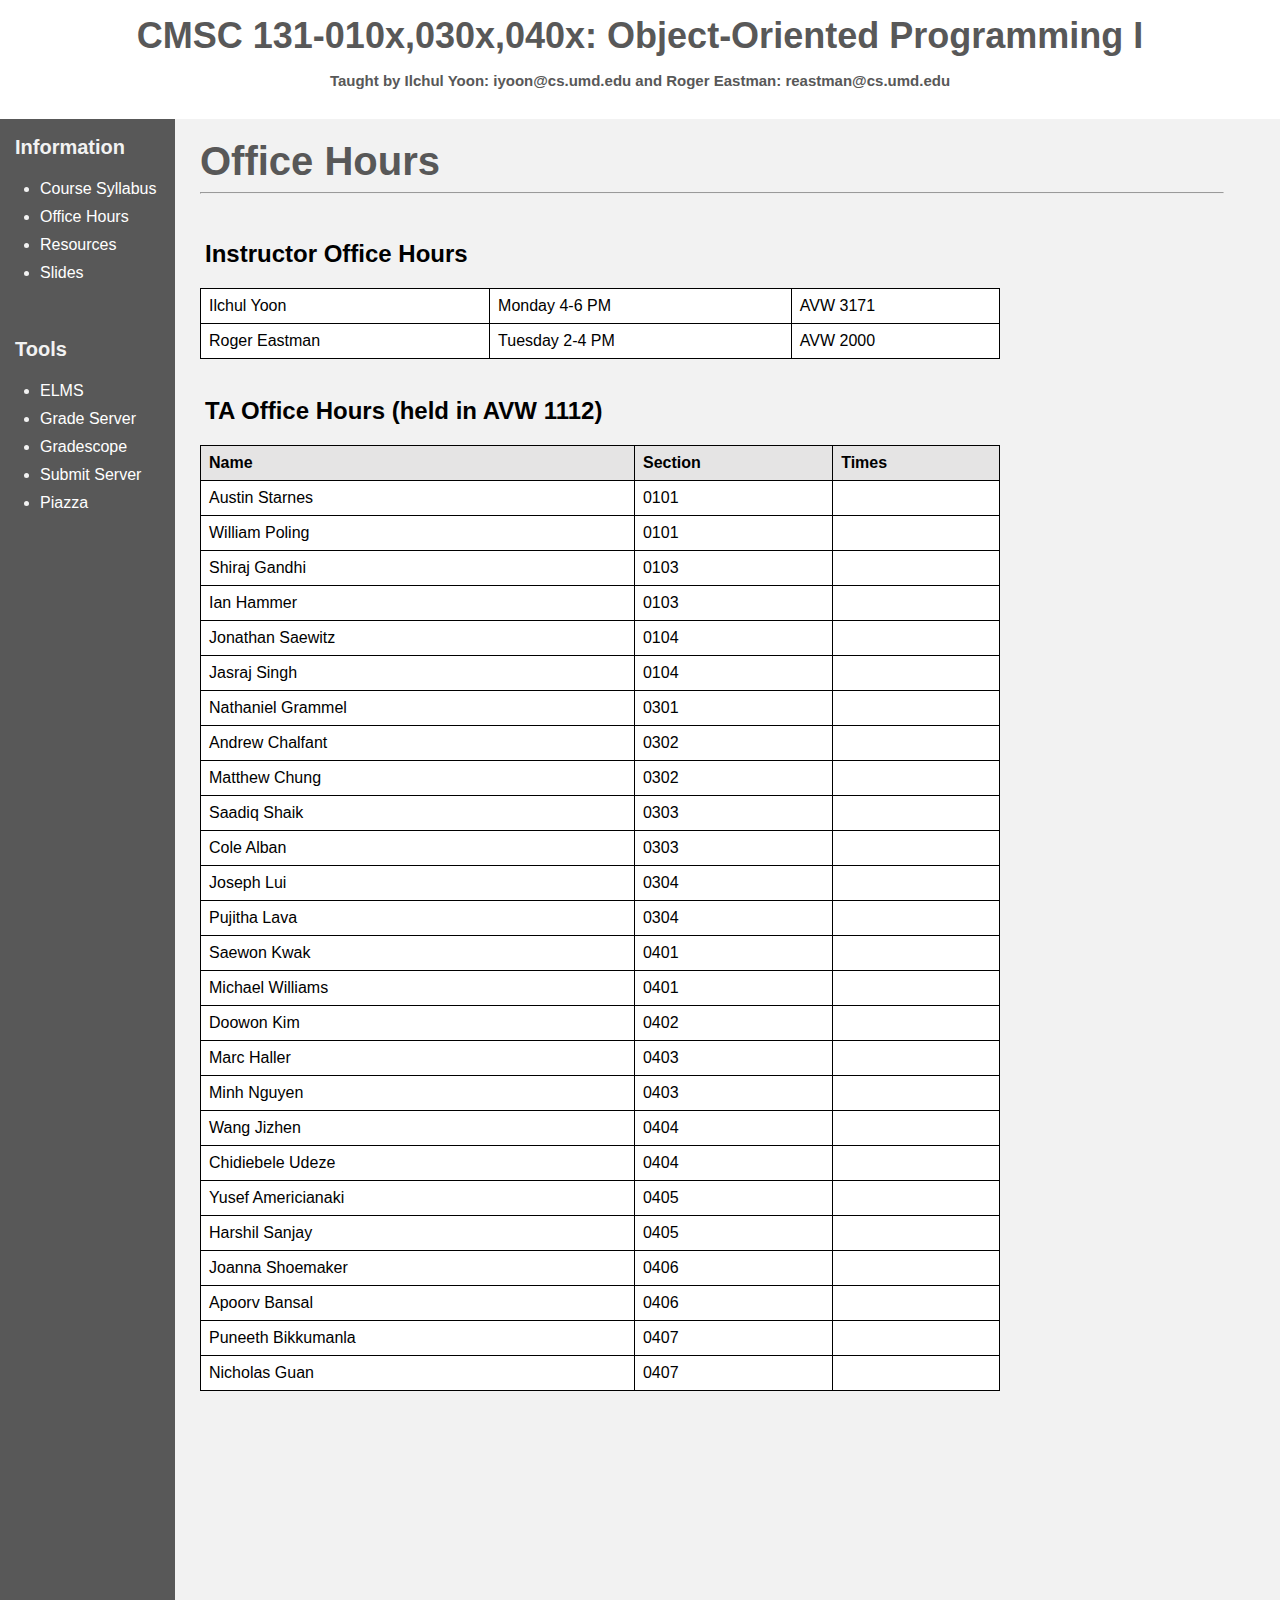
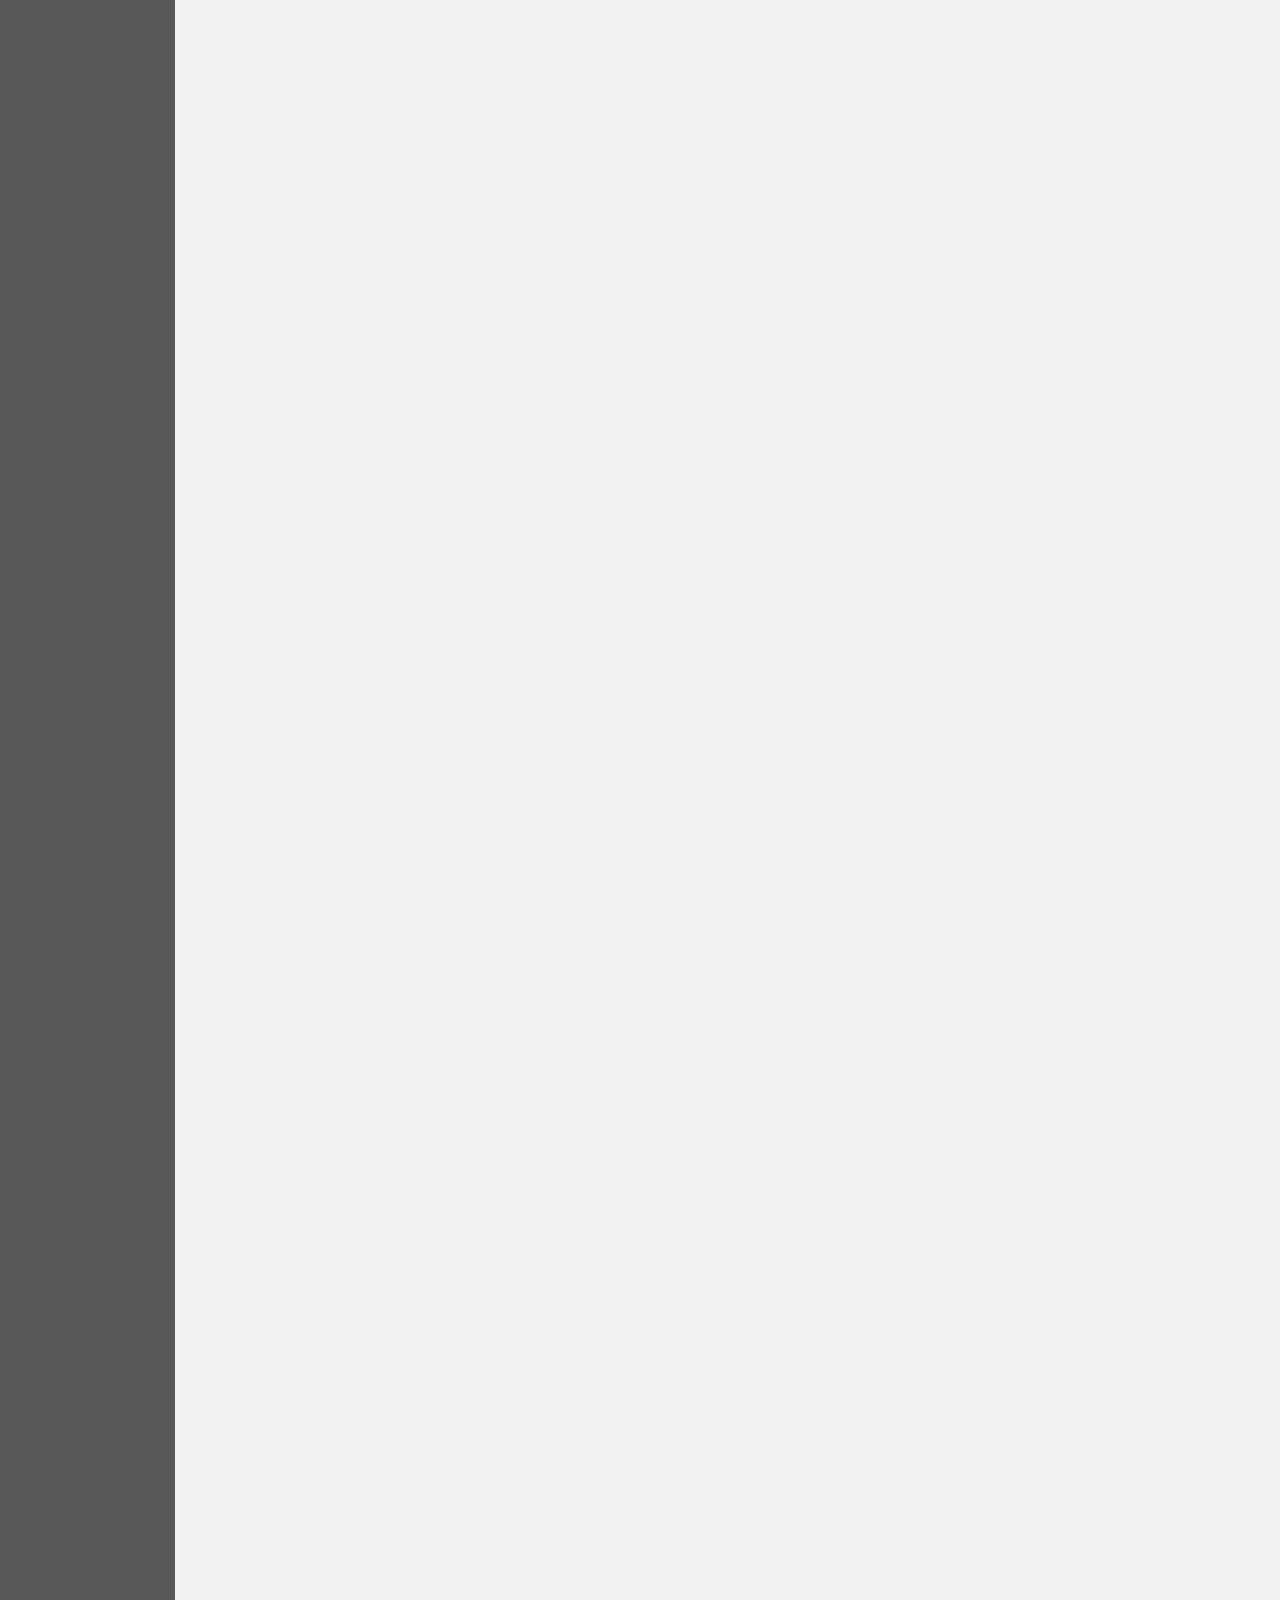
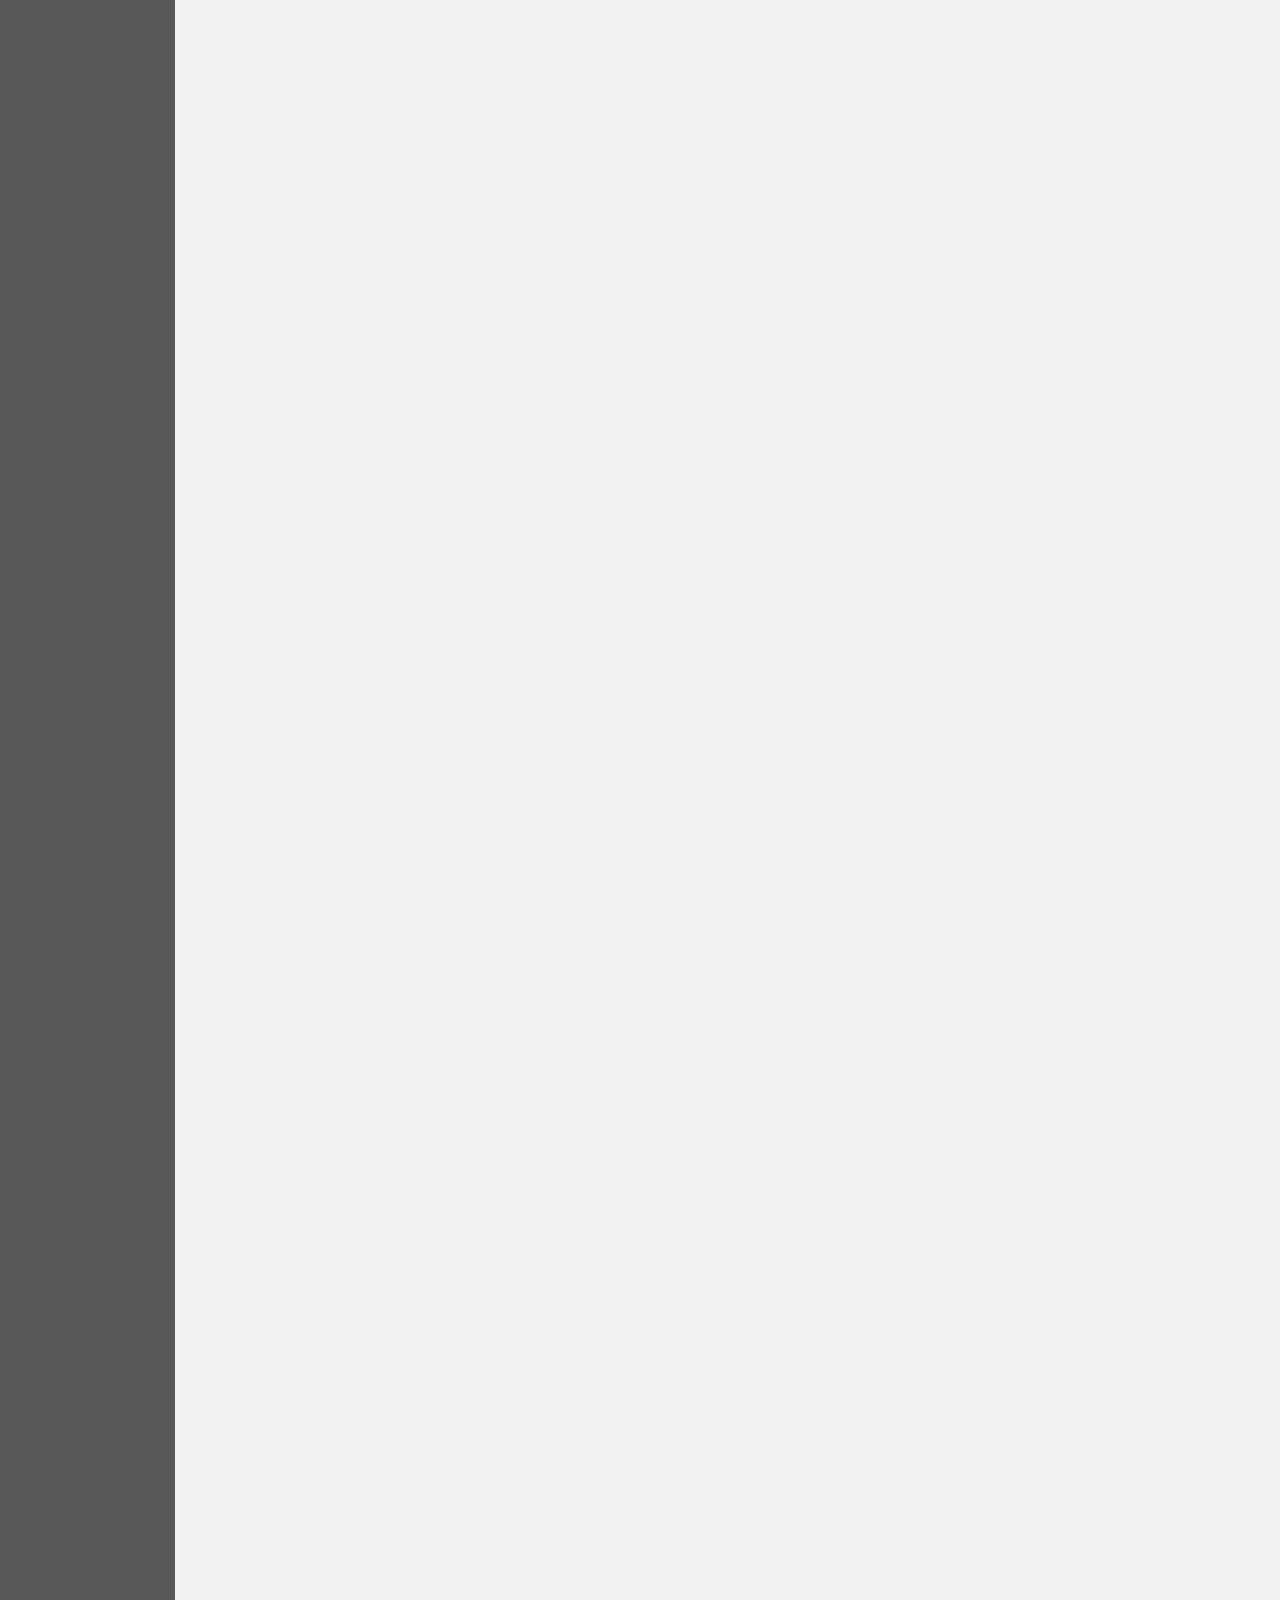
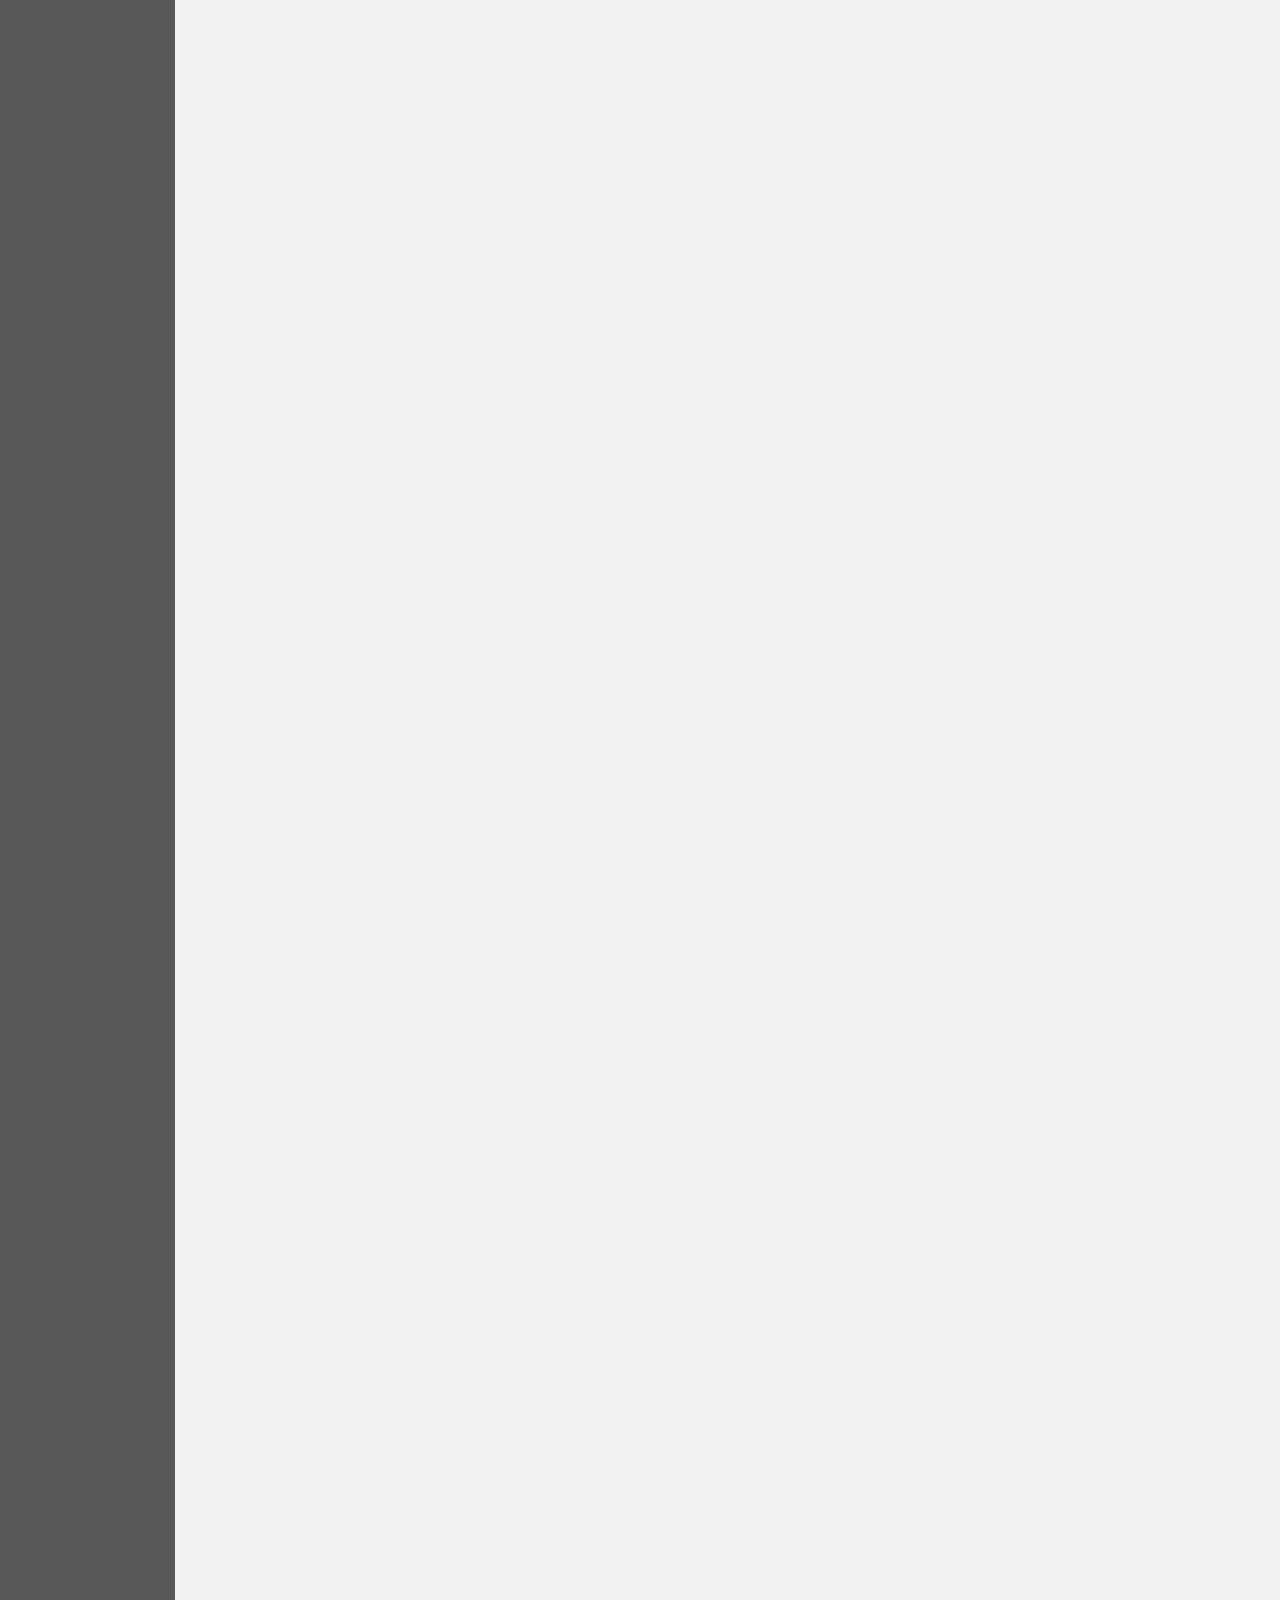
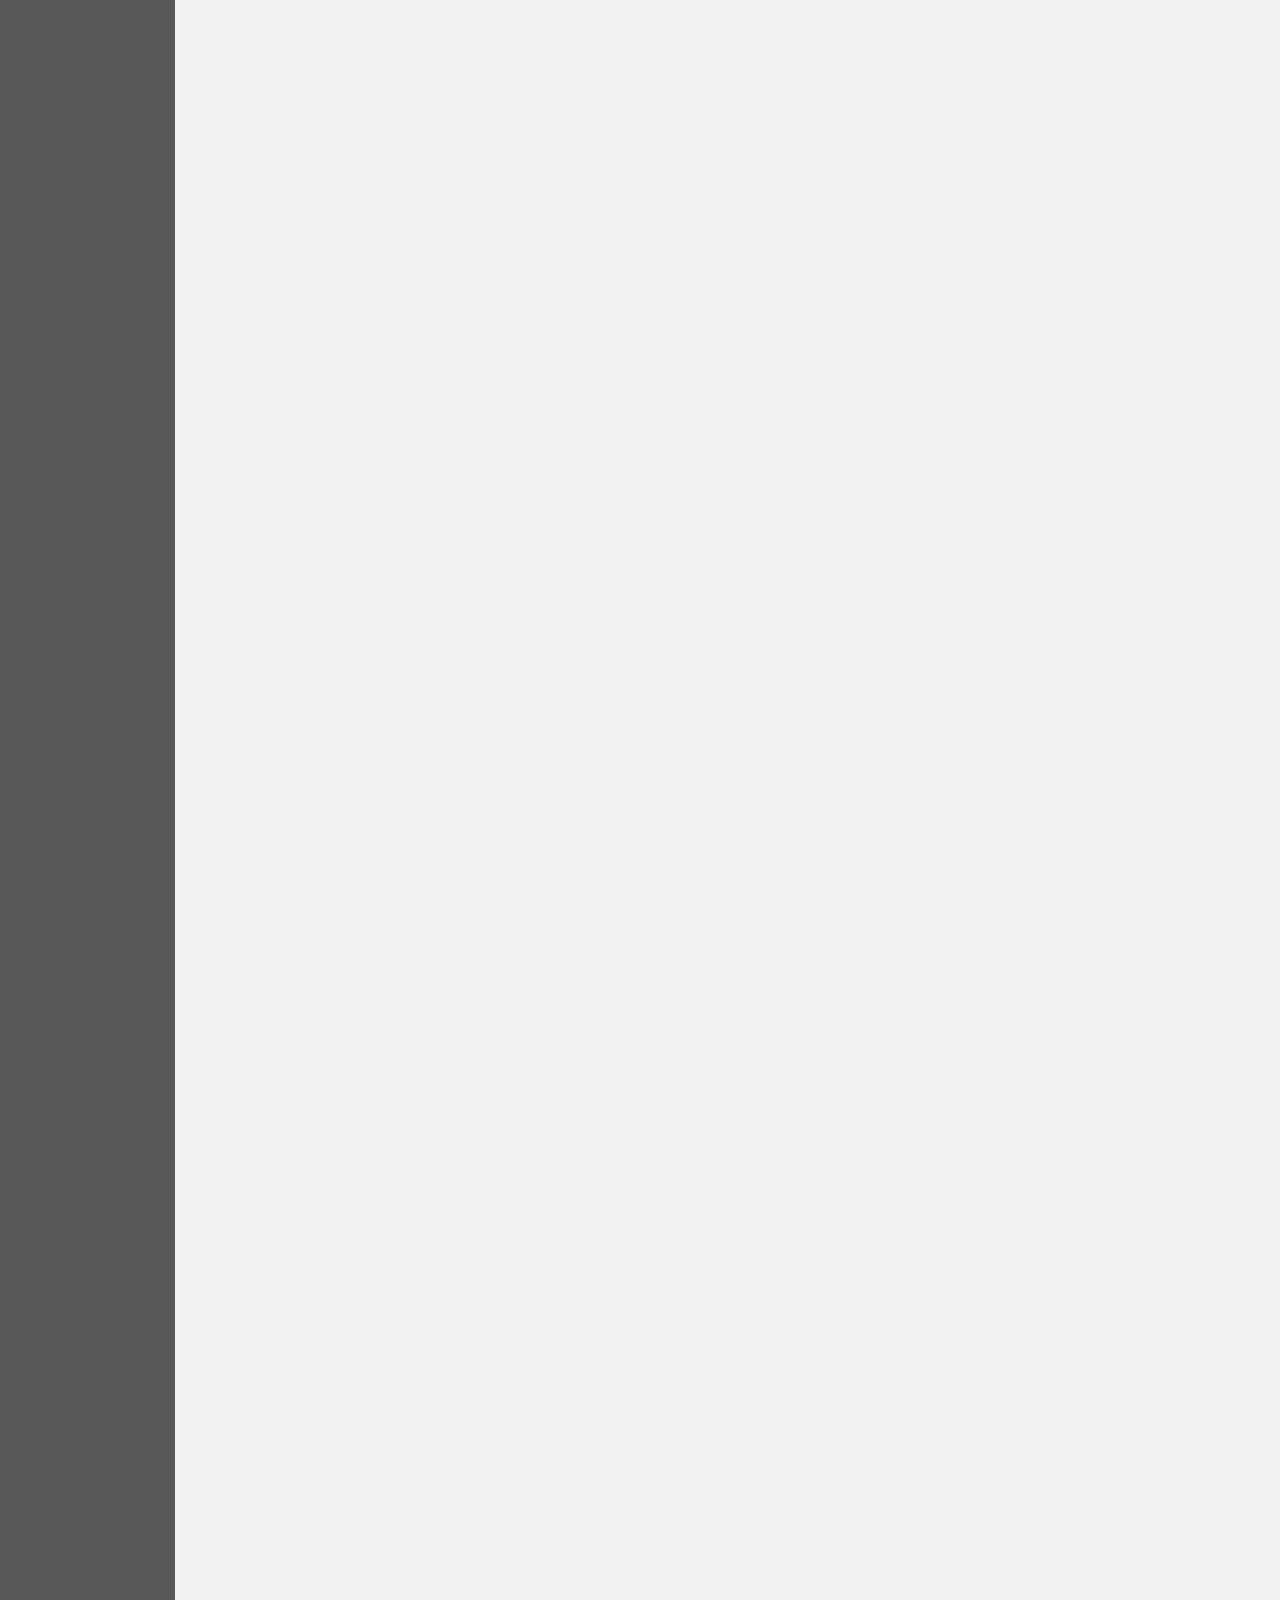
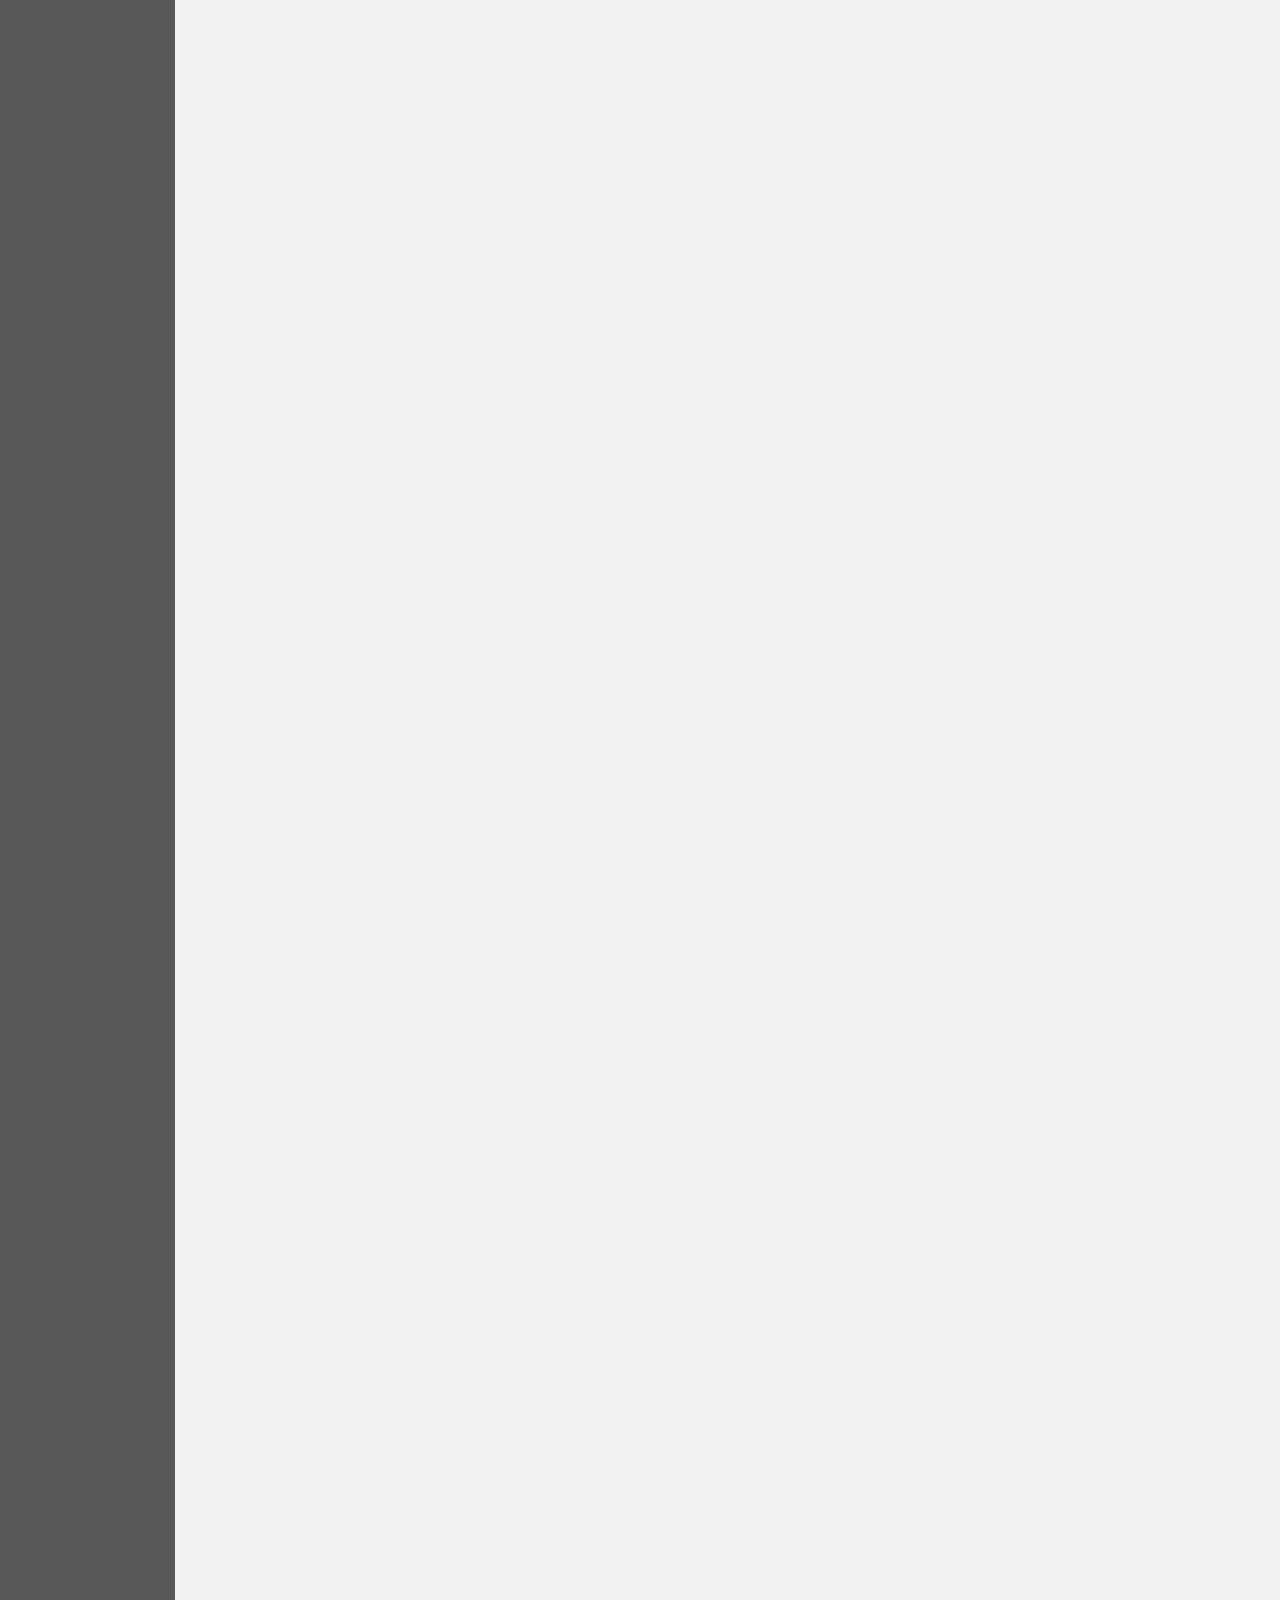
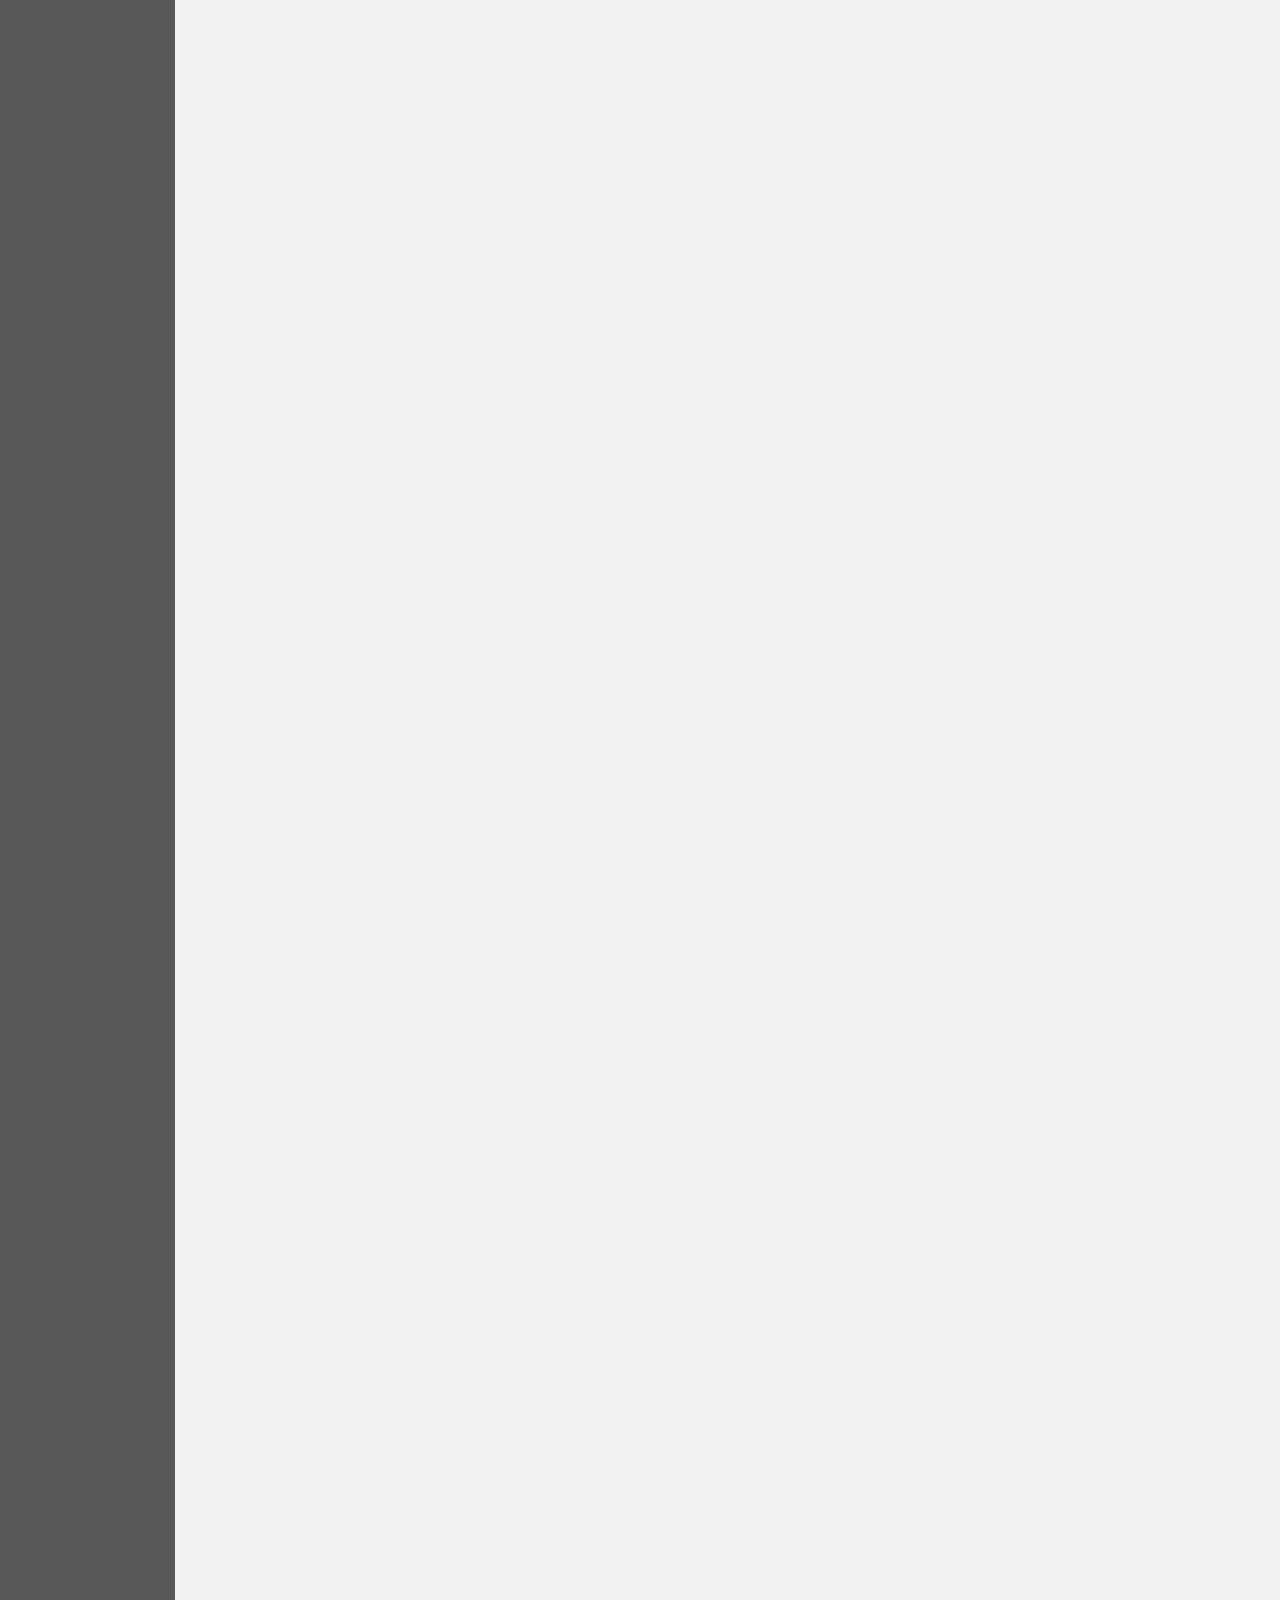
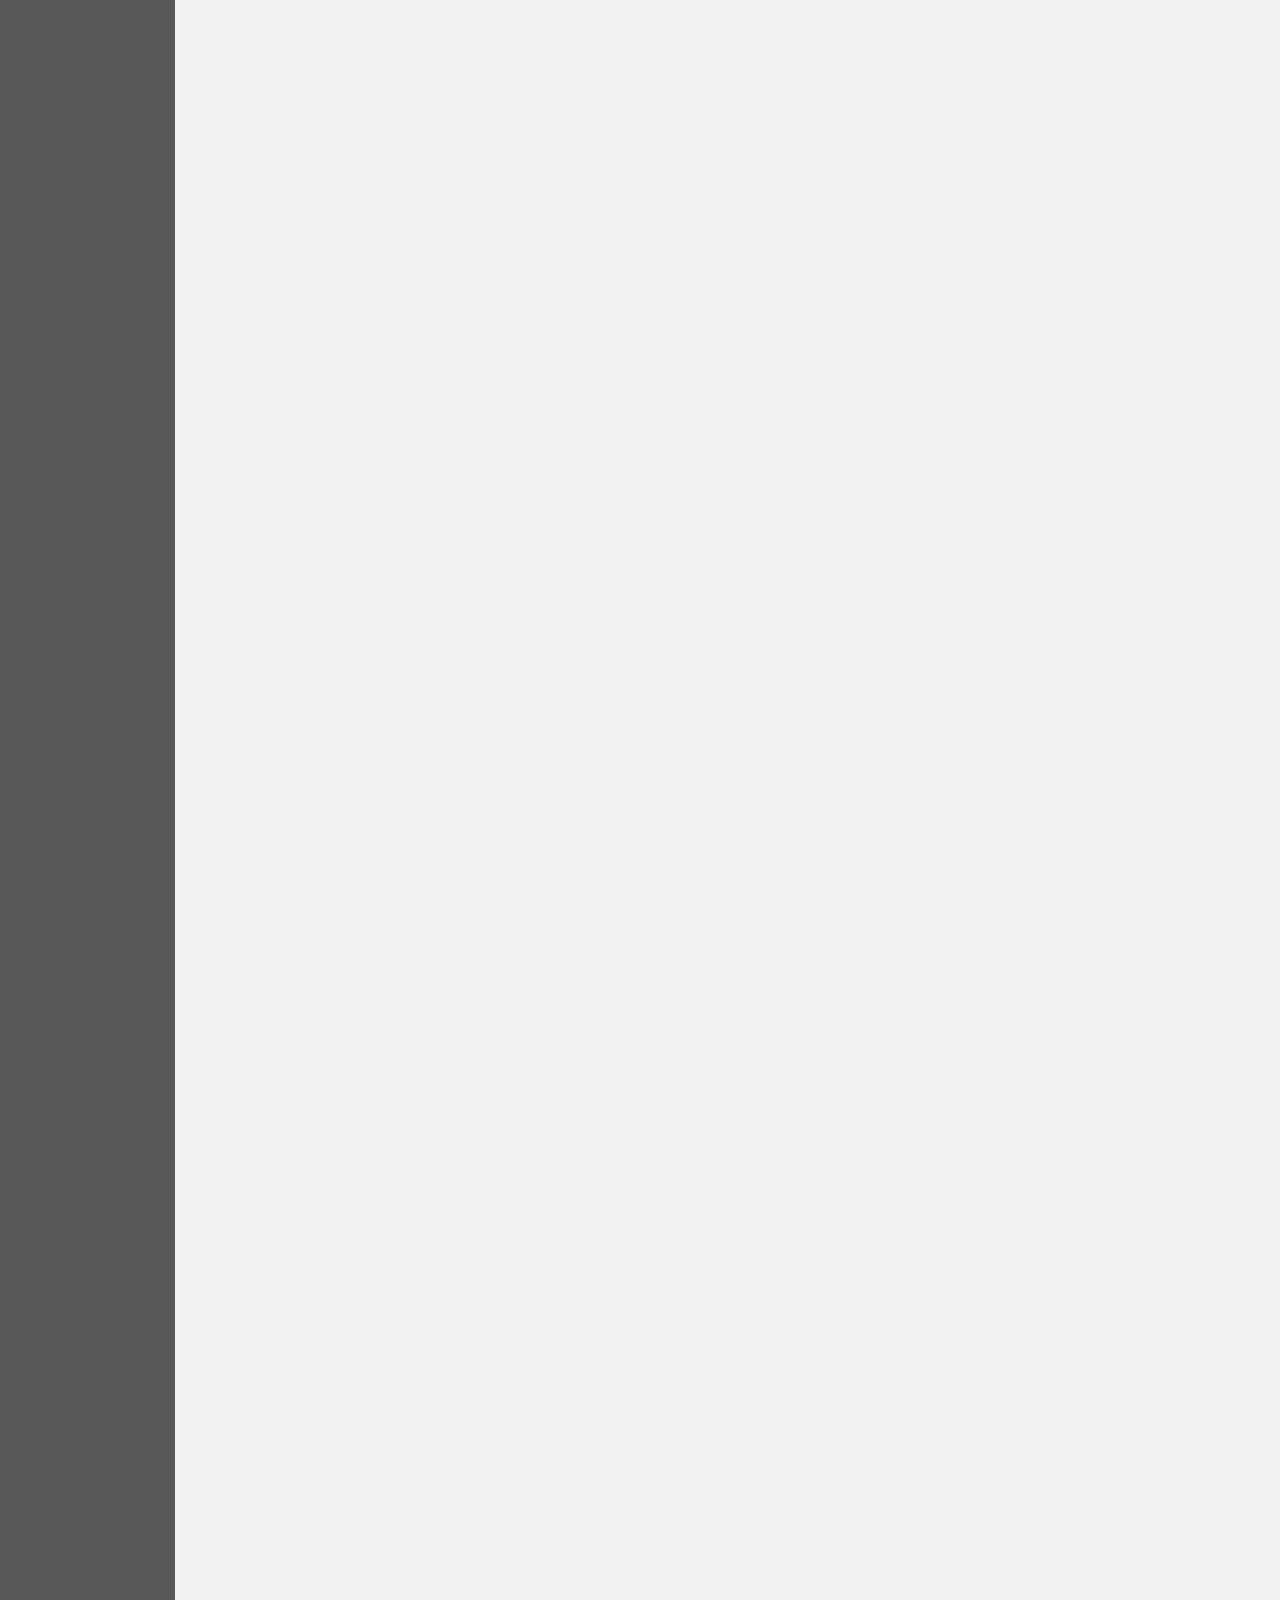
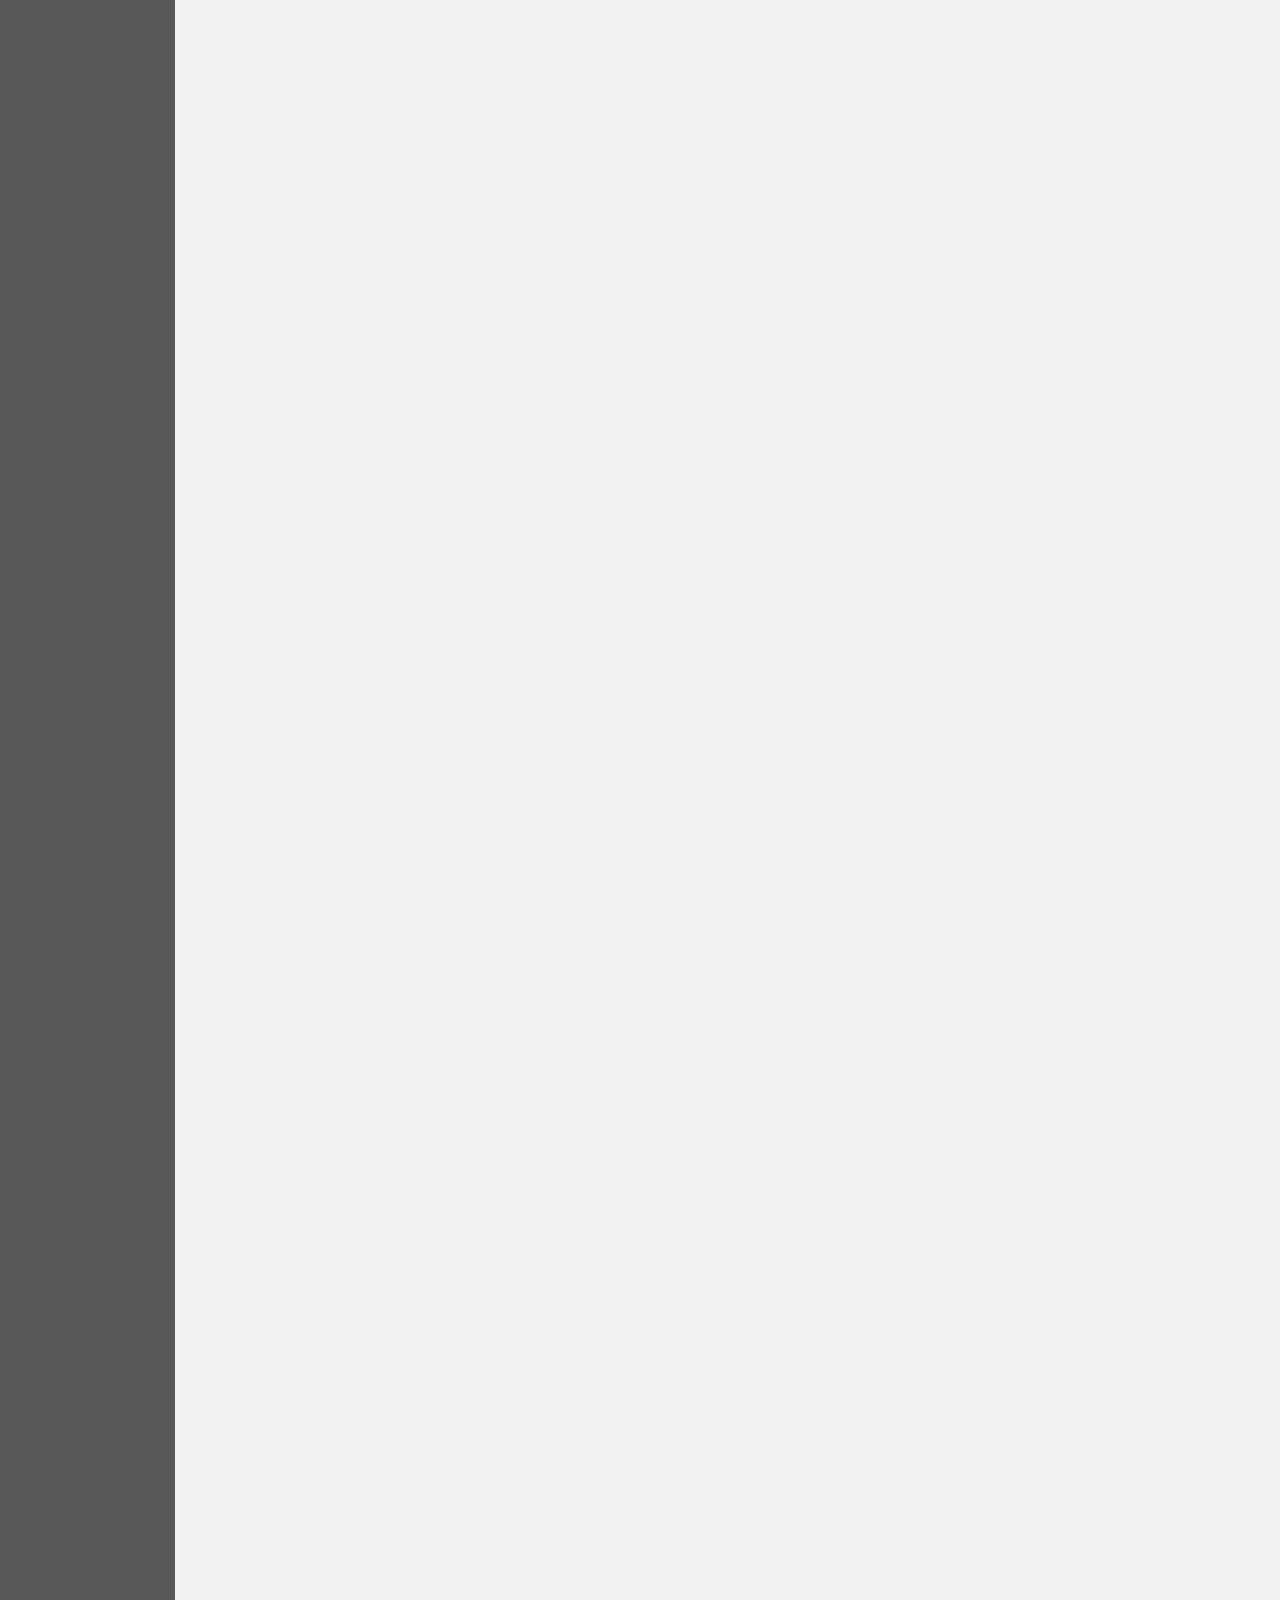
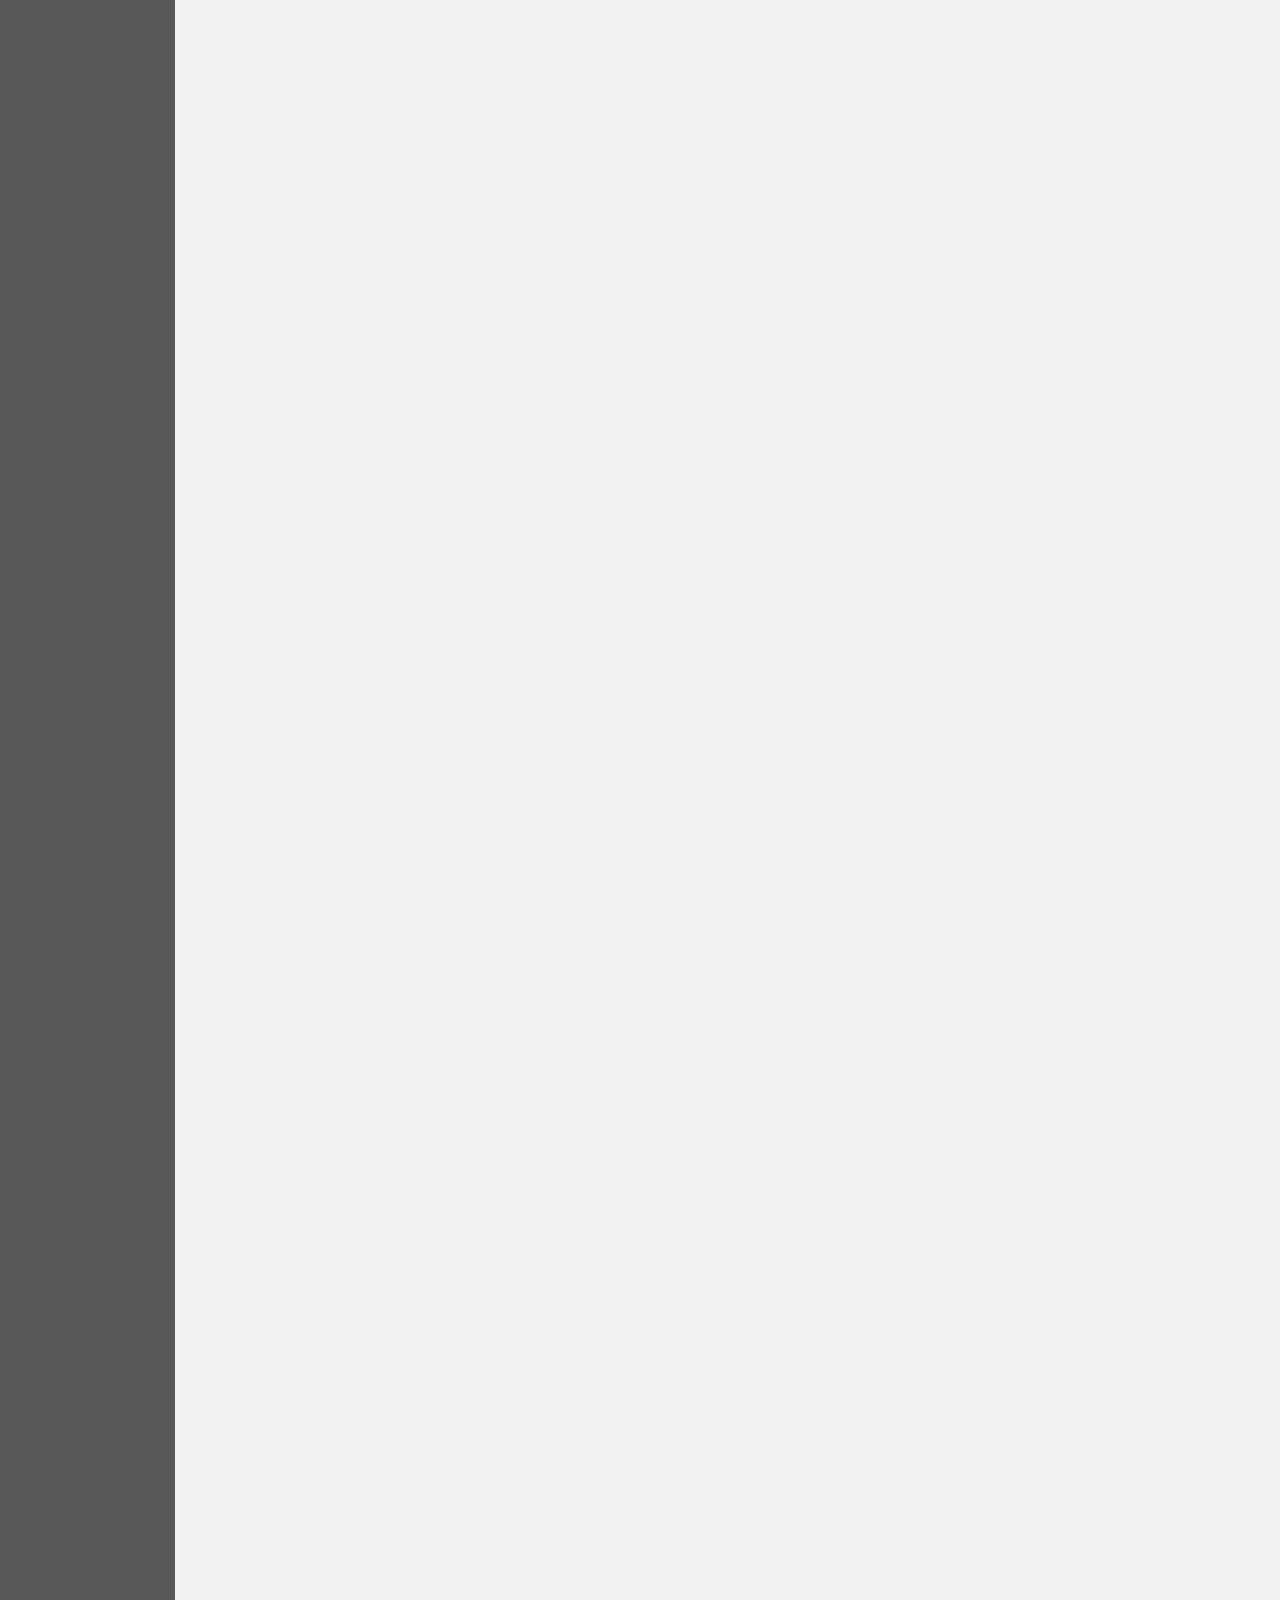
==== officehours.html @ 0a1c83e1 "Added TA information" ====
<!doctype html>
<html>
<head>
<meta charset="utf-8">
<!-- Designed, with love, by Andrew Chalfant 2017 -->
<title>CMSC 131 - Object Oriented Programming I</title>
<style></style>
<link rel="shortcut icon" href="https://www.cs.umd.edu/sites/all/themes/cs/favicon.ico" type="image/vnd.microsoft.icon">
<link href="131.css" rel="stylesheet" type="text/css">
</head>
<body>
<div class="header">
  <h1>CMSC 131-010x,030x,040x: Object-Oriented Programming I </h1>
  <h3>Taught by Ilchul Yoon: iyoon@cs.umd.edu and Roger Eastman: reastman@cs.umd.edu</h3>
</div>
<div class="sidebar">
  <h2>Information</h2>
  <ul style="padding-left: 40px">
    <li><a href="index.html">Course Syllabus</a></li>
    <li><a href="officehours.html">Office Hours</a></li>
    <li><a href="resources.html">Resources</a></li>
    <li><a href="slides.html">Slides</a></li>
  </ul>
  <br>
  <h2>Tools</h2>
  <ul style="padding-left: 40px">
    <li><a href="https://www.elms.umd.edu/" target="new">ELMS</a></li>
    <li><a href="https://grades.cs.umd.edu/" target="new">Grade Server</a></li>
    <li><a href="https://gradescope.com" target="new">Gradescope</a></li>
    <li><a href="https://submit.cs.umd.edu/" target="new">Submit Server</a></li>
    <li><a href="https://piazza.com/class/jc97lqaji0w2wj" target="new">Piazza</a></li>
  </ul>
</div>
<div class="main">
  <h1 style="padding-top: 20px; font-size: 40px; color: #585858">Office Hours</h1>
	<hr>
  <br>
  <h2 style="padding-left: 5px ">Instructor Office Hours</h2>
  <table width="800px" border="1">
    <tbody>
      <tr>
        <td>Ilchul Yoon</td>
        <td>Monday 4-6 PM</td>
        <td> AVW 3171</td>
      </tr>
      <tr>
        <td>Roger Eastman</td>
        <td>Tuesday 2-4 PM</td>
        <td> AVW 2000</td>
      </tr>
    </tbody>
  </table>
  <br>
  <h2 style="padding-left: 5px">TA Office Hours (held in AVW 1112)</h2>
  <table width="800px" border="1">
    <tbody>
      <tr>
        <th scope="col">Name</th>
        <th scope="col">Section</th>
        <th scope="col">Times</th>
      </tr>
      <tr>
        <td>Austin Starnes</td>
        <td>0101</td>
        <td>&nbsp;</td>
      </tr>
      <tr>
        <td>William Poling</td>
        <td>0101</td>
        <td>&nbsp;</td>
      </tr>
      <tr>
        <td>Shiraj Gandhi</td>
        <td>0103</td>
        <td>&nbsp;</td>
      </tr>
      <tr>
        <td>Ian Hammer</td>
        <td>0103</td>
        <td>&nbsp;</td>
      </tr>
      <tr>
        <td>Jonathan Saewitz</td>
        <td>0104</td>
        <td>&nbsp;</td>
      </tr>
      <tr>
        <td>Jasraj Singh</td>
        <td>0104</td>
        <td>&nbsp;</td>
      </tr>
      <tr>
        <td>Nathaniel Grammel</td>
        <td>0301</td>
        <td>&nbsp;</td>
      </tr>
      <tr>
        <td>Andrew Chalfant</td>
        <td>0302</td>
        <td>&nbsp;</td>
      </tr>
      <tr>
        <td>Matthew Chung</td>
        <td>0302</td>
        <td>&nbsp;</td>
      </tr>
      <tr>
        <td>Saadiq Shaik</td>
        <td>0303</td>
        <td>&nbsp;</td>
      </tr>
      <tr>
        <td>Cole Alban</td>
        <td>0303</td>
        <td>&nbsp;</td>
      </tr>
      <tr>
        <td>Joseph Lui</td>
        <td>0304</td>
        <td>&nbsp;</td>
      </tr>
      <tr>
        <td>Pujitha Lava</td>
        <td>0304</td>
        <td>&nbsp;</td>
      </tr>
      <tr>
        <td>Saewon Kwak</td>
        <td>0401</td>
        <td>&nbsp;</td>
      </tr>
      <tr>
        <td>Michael Williams</td>
        <td>0401</td>
        <td>&nbsp;</td>
      </tr>
      <tr>
        <td>Doowon Kim</td>
        <td>0402</td>
        <td>&nbsp;</td>
      </tr>
      <tr>
        <td>Marc Haller</td>
        <td>0403</td>
        <td>&nbsp;</td>
      </tr>
      <tr>
        <td>Minh Nguyen</td>
        <td>0403</td>
        <td>&nbsp;</td>
      </tr>
      <tr>
        <td>Wang Jizhen</td>
        <td>0404</td>
        <td>&nbsp;</td>
      </tr>
      <tr>
        <td>Chidiebele Udeze</td>
        <td>0404</td>
        <td>&nbsp;</td>
      </tr>
      <tr>
        <td>Yusef Americianaki</td>
        <td>0405</td>
        <td>&nbsp;</td>
      </tr>
      <tr>
        <td>Harshil Sanjay</td>
        <td>0405</td>
        <td>&nbsp;</td>
      </tr>
      <tr>
        <td>Joanna Shoemaker</td>
        <td>0406</td>
        <td>&nbsp;</td>
      </tr>
      <tr>
        <td>Apoorv Bansal</td>
        <td>0406</td>
        <td>&nbsp;</td>
      </tr>
		      <tr>
        <td>Puneeth Bikkumanla</td>
        <td>0407</td>
        <td>&nbsp;</td>
      </tr>
		      <tr>
        <td>Nicholas Guan</td>
        <td>0407</td>
        <td>&nbsp;</td>
      </tr>
    </tbody>
  </table>
	<br><br>
  </div>
<script src="https://umd-header.umd.edu/build/bundle.js?search=1&search_domain=cs&events=1&news=1&schools=1&admissions=1&support=0&support_url=&wrapper=1100&sticky=0"></script>
</body>
</html>
---- 131.css ----
@charset "utf-8";
/* CSS Document */
body {
	font-family: arial;
	margin: 0;
	padding: 0;
	background: #F2F2F2;
	height: 100%;
}
div.sidebar a:link {
	text-decoration: none;
	color: white;
}
div.sidebar a:visited {
    color: #DAD8D8;
}
div.sidebar a:hover {
	color: #DAD8D8;
	text-decoration:underline;
}

div.sidebar a:active {
    color: white;
}

ul {
	padding-left: 10px;
	padding-top: 0px;
	padding-bottom: 0px;
}


li {
	padding-top: 5px;
	padding-bottom: 5px;
}

h1 {
	margin: 0;
	color: 131313;
}

div.sidebar h2 {
	font-size: 20px;
	padding-bottom: 0px;
	padding-top: 0px;
	padding-left: 15px;
}


h3 {
	font-size: 15px;
}

p { 
	padding-right: 5px;
}


div.header {
	width: 100%;
	height: 25%;
	font-size: 18px;
	background: white;
	padding-top: 15px;
	padding-bottom: 15px;
	/* color: #E21834; */
	color: #585858;
	text-align: center;

}

div.sidebar {
	position: absolute;
	width: 175px;
	color: #F2F2F2;
	background: #585858;
	padding-bottom: 20000px; /*force max width */
 	margin-bottom: -20000px;
	overflow: hidden;
}


div.main {
	width: 80%;
	position: absolute;
	margin-left: 175px;
	background: #F2F2F2;
	padding-left: 25px;
	float: left;
	overflow: hidden;
	padding-bottom: 20000px;
 	margin-bottom: -20000px;
}


table {
	background: white;
    border-collapse: collapse;
	border-color: black;
}

th {
	background: #E5E4E4;
}

th, td {
    padding: 8px;
    text-align: left;
;
}
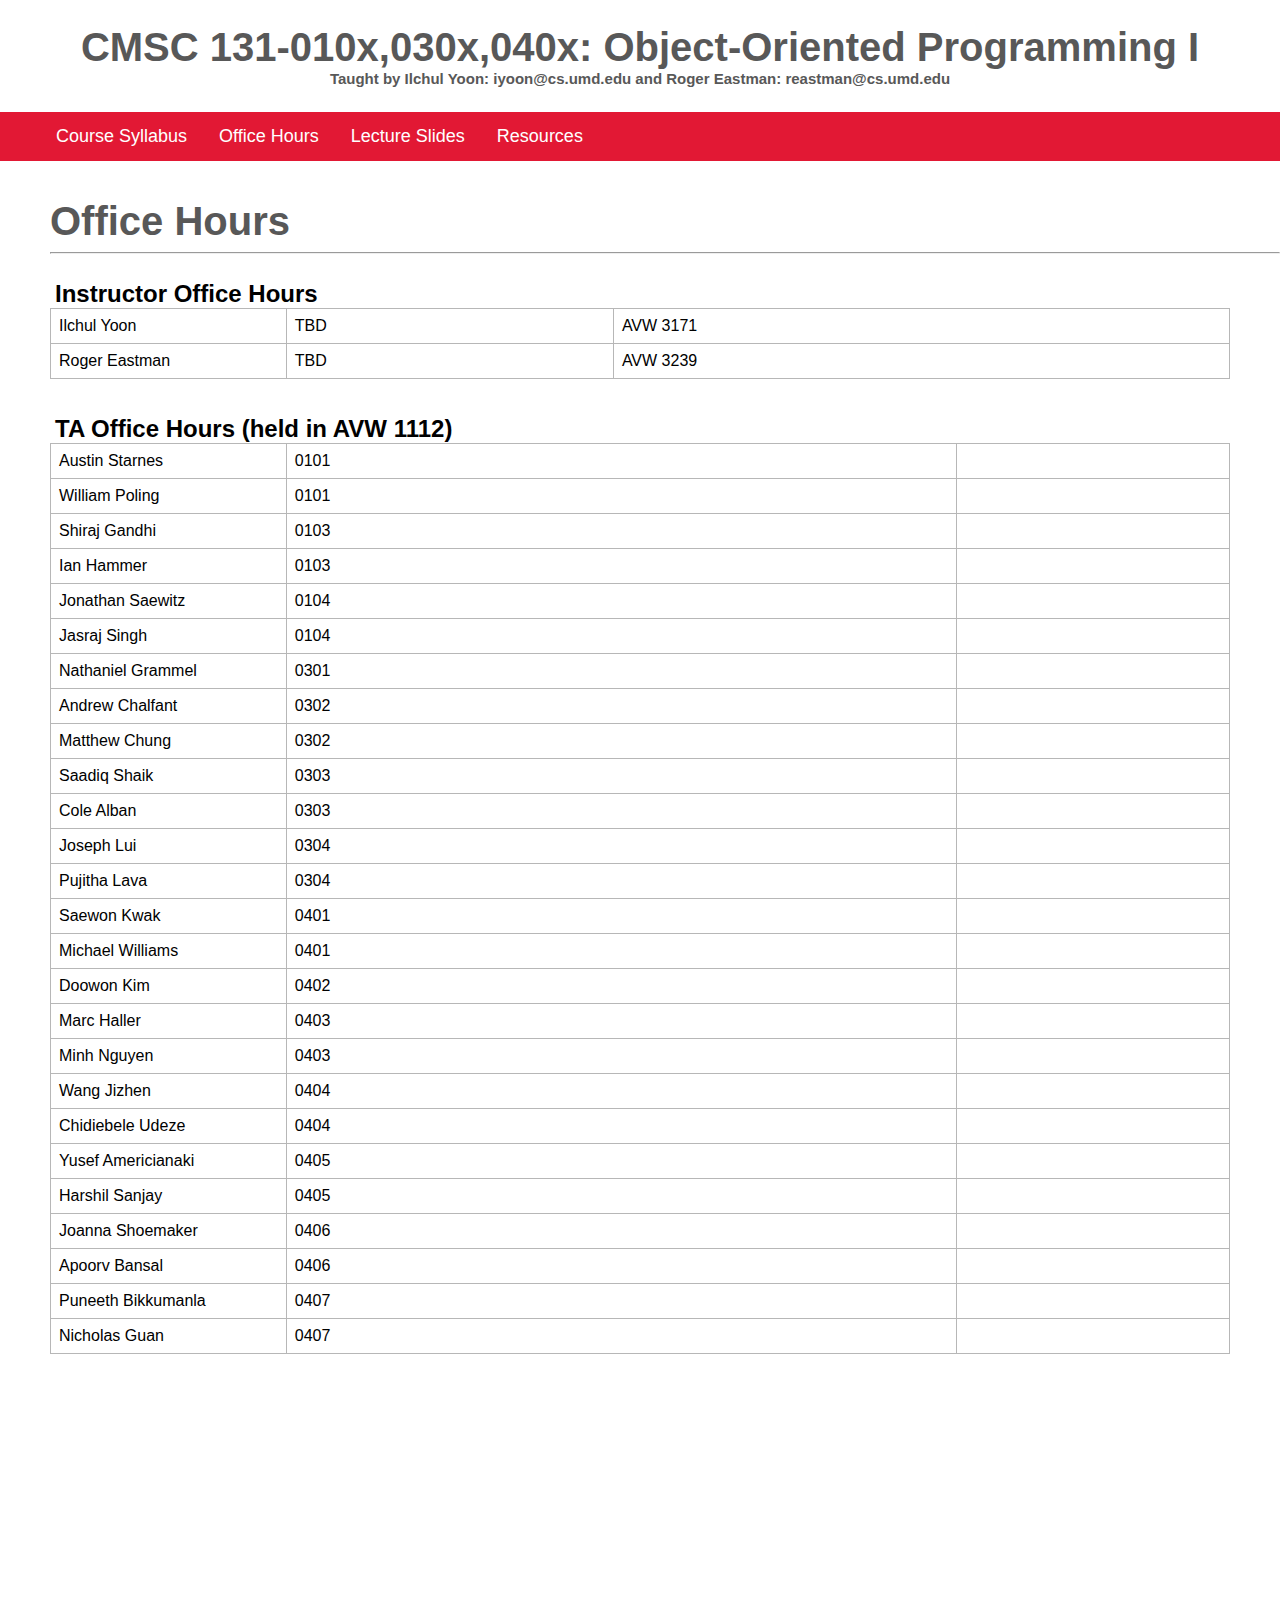
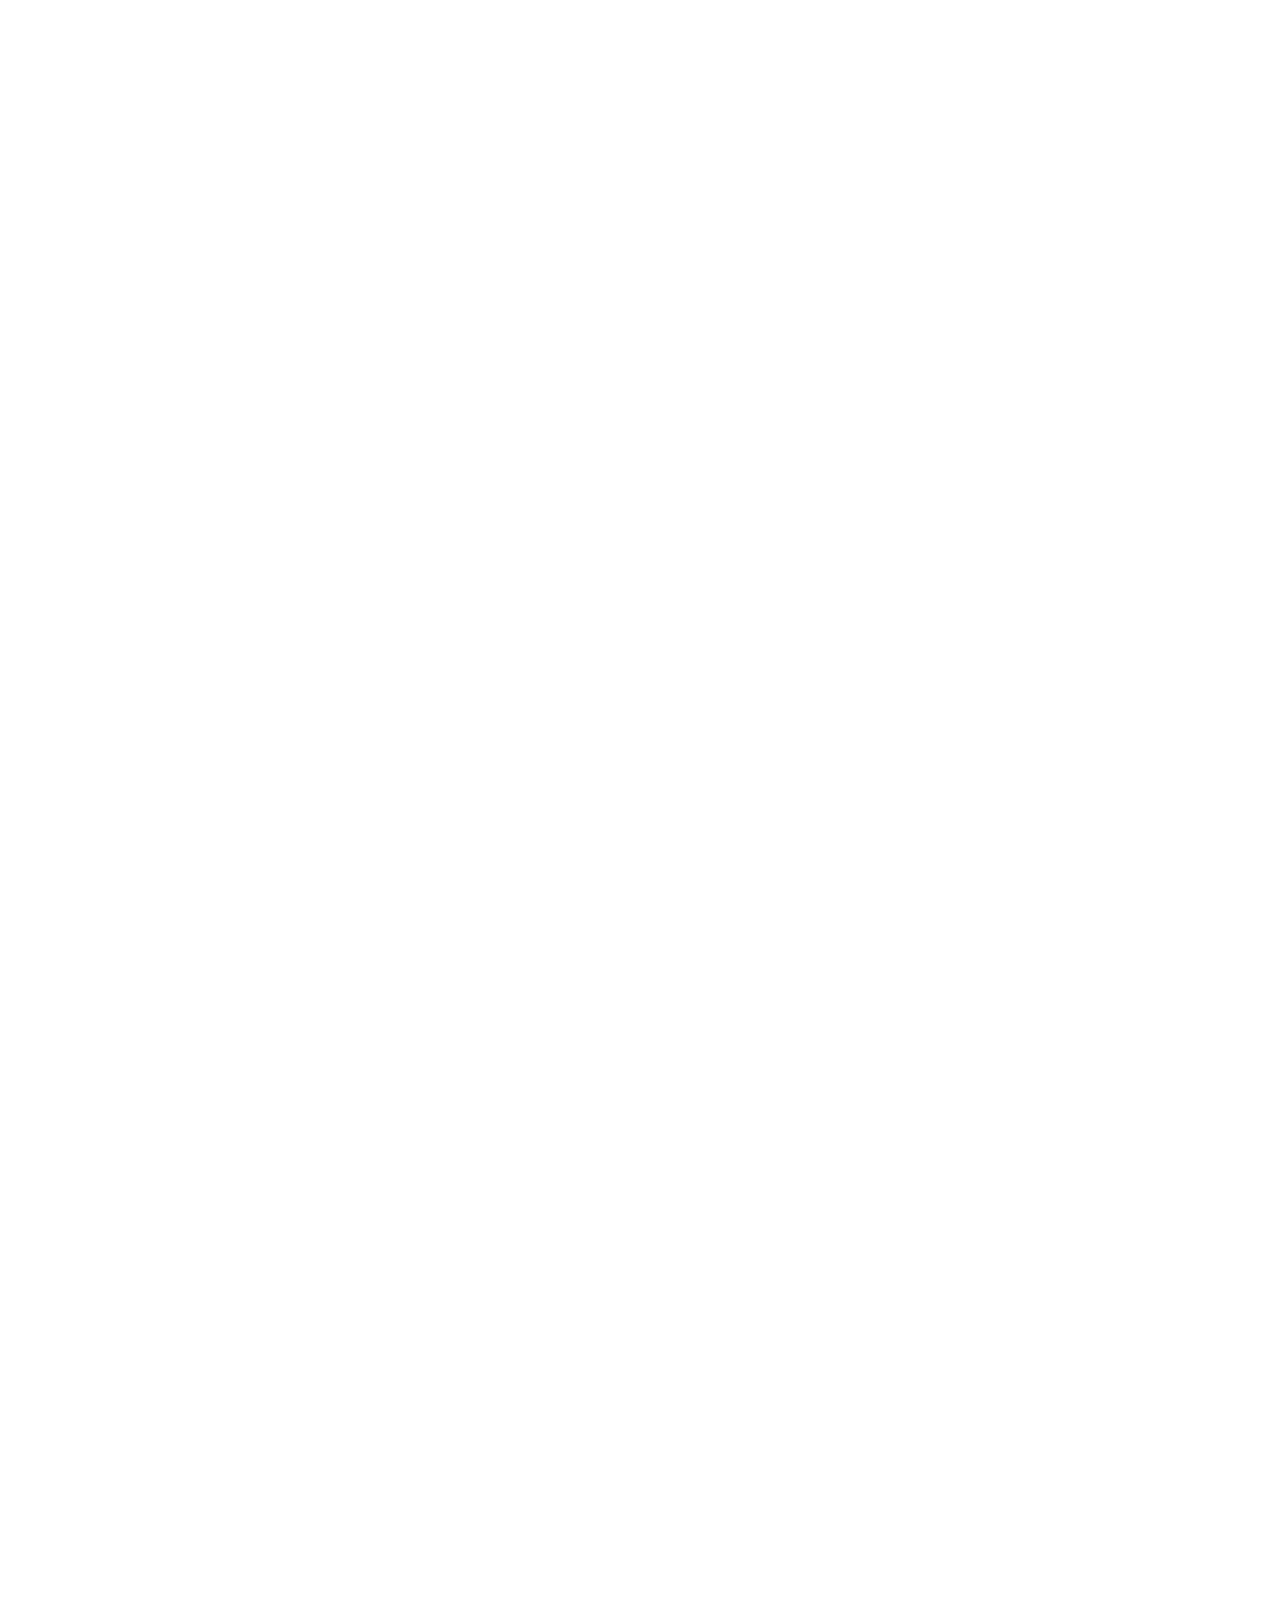
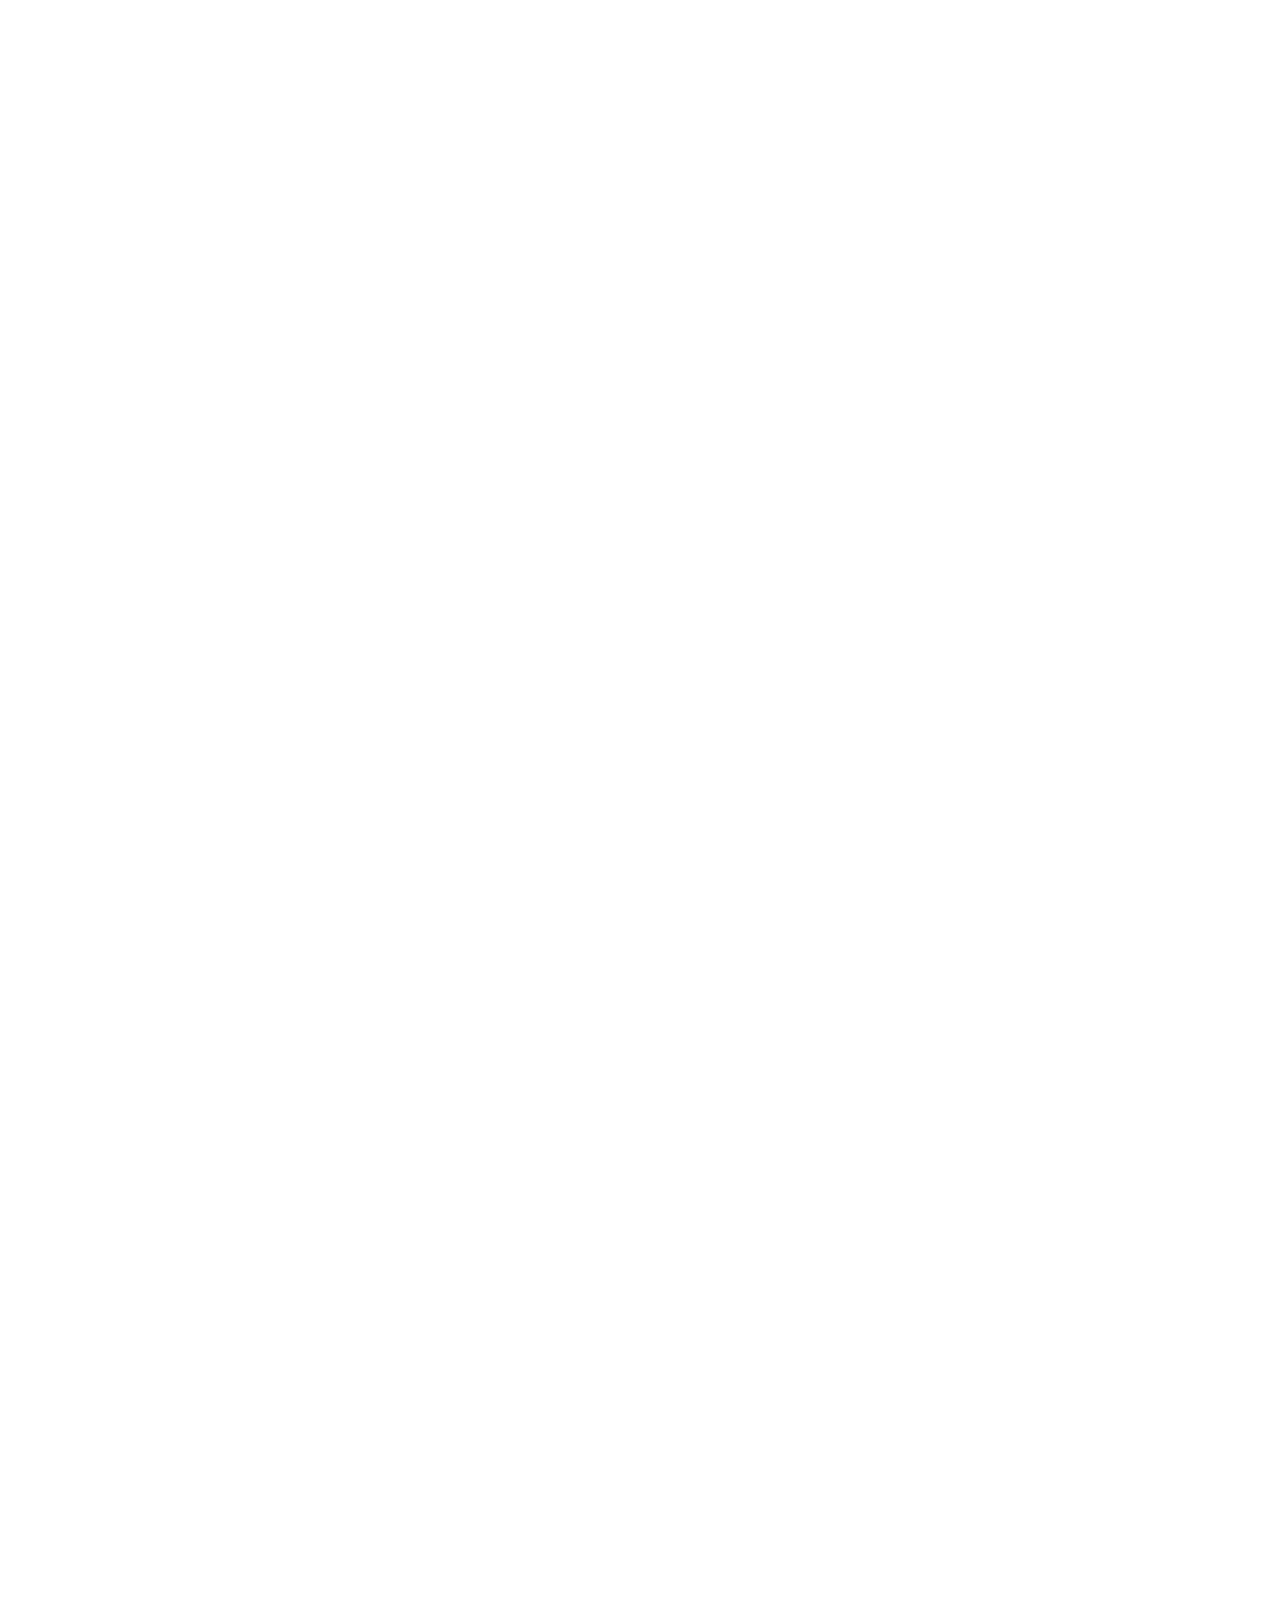
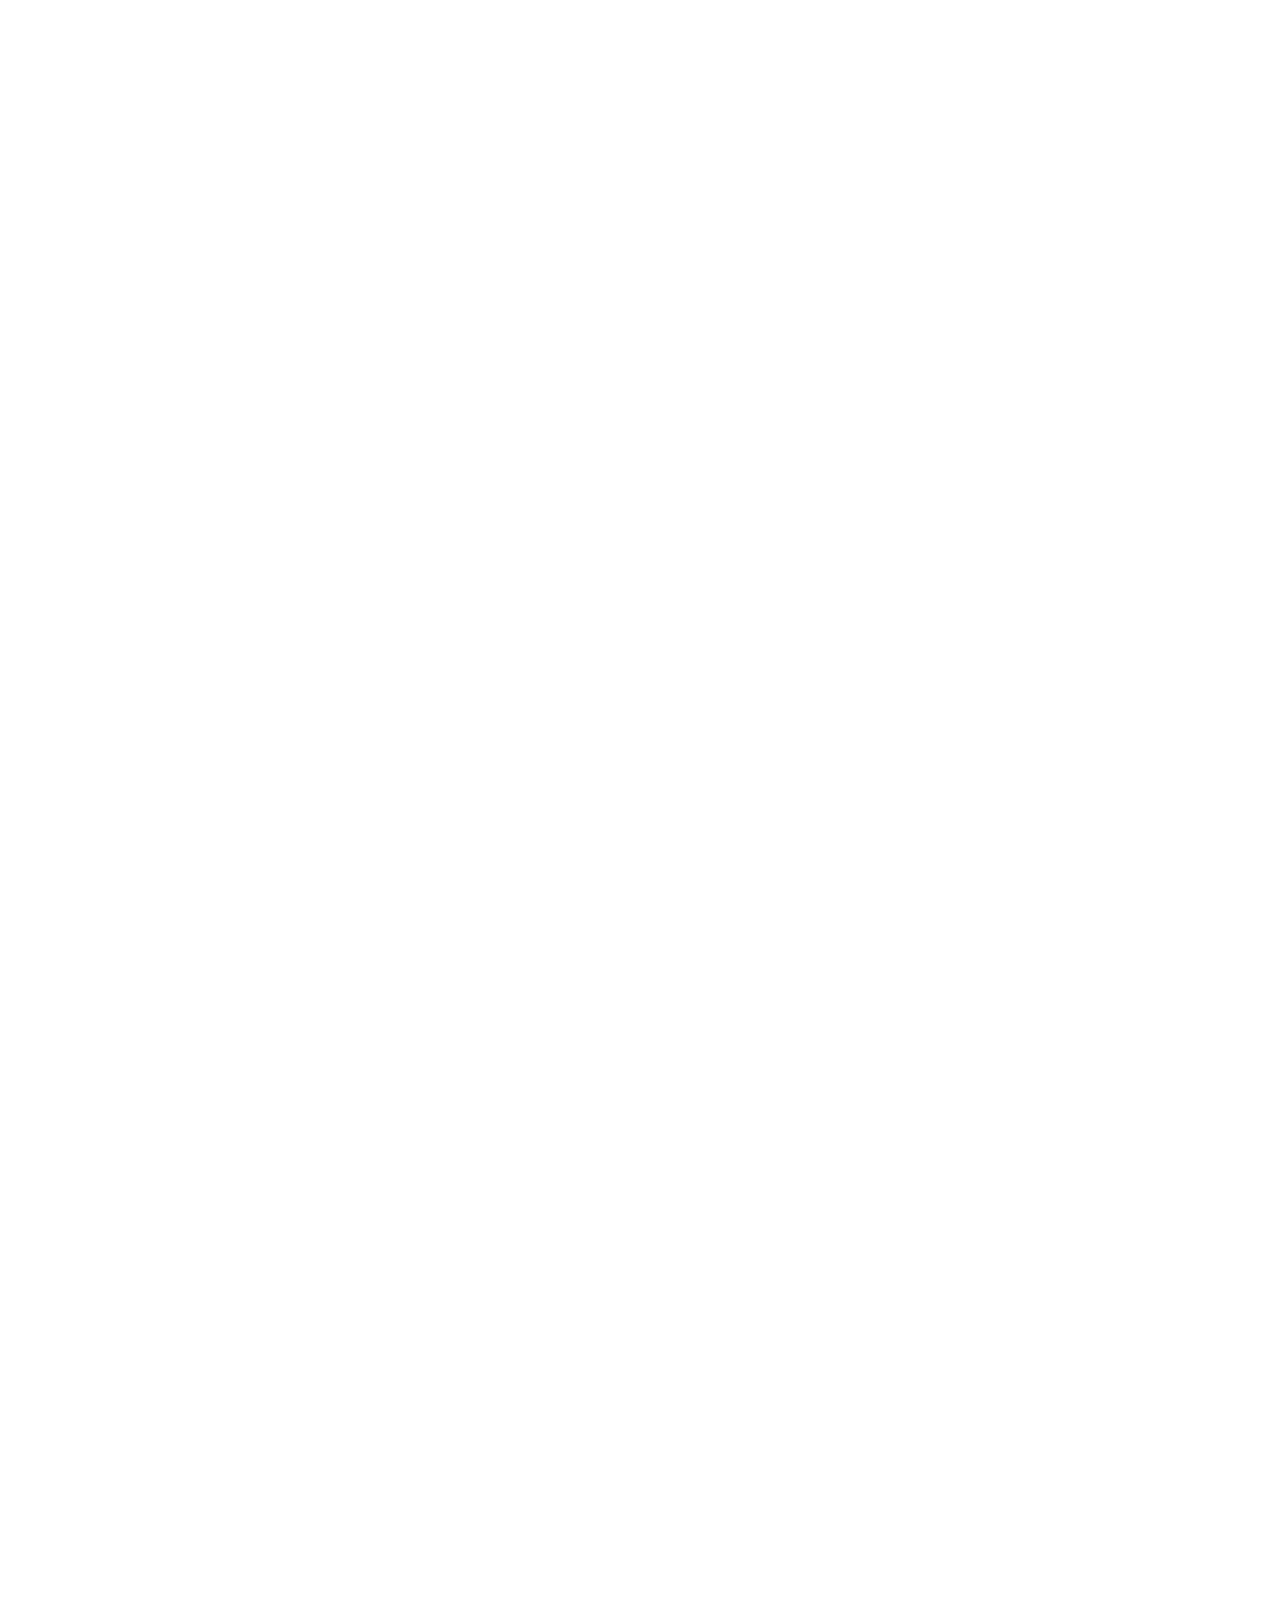
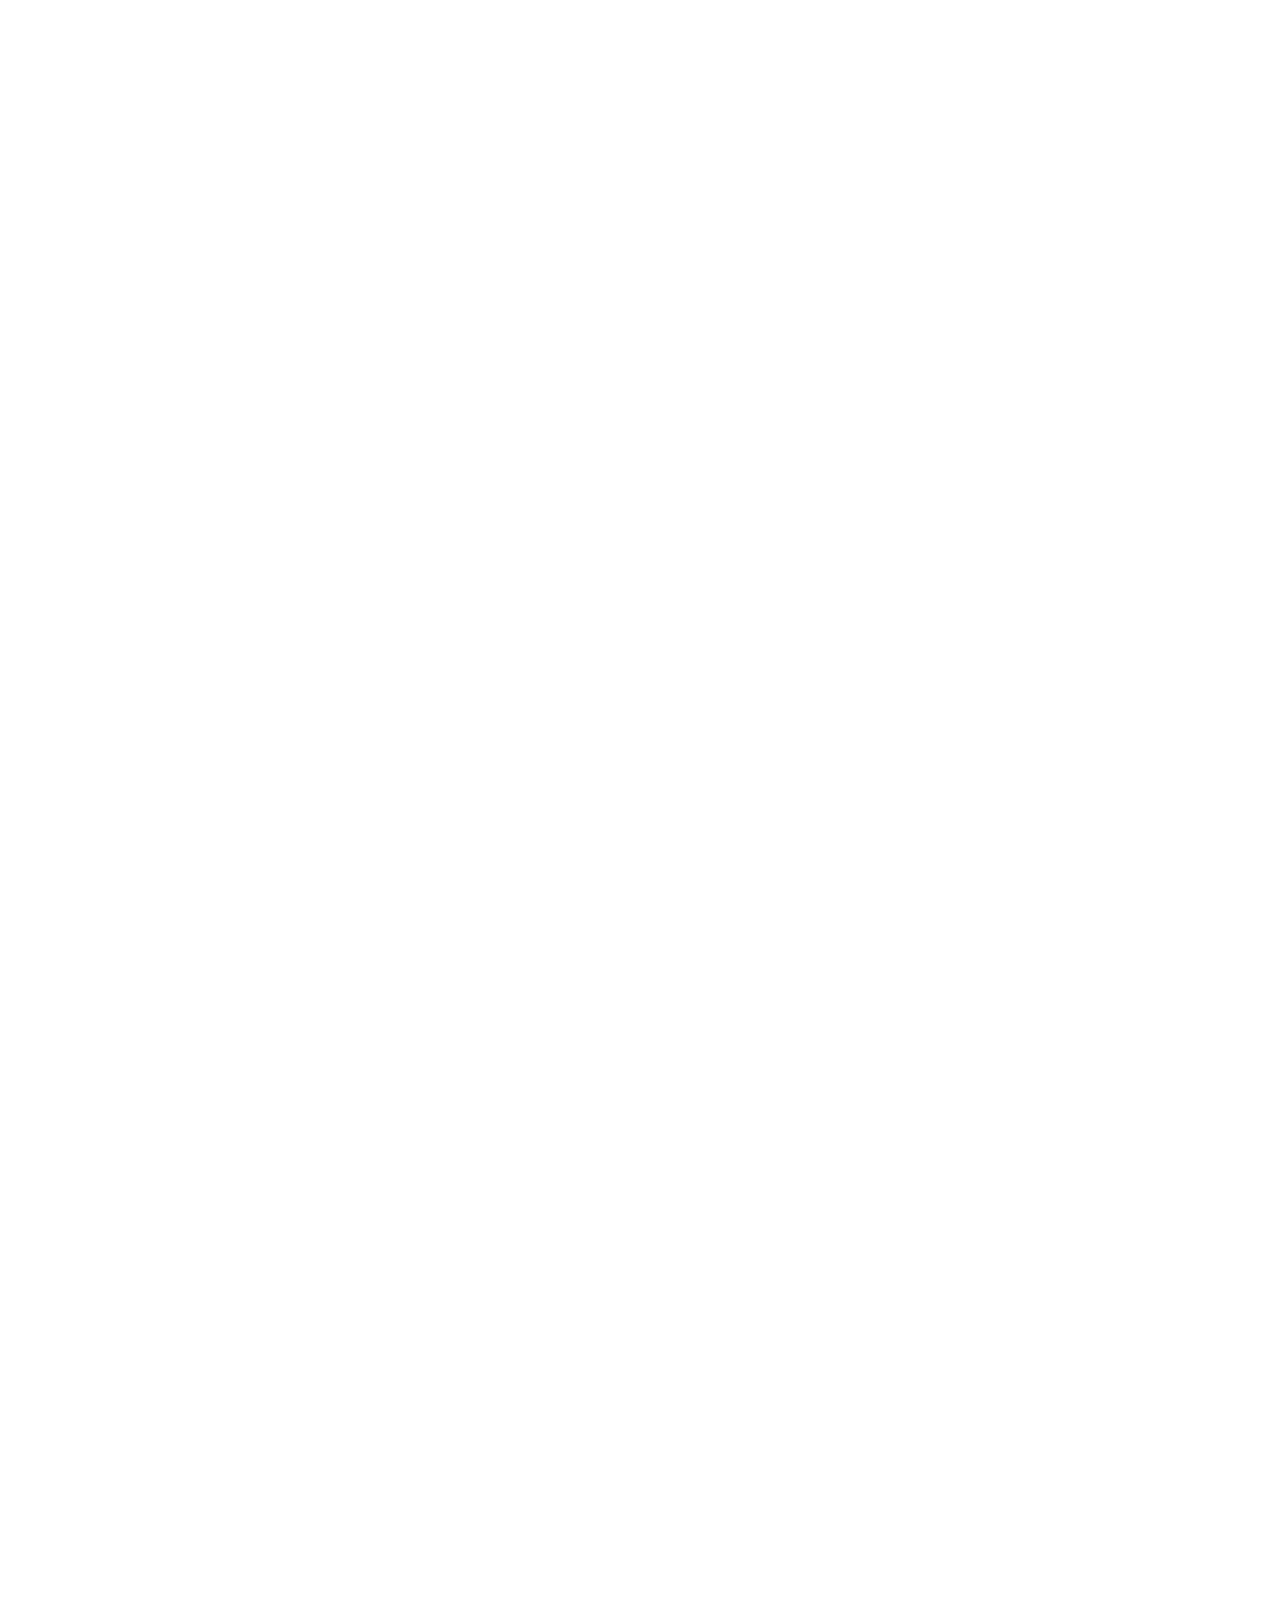
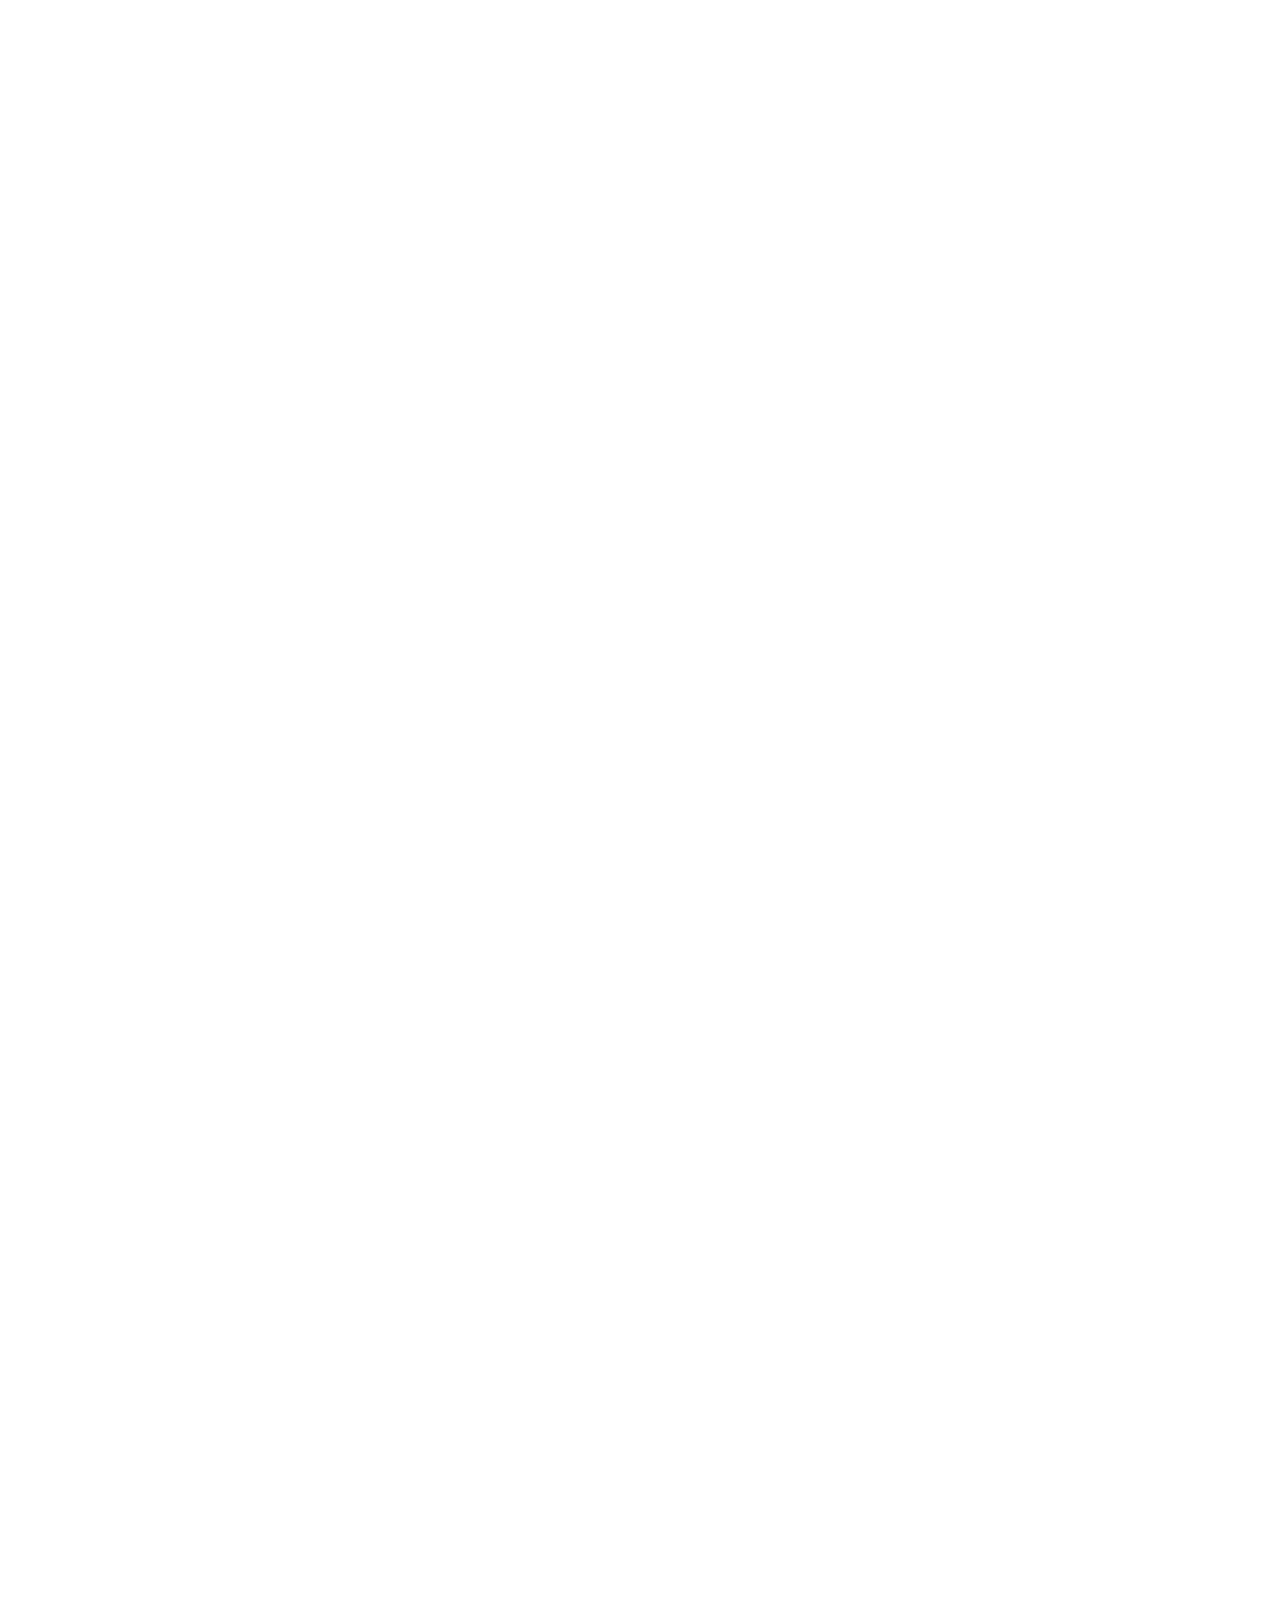
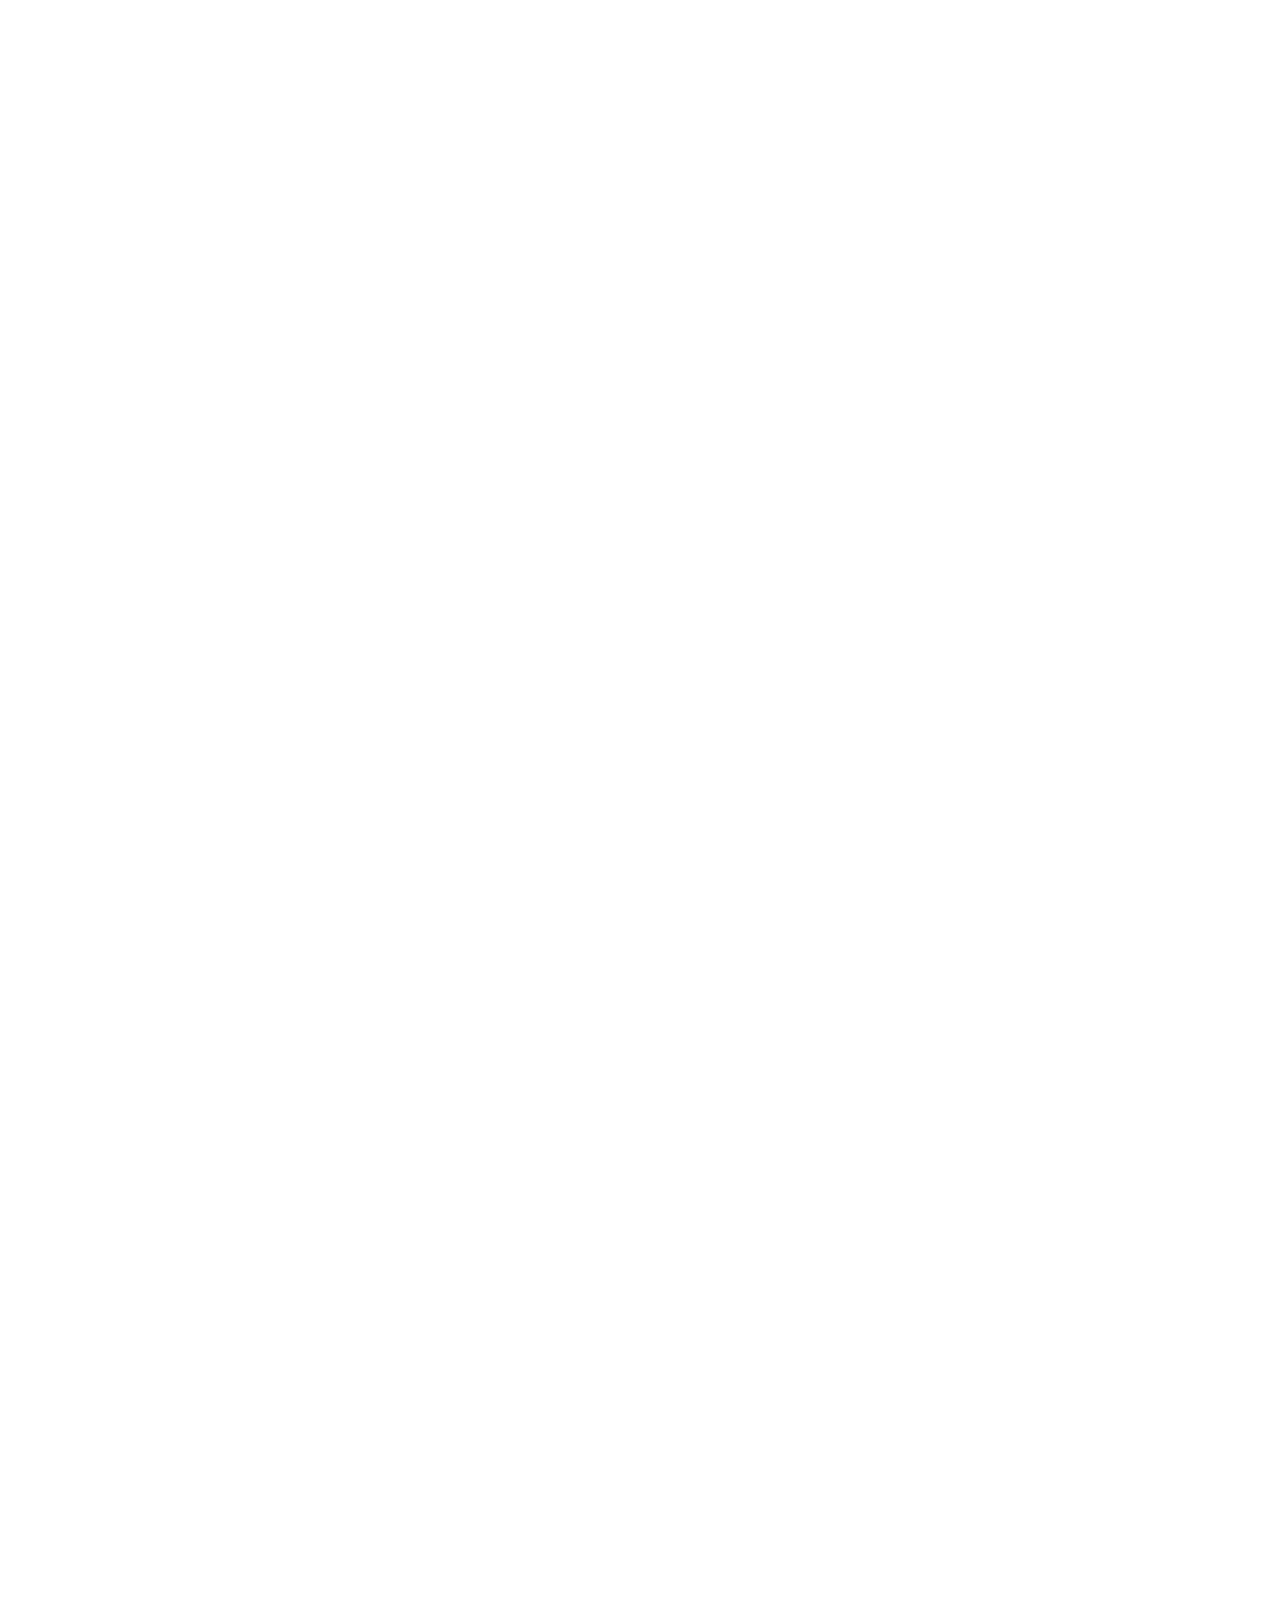
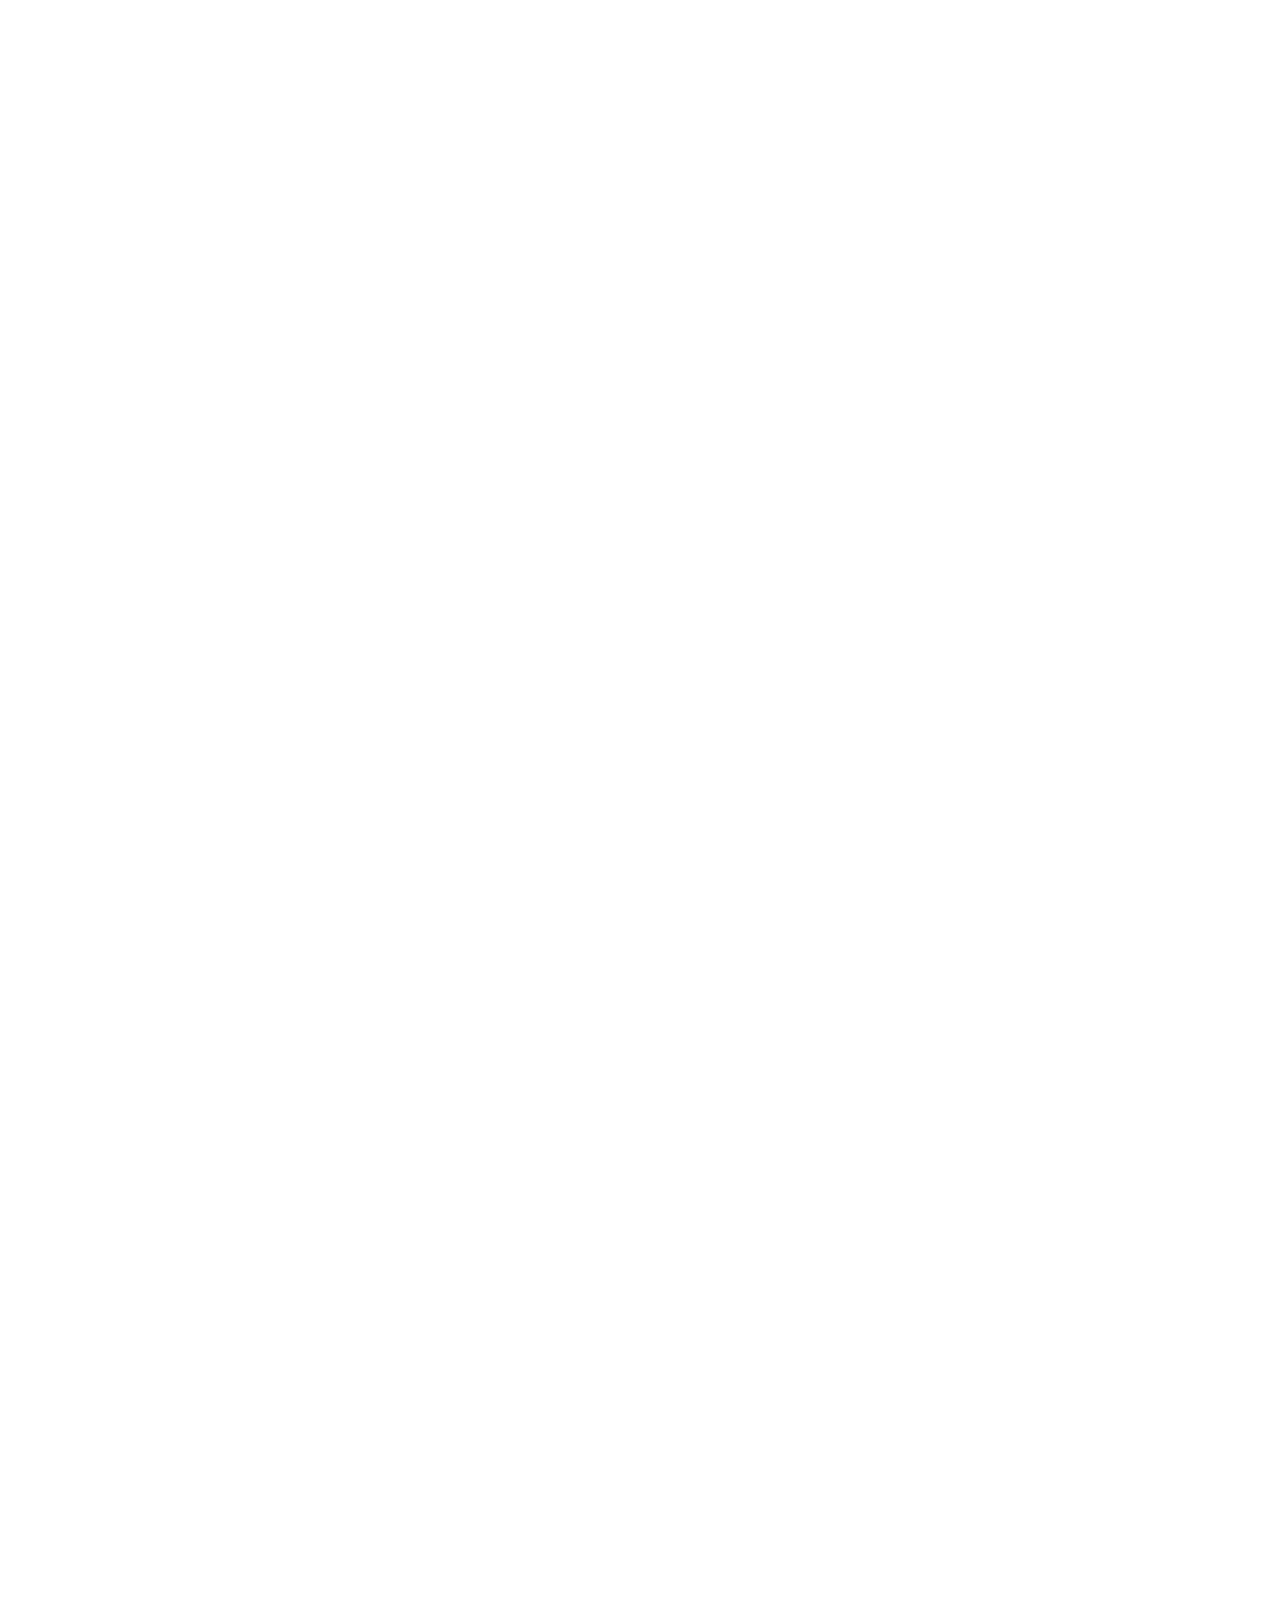
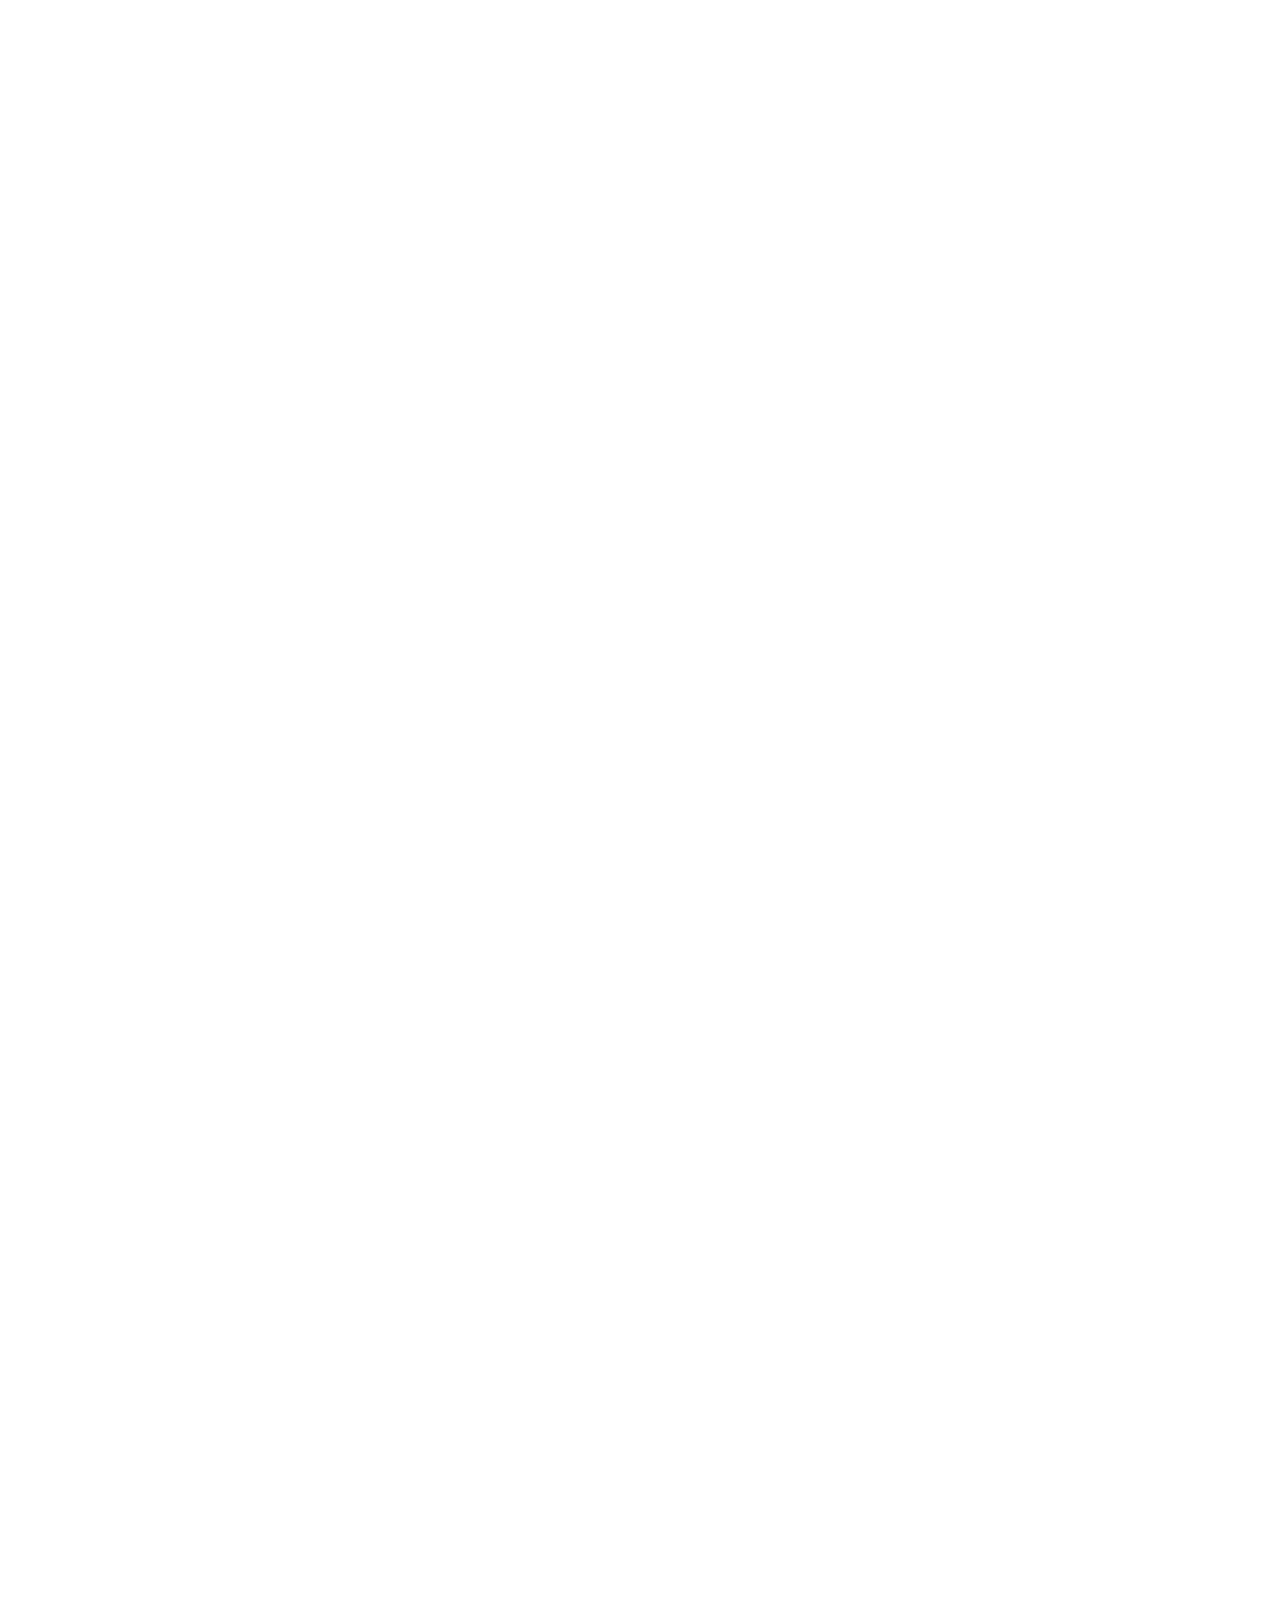
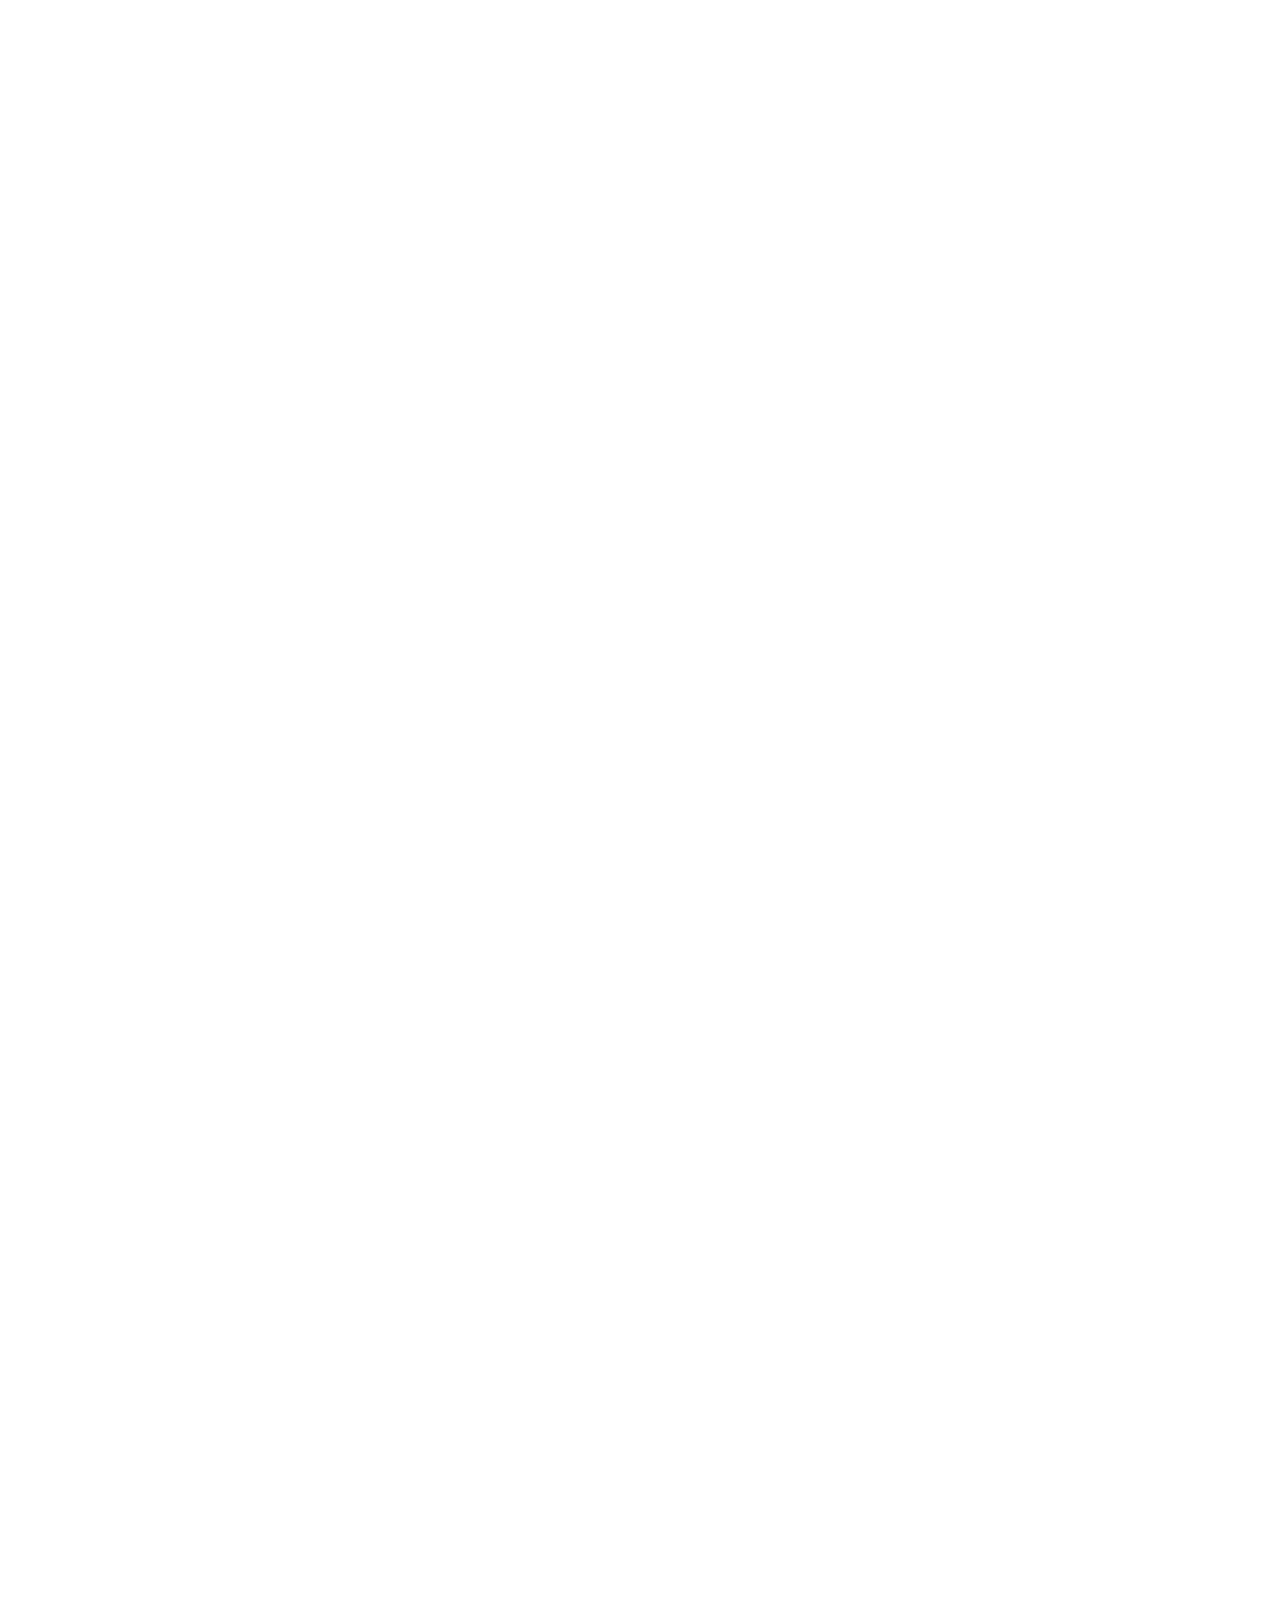
==== commit d370aa7c: "Major styles changes" ====
--- a/officehours.html
+++ b/officehours.html
@@ -2,7 +2,7 @@
 <html>
 <head>
 <meta charset="utf-8">
-<!-- Designed, with love, by Andrew Chalfant 2017 -->
+<!-- Designed, with love, by Andrew Chalfant 2018 -->
 <title>CMSC 131 - Object Oriented Programming I</title>
 <style></style>
 <link rel="shortcut icon" href="https://www.cs.umd.edu/sites/all/themes/cs/favicon.ico" type="image/vnd.microsoft.icon">
@@ -13,54 +13,53 @@
   <h1>CMSC 131-010x,030x,040x: Object-Oriented Programming I </h1>
   <h3>Taught by Ilchul Yoon: iyoon@cs.umd.edu and Roger Eastman: reastman@cs.umd.edu</h3>
 </div>
+
 <div class="sidebar">
-  <h2>Information</h2>
   <ul style="padding-left: 40px">
     <li><a href="index.html">Course Syllabus</a></li>
     <li><a href="officehours.html">Office Hours</a></li>
-    <li><a href="resources.html">Resources</a></li>
-    <li><a href="slides.html">Slides</a></li>
+	<li><a href="slides.html">Lecture Slides</a></li>
+      <li class="dropdown">
+    <a href="javascript:void(0)" class="dropbtn">Resources</a>
+    <div class="dropdown-content">
+    <a href="https://www.elms.umd.edu/" target="new">ELMS</a>
+    <a href="https://grades.cs.umd.edu/" target="new">Grade Server</a>
+    <a href="https://gradescope.com" target="new">Gradescope</a>
+    <a href="https://submit.cs.umd.edu/" target="new">Submit Server</a>
+    <a href="https://piazza.com/class/jc97lqaji0w2wj" target="new">Piazza</a>
+		  </div>
+  </li>
   </ul>
+	</div>
   <br>
-  <h2>Tools</h2>
-  <ul style="padding-left: 40px">
-    <li><a href="https://www.elms.umd.edu/" target="new">ELMS</a></li>
-    <li><a href="https://grades.cs.umd.edu/" target="new">Grade Server</a></li>
-    <li><a href="https://gradescope.com" target="new">Gradescope</a></li>
-    <li><a href="https://submit.cs.umd.edu/" target="new">Submit Server</a></li>
-    <li><a href="https://piazza.com/class/jc97lqaji0w2wj" target="new">Piazza</a></li>
-  </ul>
-</div>
+	
 <div class="main">
-  <h1 style="padding-top: 20px; font-size: 40px; color: #585858">Office Hours</h1>
-	<hr>
+  <h1 style="padding-top: 20px; font-size: 40px">Office Hours</h1>
+  <hr>
   <br>
   <h2 style="padding-left: 5px ">Instructor Office Hours</h2>
   <table width="800px" border="1">
     <tbody>
       <tr>
-        <td>Ilchul Yoon</td>
-        <td>Monday 4-6 PM</td>
-        <td> AVW 3171</td>
+        <td  style="width: 20%">Ilchul Yoon</td>
+        <td>TBD</td>
+        <td>AVW 3171</td>
       </tr>
       <tr>
         <td>Roger Eastman</td>
-        <td>Tuesday 2-4 PM</td>
-        <td> AVW 2000</td>
+        <td>TBD</td>
+        <td>AVW 3239</td>
       </tr>
     </tbody>
   </table>
   <br>
+  <br>
+	
   <h2 style="padding-left: 5px">TA Office Hours (held in AVW 1112)</h2>
   <table width="800px" border="1">
     <tbody>
       <tr>
-        <th scope="col">Name</th>
-        <th scope="col">Section</th>
-        <th scope="col">Times</th>
-      </tr>
-      <tr>
-        <td>Austin Starnes</td>
+        <td style="width: 20%">Austin Starnes</td>
         <td>0101</td>
         <td>&nbsp;</td>
       </tr>
@@ -179,20 +178,22 @@
         <td>0406</td>
         <td>&nbsp;</td>
       </tr>
-		      <tr>
+      <tr>
         <td>Puneeth Bikkumanla</td>
         <td>0407</td>
         <td>&nbsp;</td>
       </tr>
-		      <tr>
+      <tr>
         <td>Nicholas Guan</td>
         <td>0407</td>
         <td>&nbsp;</td>
       </tr>
     </tbody>
   </table>
-	<br><br>
-  </div>
+  <br>
+  <br>
+</div>
+	
 <script src="https://umd-header.umd.edu/build/bundle.js?search=1&search_domain=cs&events=1&news=1&schools=1&admissions=1&support=0&support_url=&wrapper=1100&sticky=0"></script>
 </body>
 </html>
--- a/131.css
+++ b/131.css
@@ -4,7 +4,7 @@
 	font-family: arial;
 	margin: 0;
 	padding: 0;
-	background: #F2F2F2;
+	background: white;
 	height: 100%;
 }
 div.sidebar a:link {
@@ -14,80 +14,97 @@
 div.sidebar a:visited {
     color: #DAD8D8;
 }
-div.sidebar a:hover {
-	color: #DAD8D8;
-	text-decoration:underline;
-}
+
 
 div.sidebar a:active {
     color: white;
 }
 
-ul {
-	padding-left: 10px;
-	padding-top: 0px;
-	padding-bottom: 0px;
+div.sidebar ul {
+    list-style-type: none;
+    margin: 0;
+    padding: 0;
+    overflow: hidden;
+	background: #E21834;
 }
 
+div.sidebar li {
+	background: #E21834;
+	color: white;
+    float: left;
+	font-size: 18px;
+}
 
-li {
-	padding-top: 5px;
-	padding-bottom: 5px;
+div.sidebar li a {
+	padding-top: 8px;
+	padding-bottom: 8px;
+    display: block;
+    color: white;
+    text-align: center;
+    padding: 14px 16px;
+    text-decoration: none;
+}
+
+div.sidebar li a:hover {
+	transition: .2s ease;
+    background-color: #C4152D;
 }
 
 h1 {
 	margin: 0;
+	color: #585858;
+	font-size: 40px;
+}
+
+div.main h2 {
+	margin: 0;
 	color: 131313;
 }
 
-div.sidebar h2 {
-	font-size: 20px;
-	padding-bottom: 0px;
-	padding-top: 0px;
-	padding-left: 15px;
-}
-
-
 h3 {
 	font-size: 15px;
+	padding-top: 0px;
+	padding-bottom: 0px;
+	margin: 0;
+	color: 131313;
 }
 
 p { 
-	padding-right: 5px;
+	color: 131313;
+	margin-top: 5px;
 }
 
+div.main h2 {
+	color: 131313;
+
+}
 
 div.header {
 	width: 100%;
 	height: 25%;
 	font-size: 18px;
 	background: white;
-	padding-top: 15px;
-	padding-bottom: 15px;
+	padding-top: 25px;
+	padding-bottom: 25px;
 	/* color: #E21834; */
 	color: #585858;
 	text-align: center;
 
 }
 
-div.sidebar {
+/* div.sidebar {
 	position: absolute;
 	width: 175px;
 	color: #F2F2F2;
-	background: #585858;
-	padding-bottom: 20000px; /*force max width */
+	background: #E21834;
+	padding-bottom: 20000px; 
  	margin-bottom: -20000px;
 	overflow: hidden;
-}
+} */
 
 
 div.main {
-	width: 80%;
-	position: absolute;
-	margin-left: 175px;
-	background: #F2F2F2;
-	padding-left: 25px;
-	float: left;
+	padding-left: 50px;
 	overflow: hidden;
 	padding-bottom: 20000px;
  	margin-bottom: -20000px;
@@ -97,7 +114,8 @@
 table {
 	background: white;
     border-collapse: collapse;
-	border-color: black;
+	border: #B7B7B7;
+	width: calc(100% - 50px);
 }
 
 th {
@@ -107,6 +125,41 @@
 th, td {
     padding: 8px;
     text-align: left;
-;
 }
 
+li a, .dropbtn {
+    display: inline-block;
+    color: white;
+    text-align: center;
+    padding: 14px 16px;
+    text-decoration: none;
+}
+
+li.dropdown {
+    display: inline-block;
+}
+
+.dropdown-content {
+    display: none;
+    position: absolute;
+    background-color: white;
+    box-shadow: 0px 8px 16px 0px rgba(0,0,0,0.3);
+    z-index: 1;
+	min-width: 180px;
+}
+
+div.sidebar div.dropdown-content a {
+    color: black;
+    padding: 20px 16px;
+    text-decoration: none;
+    display: block;
+    text-align: left;
+}
+
+div.sidebar div.dropdown-content a:hover {
+	background-color: #f9f9f9;
+}
+
+.dropdown:hover .dropdown-content {
+    display: block;
+}
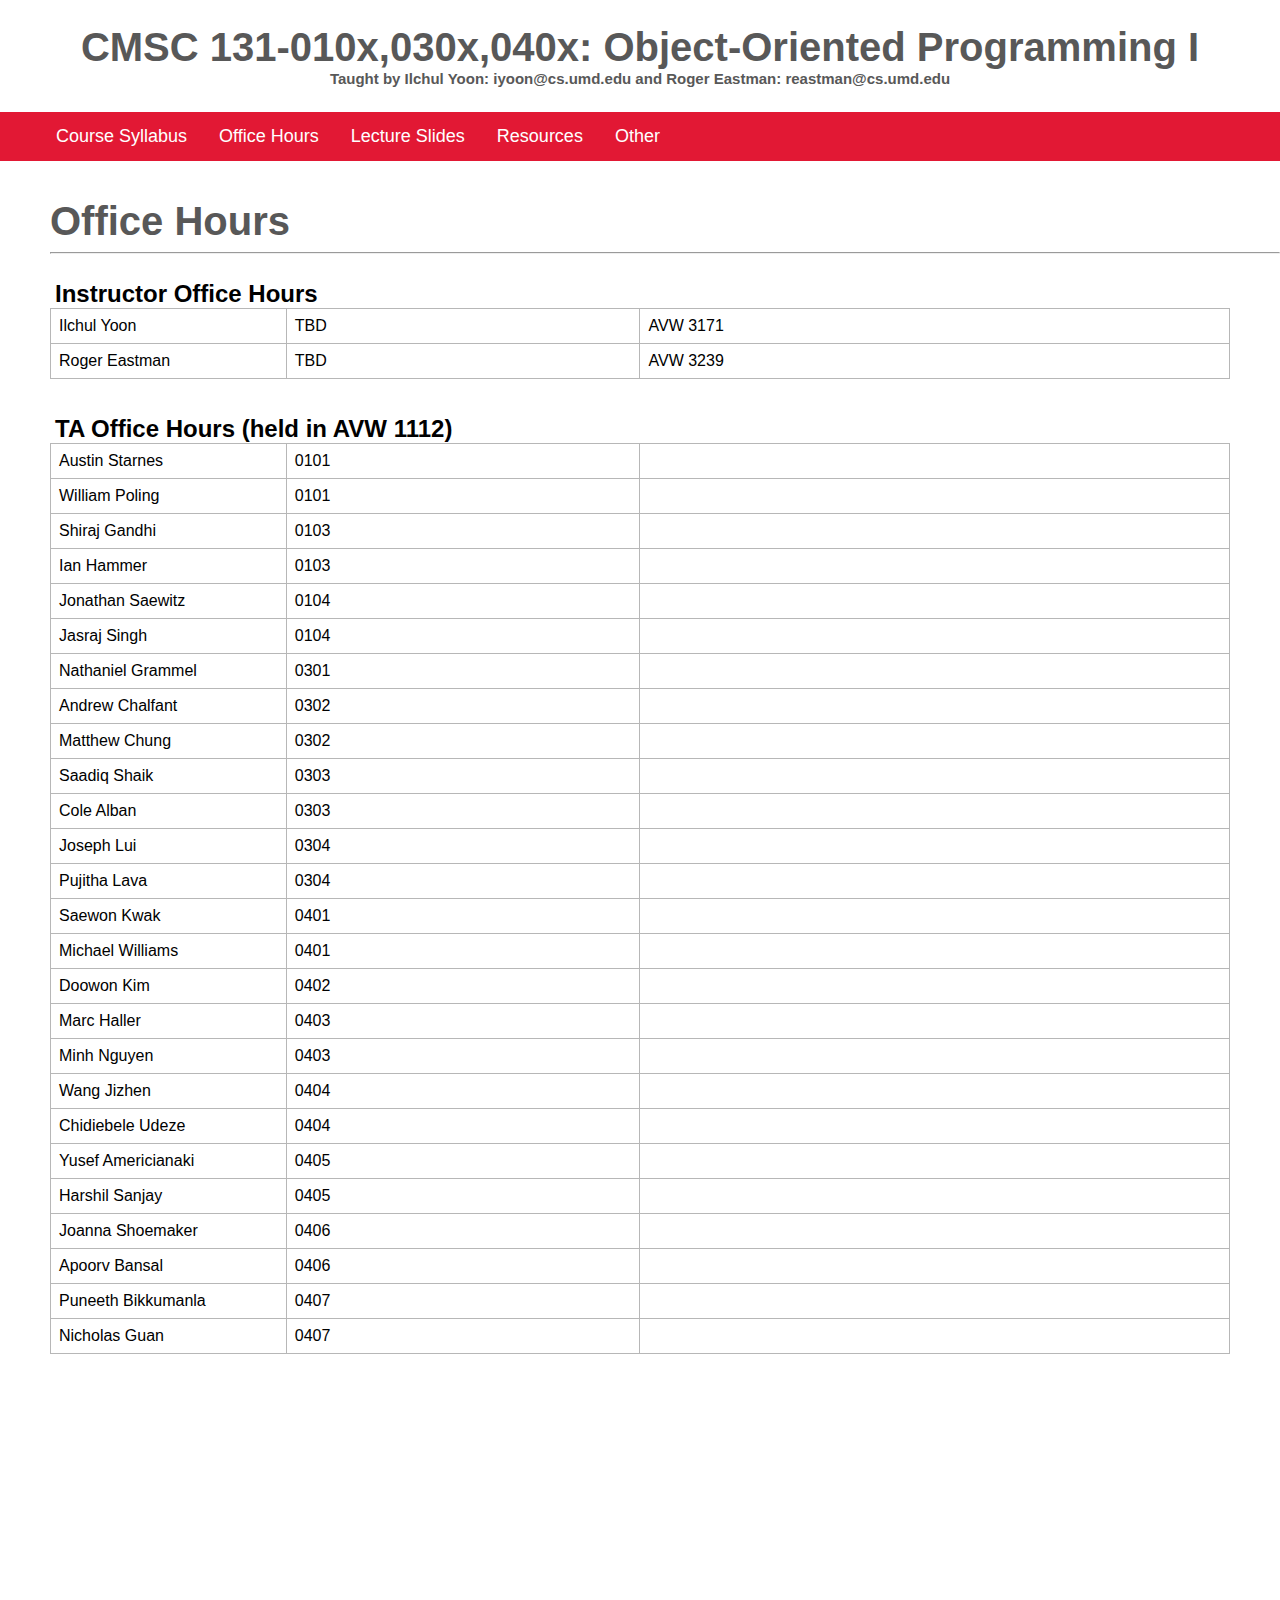
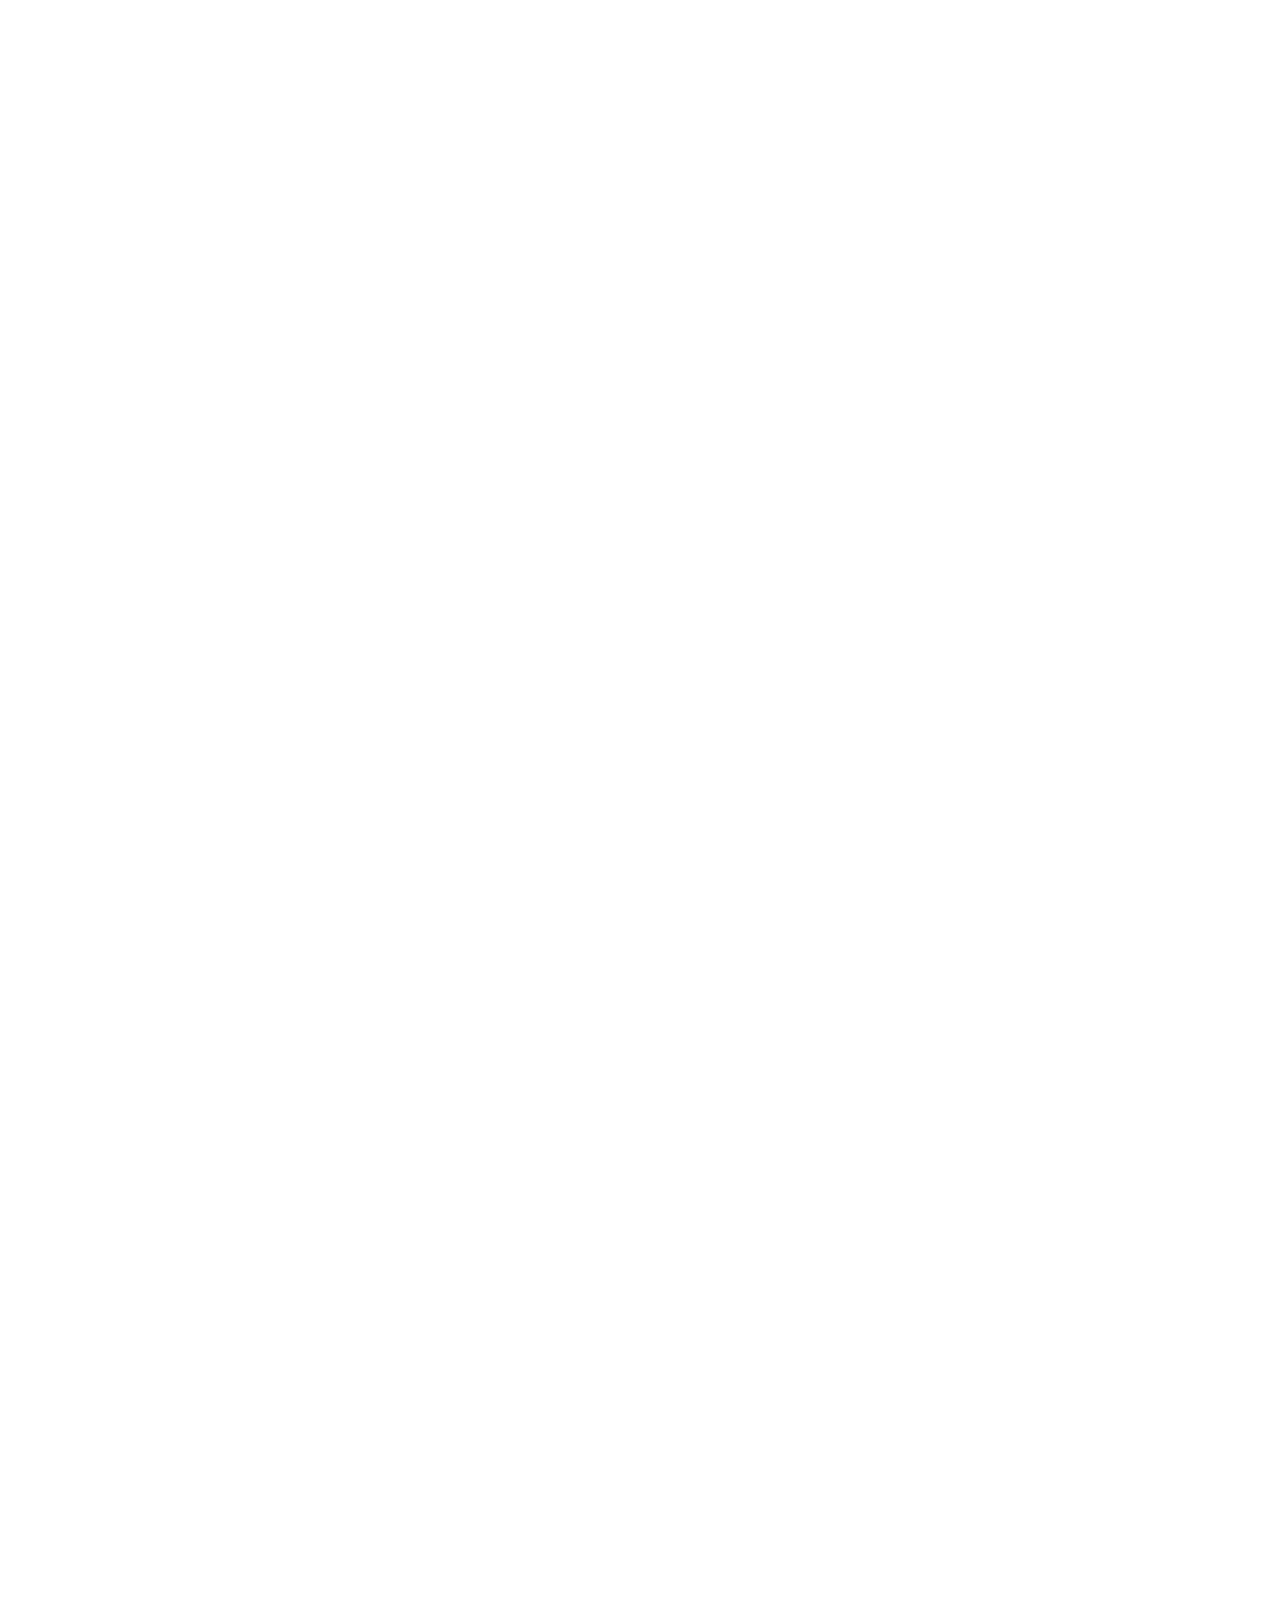
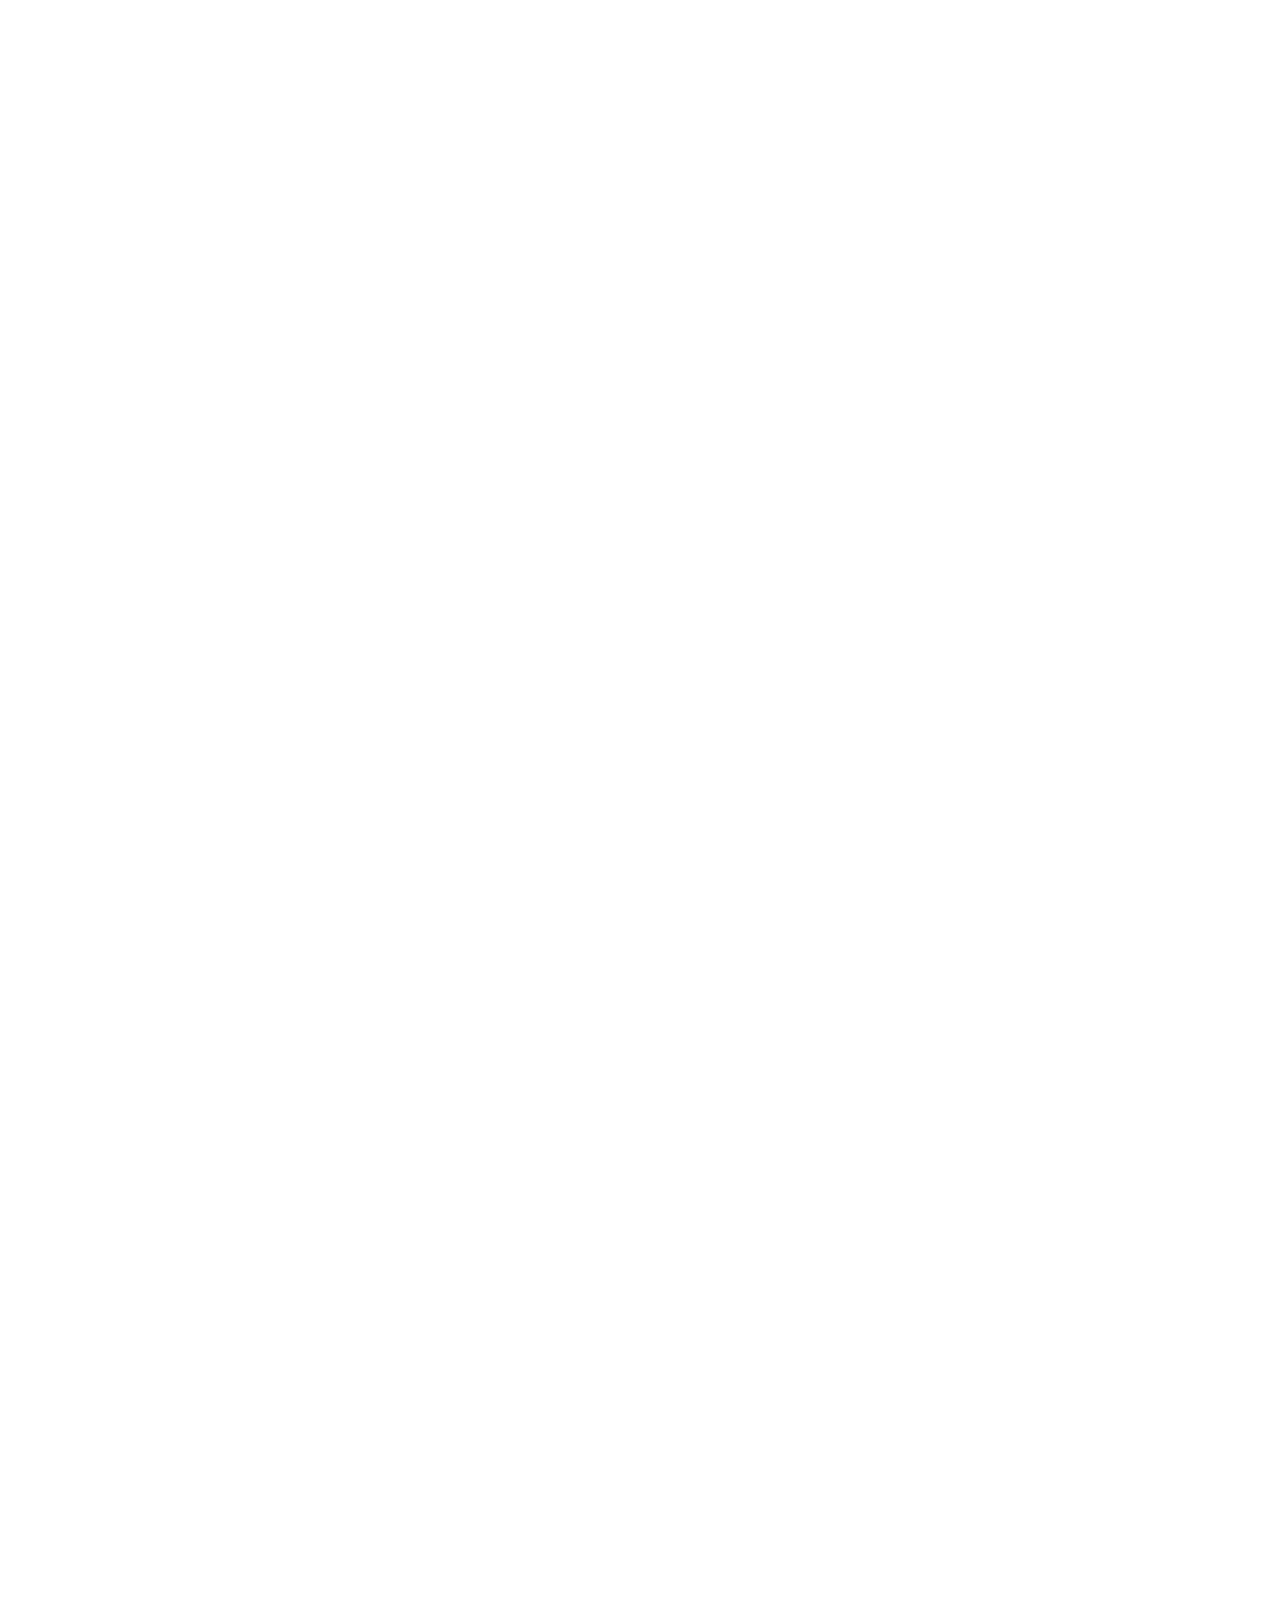
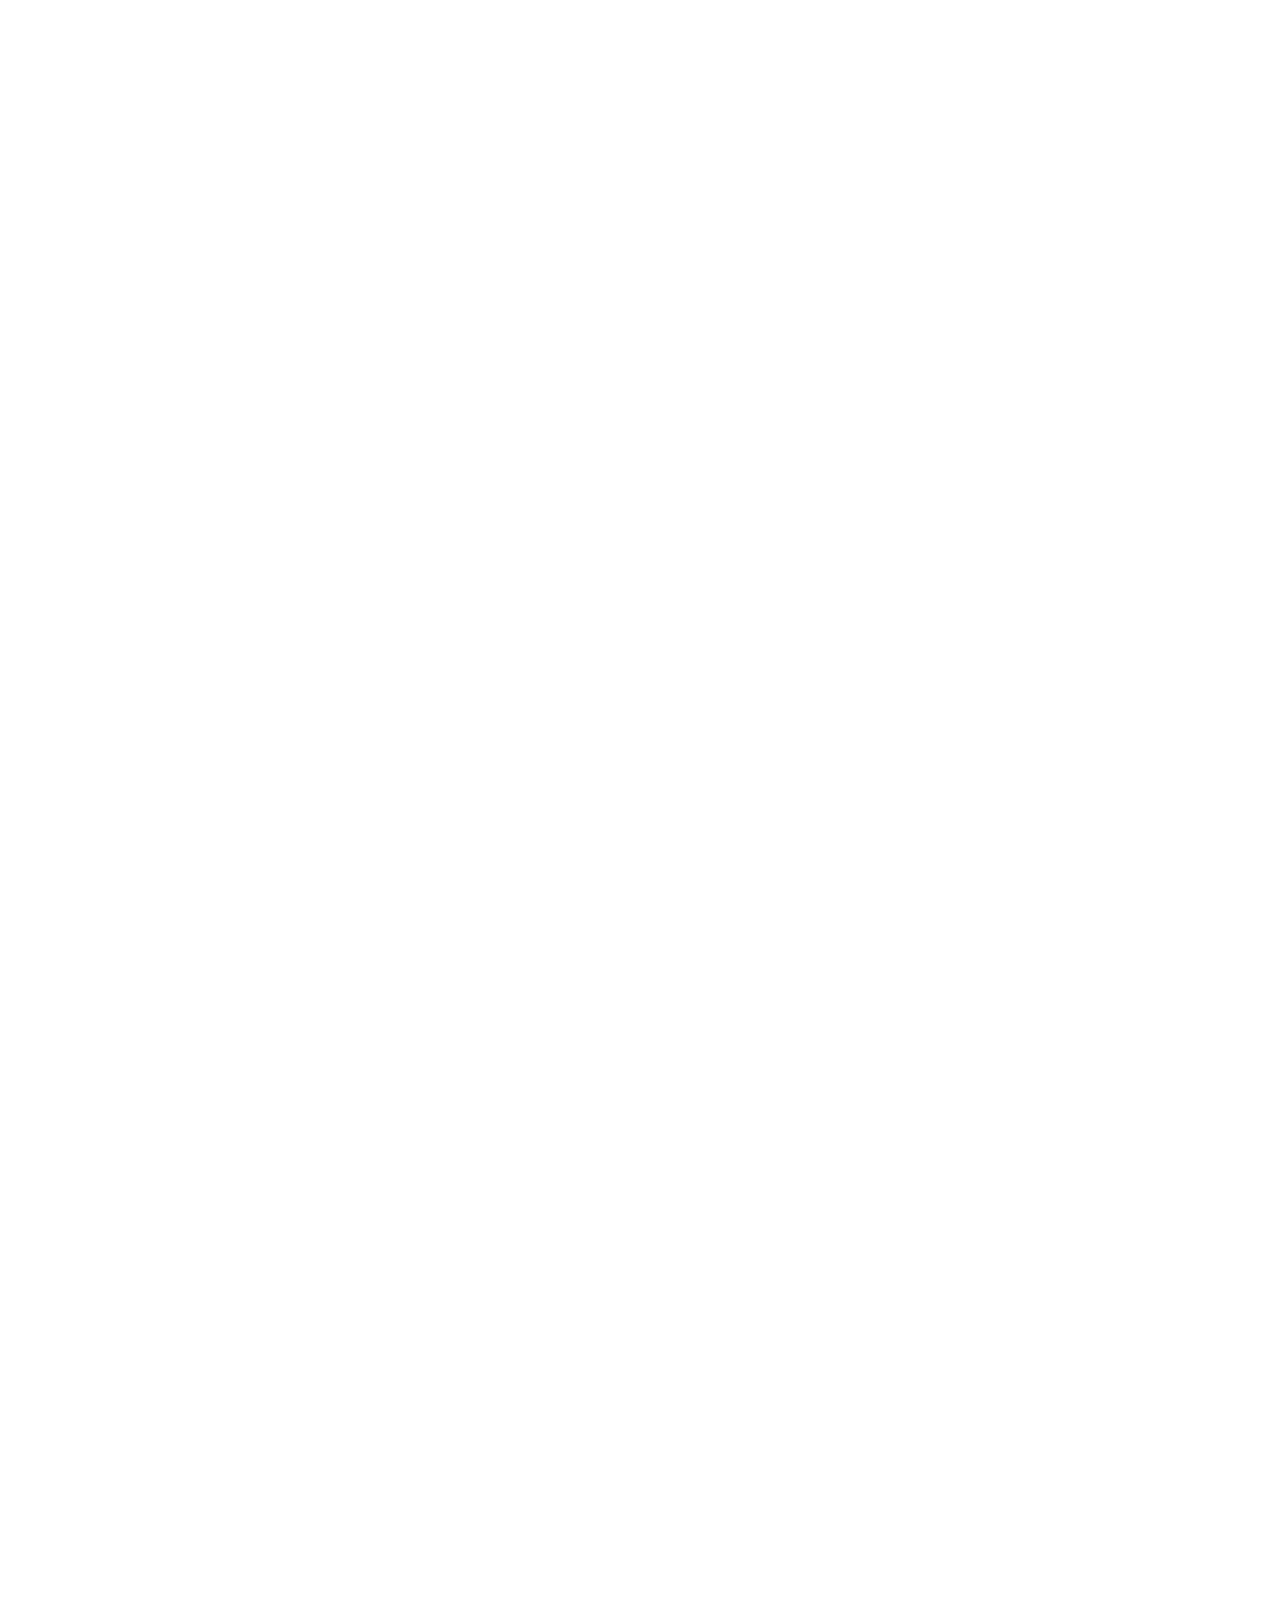
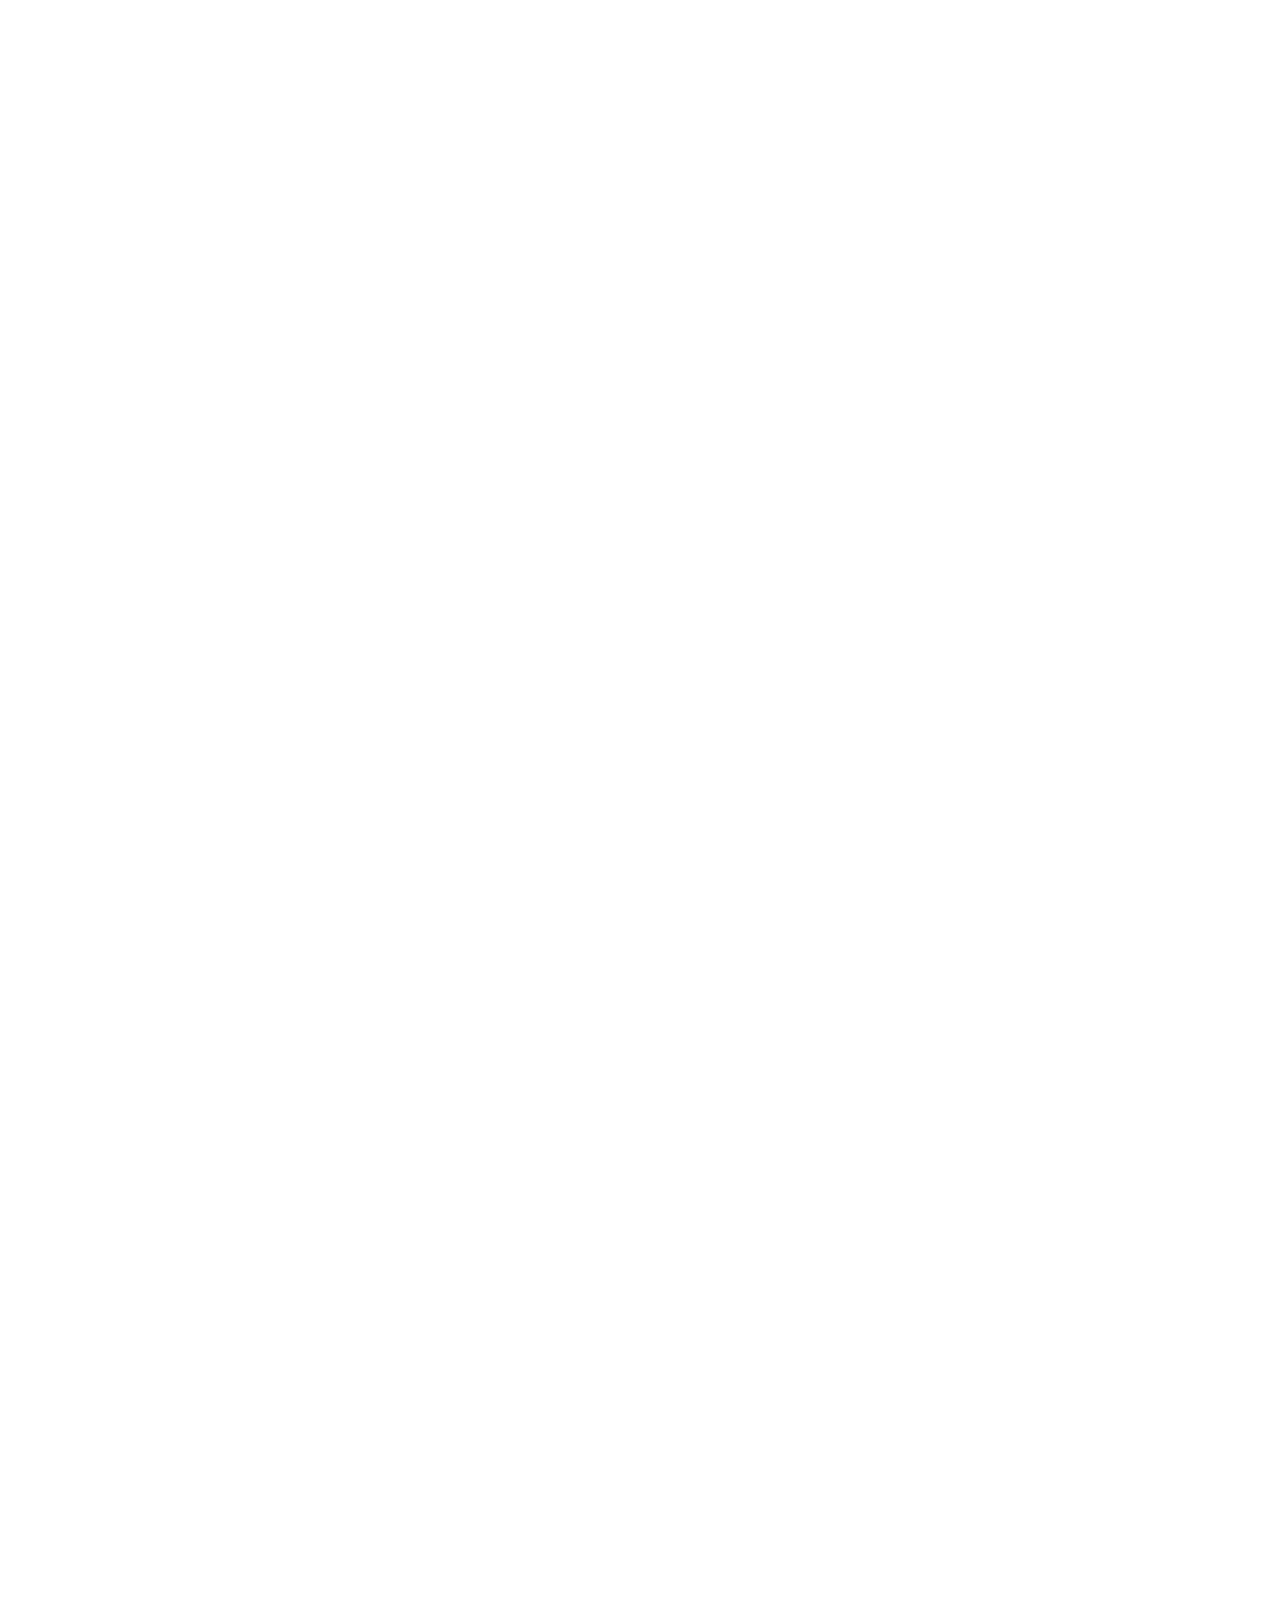
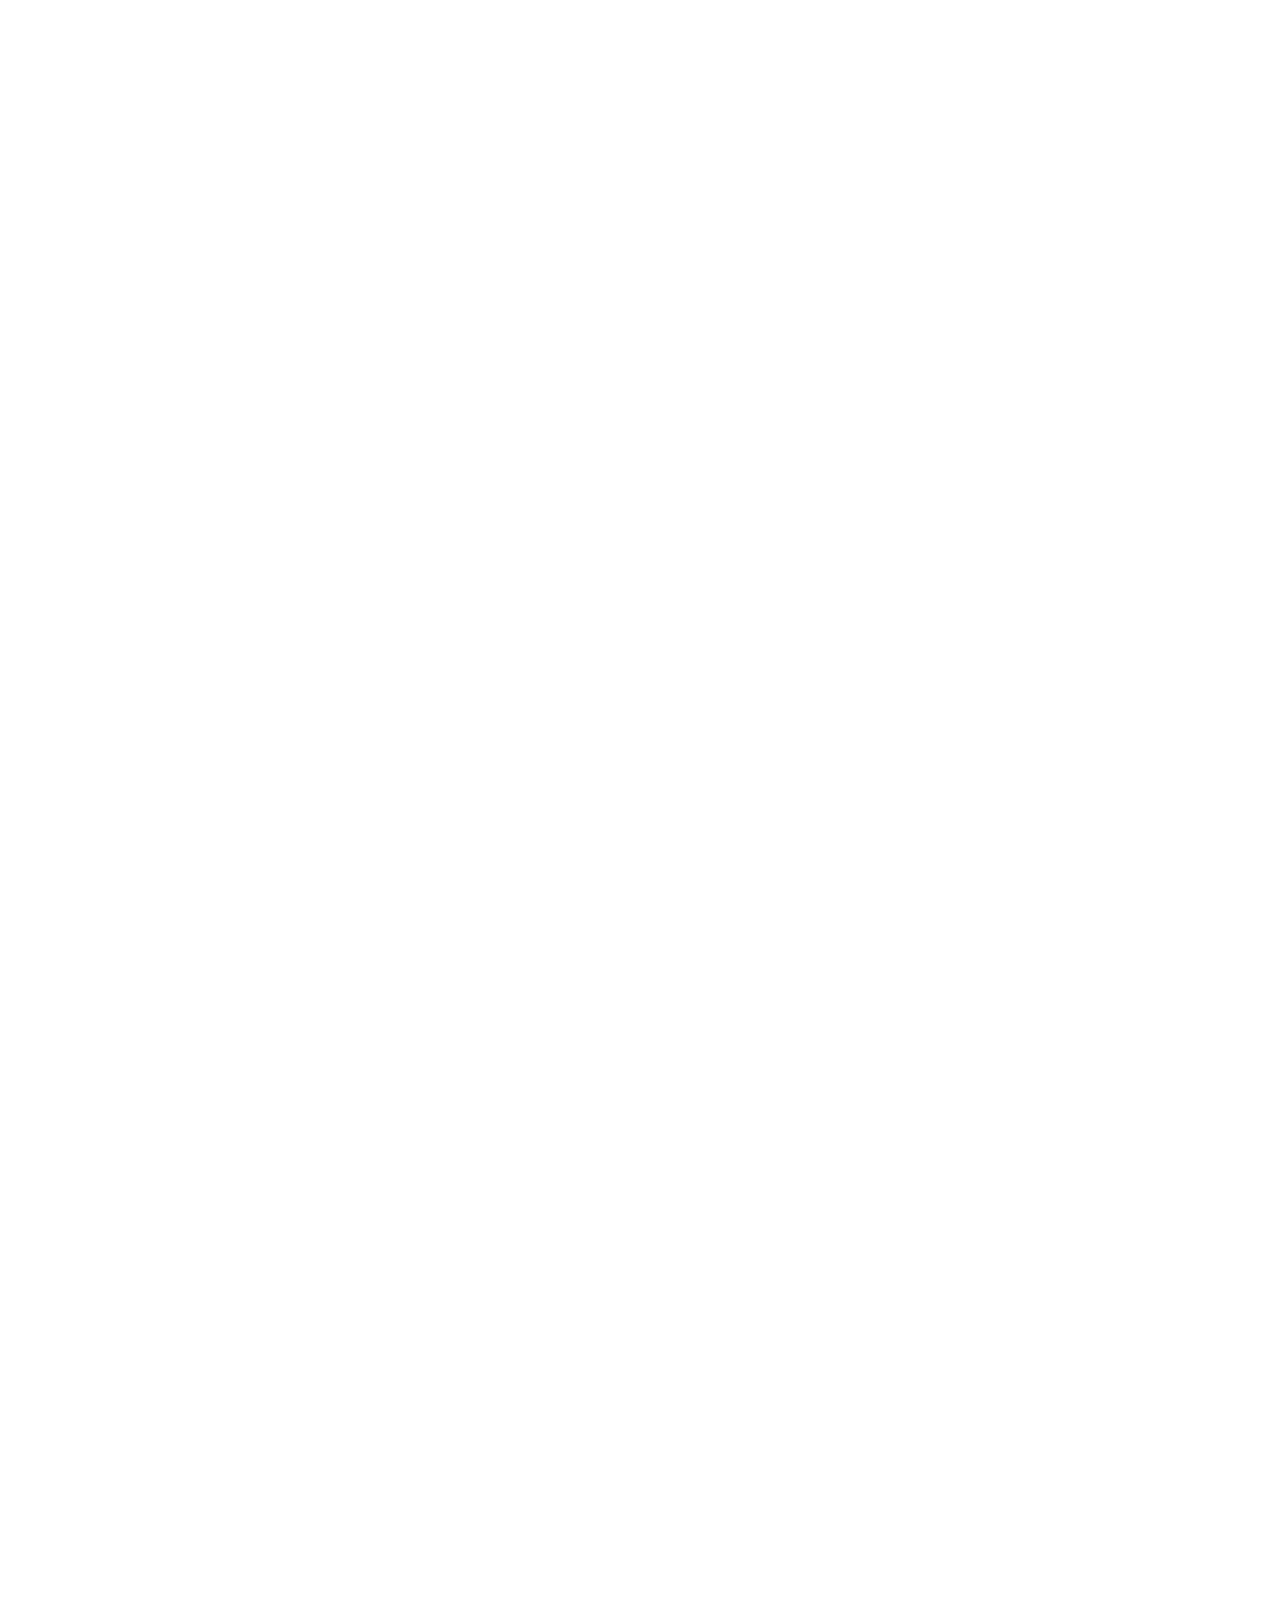
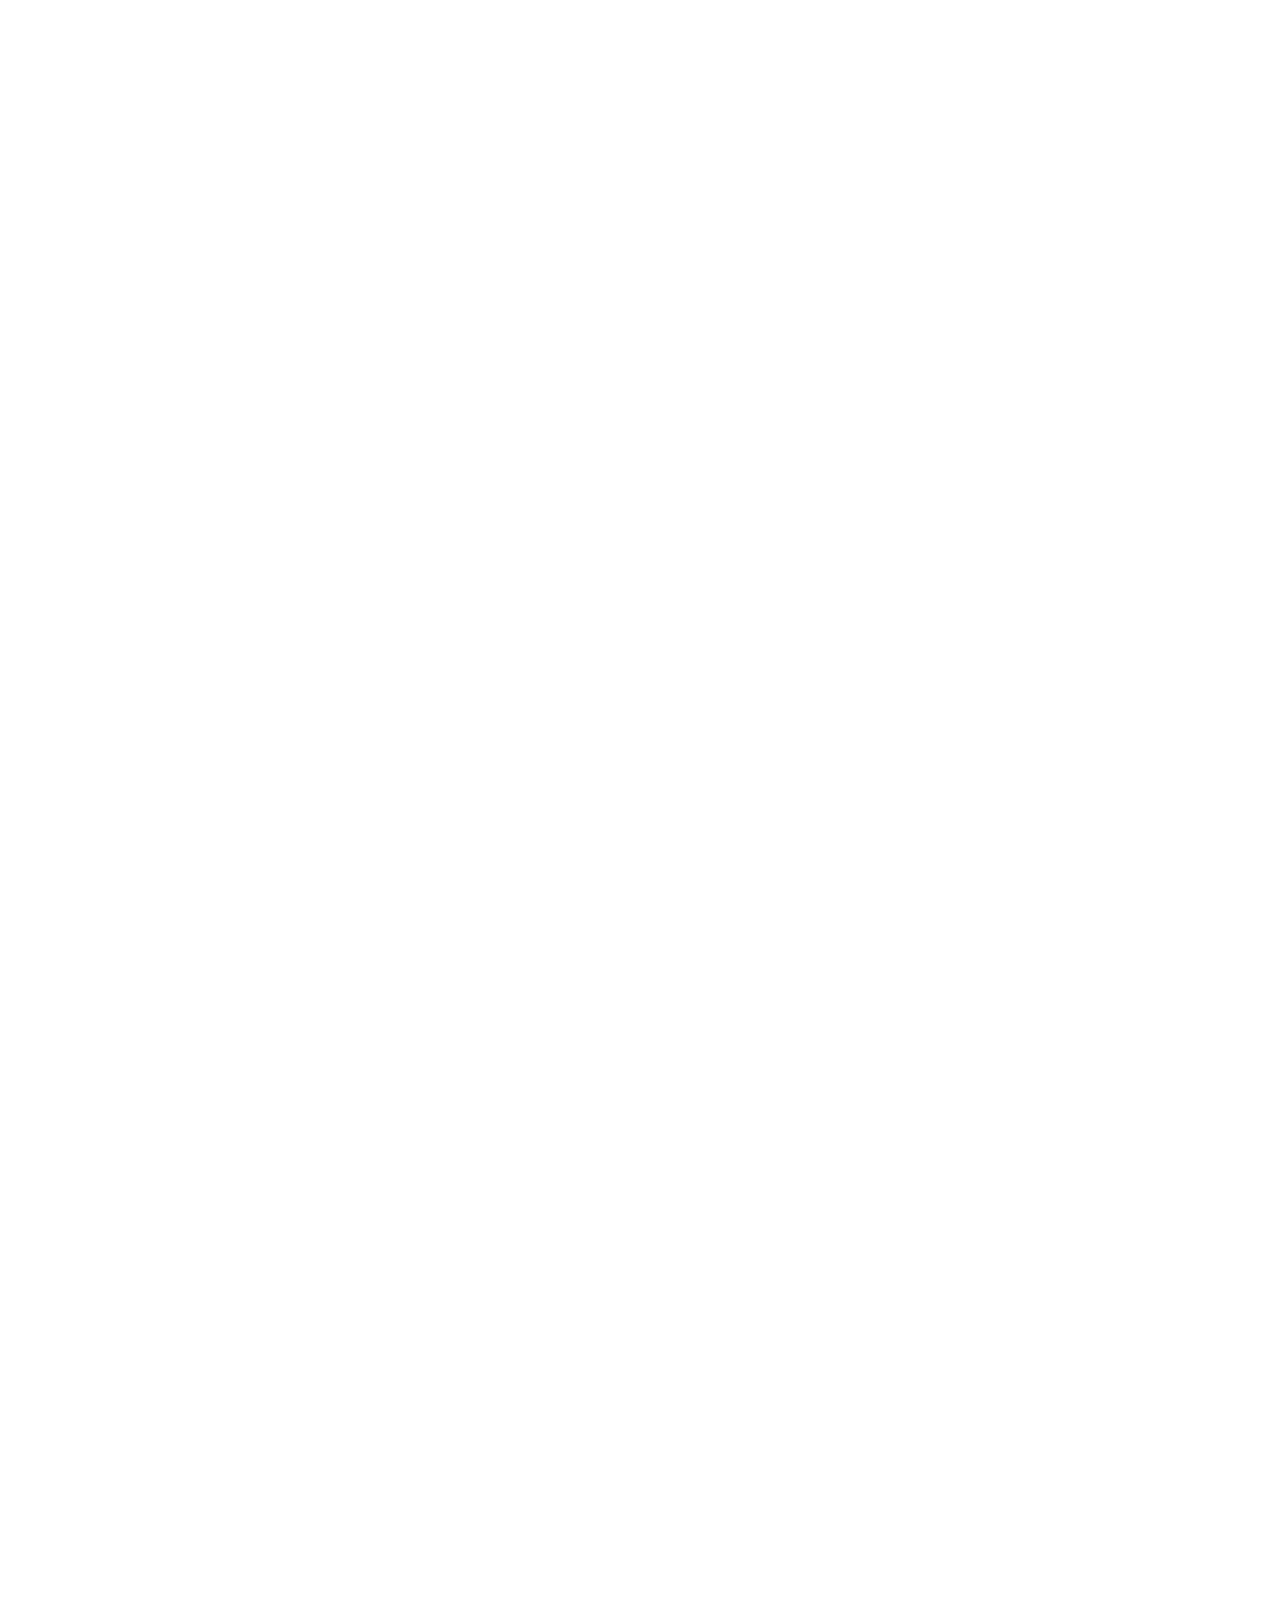
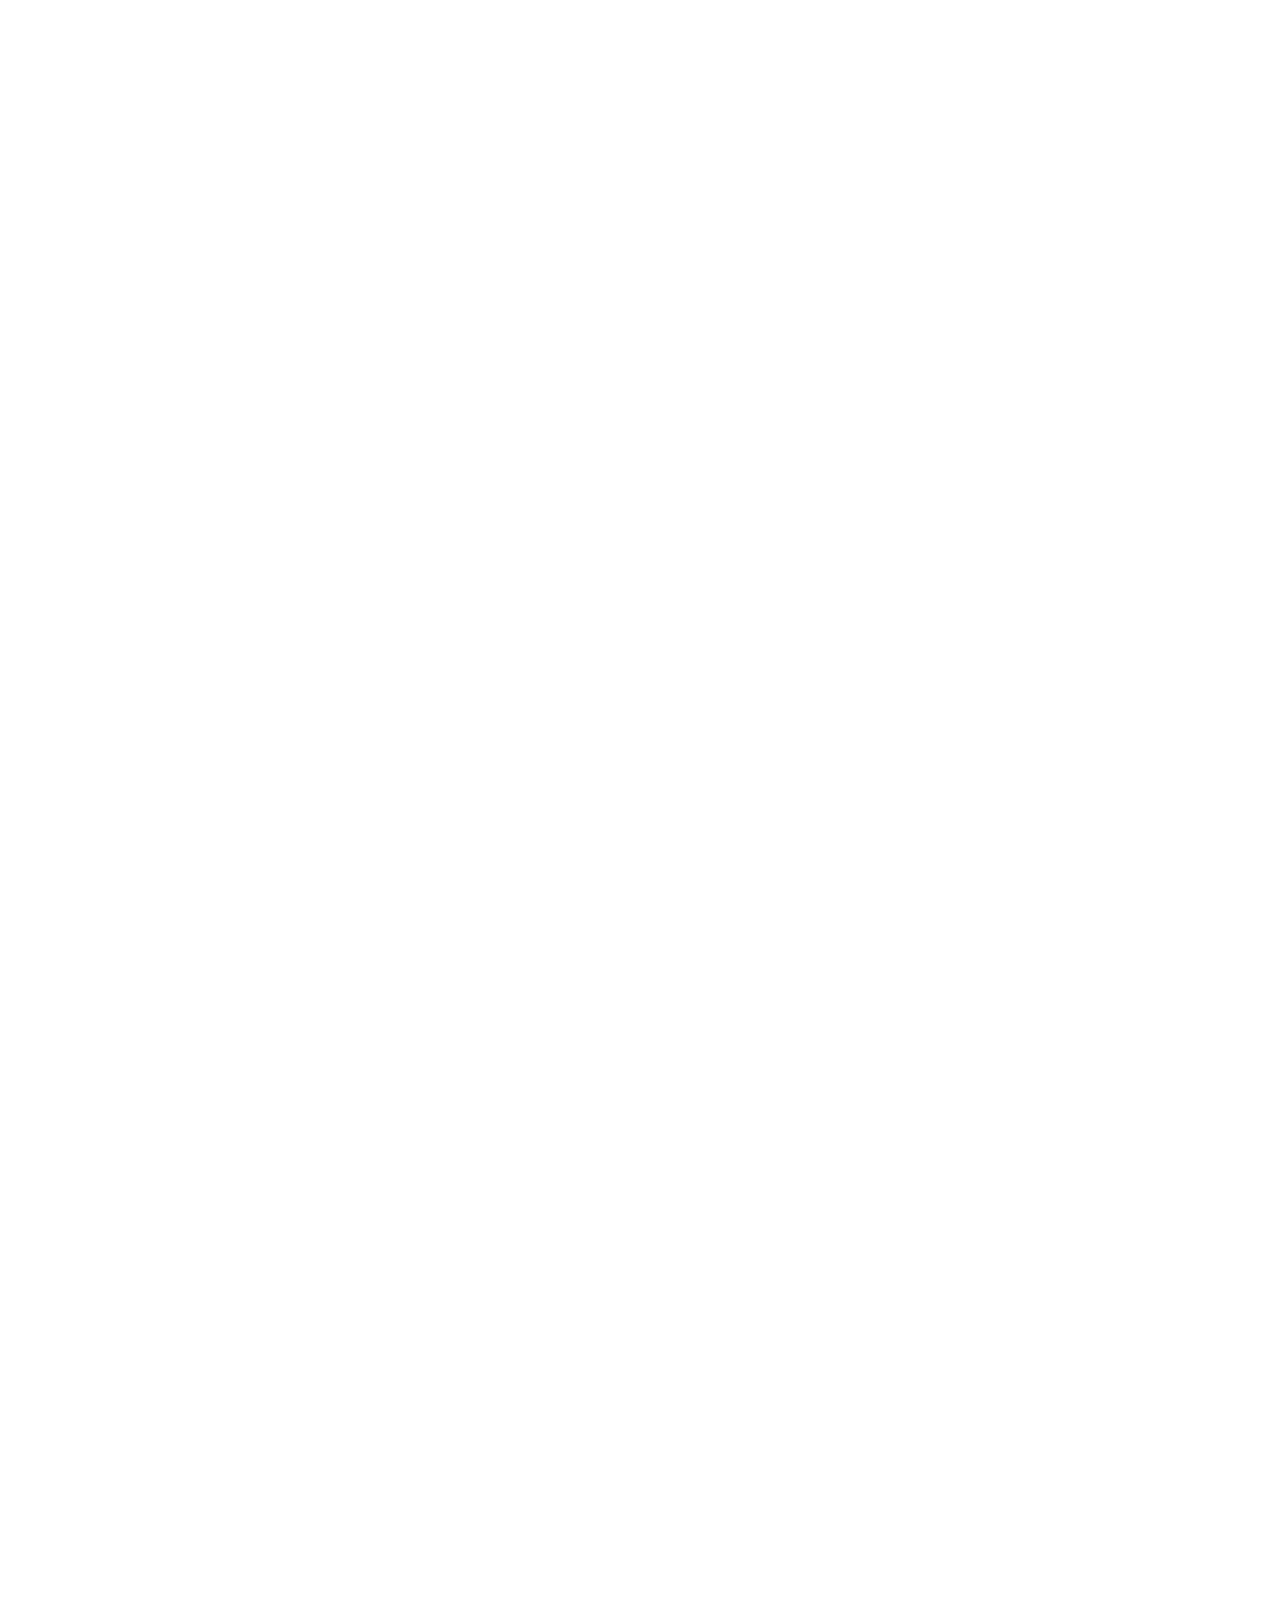
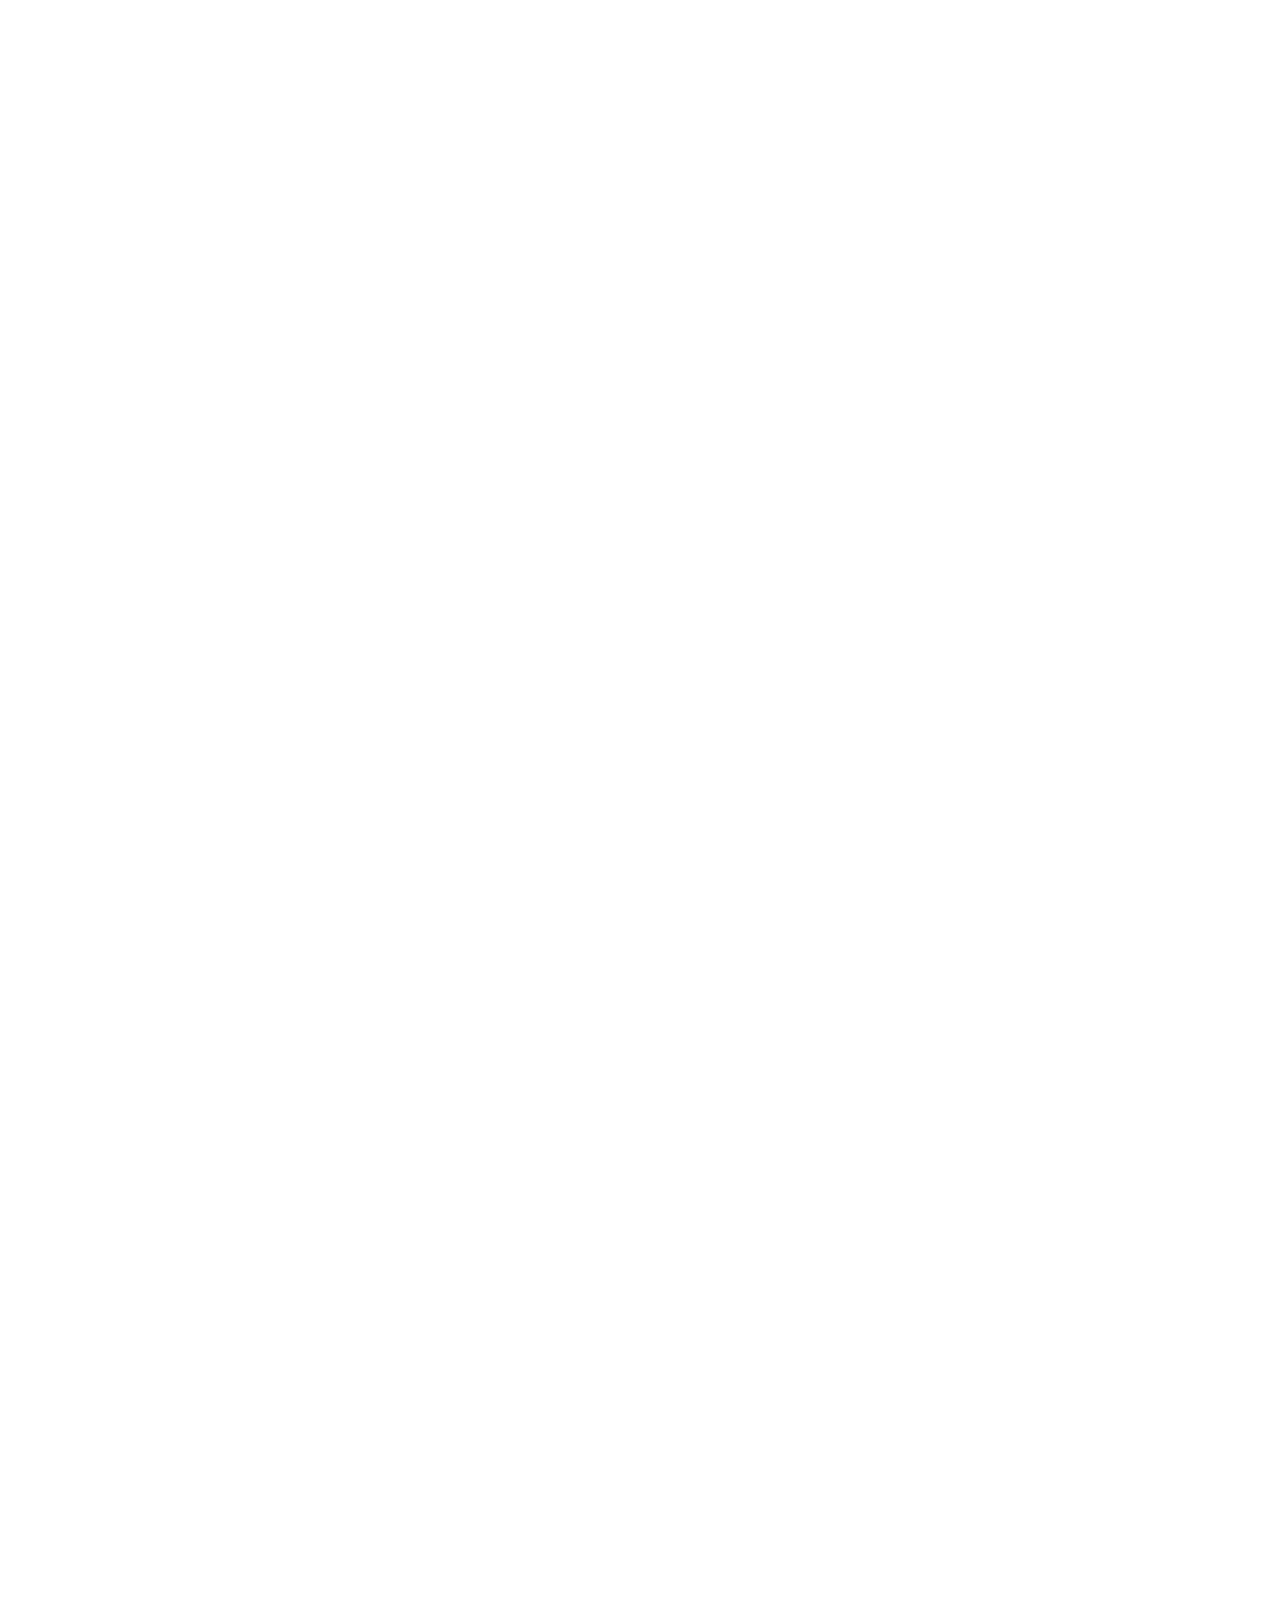
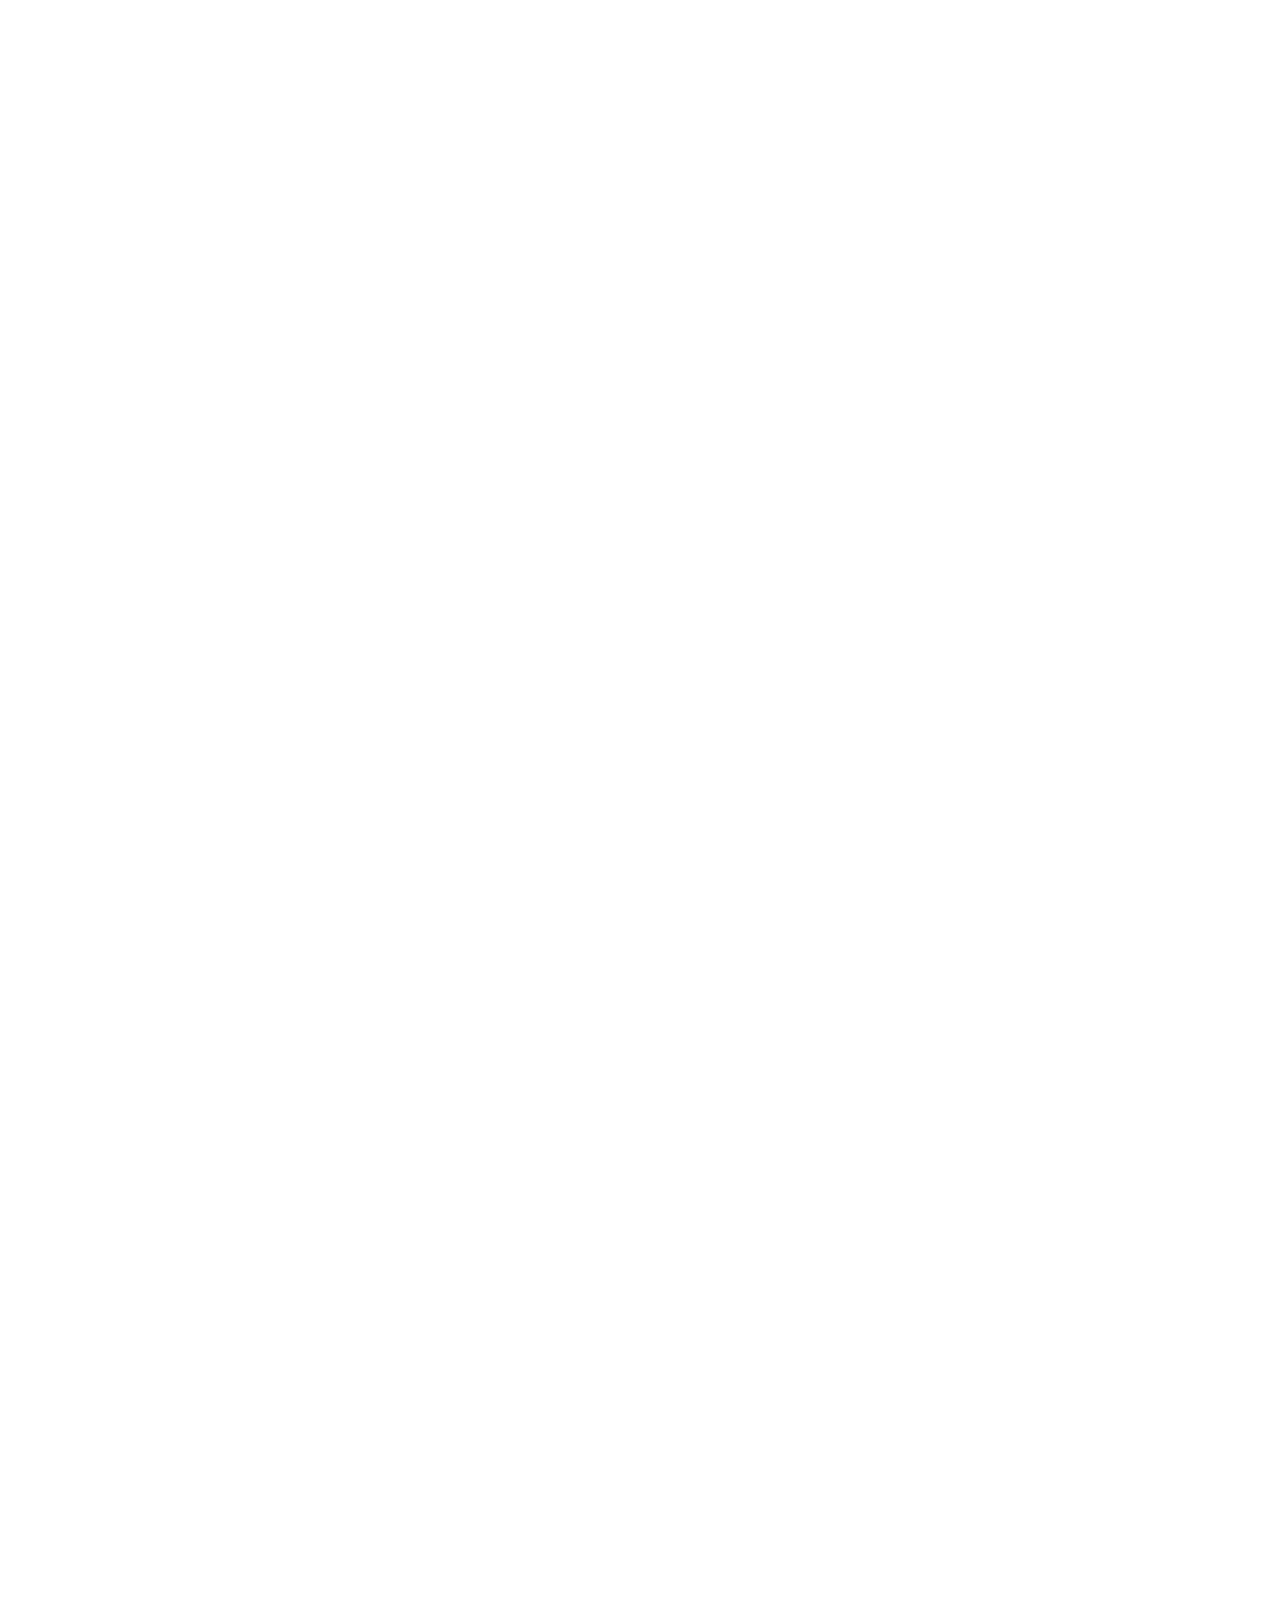
==== commit bbc5256a: "Minor page tweaks" ====
--- a/officehours.html
+++ b/officehours.html
@@ -19,8 +19,9 @@
     <li><a href="index.html">Course Syllabus</a></li>
     <li><a href="officehours.html">Office Hours</a></li>
 	<li><a href="slides.html">Lecture Slides</a></li>
+	<li><a href="resources.html">Resources</a></li>
       <li class="dropdown">
-    <a href="javascript:void(0)" class="dropbtn">Resources</a>
+    <a href="javascript:void(0)" class="dropbtn">Other</a>
     <div class="dropdown-content">
     <a href="https://www.elms.umd.edu/" target="new">ELMS</a>
     <a href="https://grades.cs.umd.edu/" target="new">Grade Server</a>
@@ -42,7 +43,7 @@
     <tbody>
       <tr>
         <td  style="width: 20%">Ilchul Yoon</td>
-        <td>TBD</td>
+        <td  style="width: 30%">TBD</td>
         <td>AVW 3171</td>
       </tr>
       <tr>
@@ -60,7 +61,7 @@
     <tbody>
       <tr>
         <td style="width: 20%">Austin Starnes</td>
-        <td>0101</td>
+        <td style="width: 30%">0101</td>
         <td>&nbsp;</td>
       </tr>
       <tr>
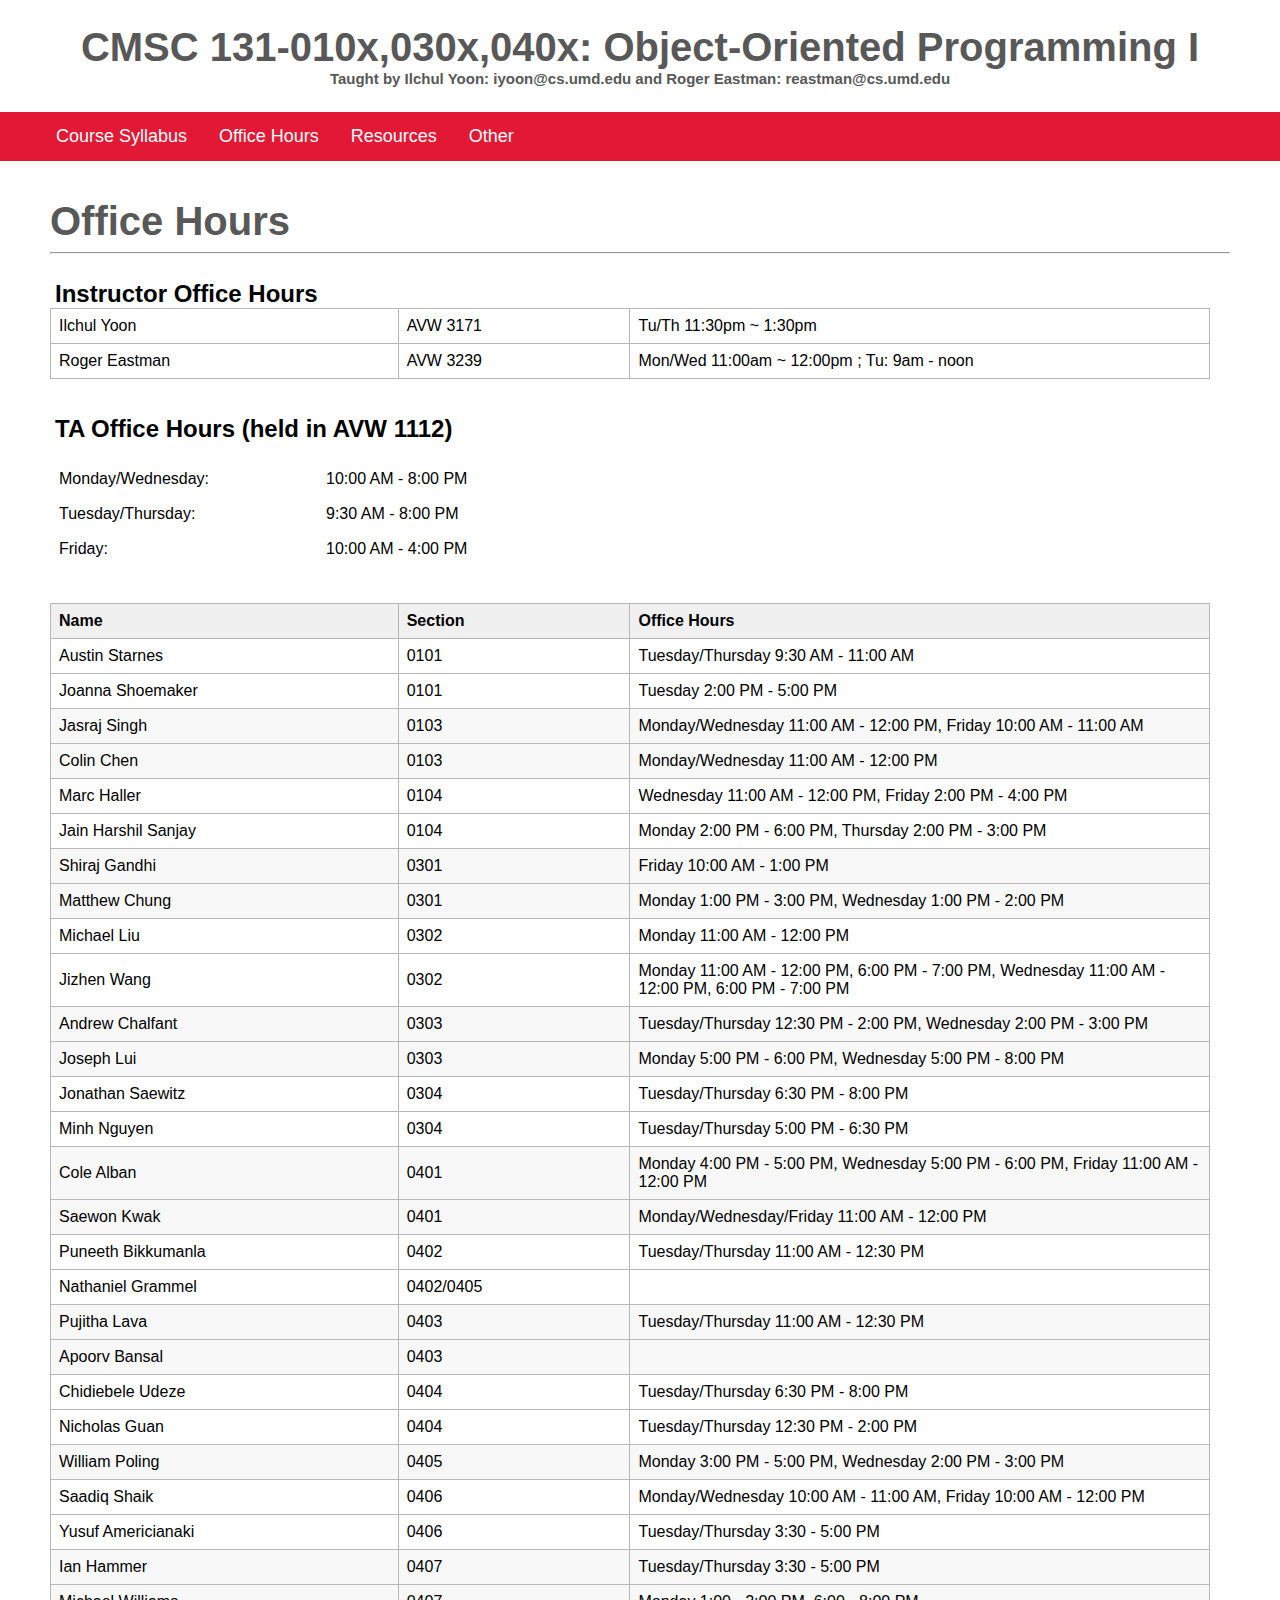
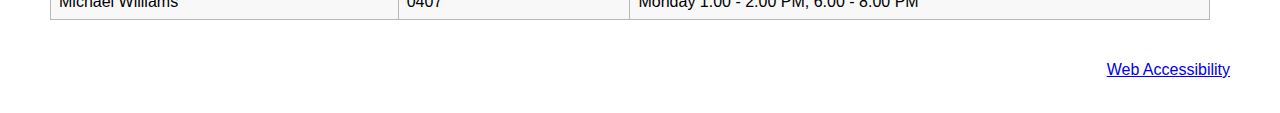
==== commit 7c9a18e7: "Office hour updates" ====
--- a/officehours.html
+++ b/officehours.html
@@ -18,7 +18,6 @@
   <ul style="padding-left: 40px">
     <li><a href="index.html">Course Syllabus</a></li>
     <li><a href="officehours.html">Office Hours</a></li>
-	<li><a href="slides.html">Lecture Slides</a></li>
 	<li><a href="resources.html">Resources</a></li>
       <li class="dropdown">
     <a href="javascript:void(0)" class="dropbtn">Other</a>
@@ -35,165 +34,197 @@
   <br>
 	
 <div class="main">
-  <h1 style="padding-top: 20px; font-size: 40px">Office Hours</h1>
-  <hr>
-  <br>
-  <h2 style="padding-left: 5px ">Instructor Office Hours</h2>
-  <table width="800px" border="1">
-    <tbody>
-      <tr>
-        <td  style="width: 20%">Ilchul Yoon</td>
-        <td  style="width: 30%">TBD</td>
-        <td>AVW 3171</td>
-      </tr>
-      <tr>
-        <td>Roger Eastman</td>
-        <td>TBD</td>
-        <td>AVW 3239</td>
-      </tr>
-    </tbody>
-  </table>
-  <br>
-  <br>
-	
-  <h2 style="padding-left: 5px">TA Office Hours (held in AVW 1112)</h2>
-  <table width="800px" border="1">
-    <tbody>
-      <tr>
-        <td style="width: 20%">Austin Starnes</td>
-        <td style="width: 30%">0101</td>
-        <td>&nbsp;</td>
-      </tr>
-      <tr>
-        <td>William Poling</td>
-        <td>0101</td>
-        <td>&nbsp;</td>
-      </tr>
-      <tr>
-        <td>Shiraj Gandhi</td>
-        <td>0103</td>
-        <td>&nbsp;</td>
-      </tr>
-      <tr>
-        <td>Ian Hammer</td>
-        <td>0103</td>
-        <td>&nbsp;</td>
-      </tr>
-      <tr>
-        <td>Jonathan Saewitz</td>
-        <td>0104</td>
-        <td>&nbsp;</td>
-      </tr>
-      <tr>
-        <td>Jasraj Singh</td>
-        <td>0104</td>
-        <td>&nbsp;</td>
-      </tr>
-      <tr>
-        <td>Nathaniel Grammel</td>
-        <td>0301</td>
-        <td>&nbsp;</td>
-      </tr>
-      <tr>
-        <td>Andrew Chalfant</td>
-        <td>0302</td>
-        <td>&nbsp;</td>
-      </tr>
-      <tr>
-        <td>Matthew Chung</td>
-        <td>0302</td>
-        <td>&nbsp;</td>
-      </tr>
-      <tr>
-        <td>Saadiq Shaik</td>
-        <td>0303</td>
-        <td>&nbsp;</td>
-      </tr>
-      <tr>
-        <td>Cole Alban</td>
-        <td>0303</td>
-        <td>&nbsp;</td>
-      </tr>
-      <tr>
-        <td>Joseph Lui</td>
-        <td>0304</td>
-        <td>&nbsp;</td>
-      </tr>
-      <tr>
-        <td>Pujitha Lava</td>
-        <td>0304</td>
-        <td>&nbsp;</td>
-      </tr>
-      <tr>
-        <td>Saewon Kwak</td>
-        <td>0401</td>
-        <td>&nbsp;</td>
-      </tr>
-      <tr>
-        <td>Michael Williams</td>
-        <td>0401</td>
-        <td>&nbsp;</td>
-      </tr>
-      <tr>
-        <td>Doowon Kim</td>
-        <td>0402</td>
-        <td>&nbsp;</td>
-      </tr>
-      <tr>
-        <td>Marc Haller</td>
-        <td>0403</td>
-        <td>&nbsp;</td>
-      </tr>
-      <tr>
-        <td>Minh Nguyen</td>
-        <td>0403</td>
-        <td>&nbsp;</td>
-      </tr>
-      <tr>
-        <td>Wang Jizhen</td>
-        <td>0404</td>
-        <td>&nbsp;</td>
-      </tr>
-      <tr>
-        <td>Chidiebele Udeze</td>
-        <td>0404</td>
-        <td>&nbsp;</td>
-      </tr>
-      <tr>
-        <td>Yusef Americianaki</td>
-        <td>0405</td>
-        <td>&nbsp;</td>
-      </tr>
-      <tr>
-        <td>Harshil Sanjay</td>
-        <td>0405</td>
-        <td>&nbsp;</td>
-      </tr>
-      <tr>
-        <td>Joanna Shoemaker</td>
-        <td>0406</td>
-        <td>&nbsp;</td>
-      </tr>
-      <tr>
-        <td>Apoorv Bansal</td>
-        <td>0406</td>
-        <td>&nbsp;</td>
-      </tr>
-      <tr>
-        <td>Puneeth Bikkumanla</td>
-        <td>0407</td>
-        <td>&nbsp;</td>
-      </tr>
-      <tr>
-        <td>Nicholas Guan</td>
-        <td>0407</td>
-        <td>&nbsp;</td>
-      </tr>
-    </tbody>
-  </table>
-  <br>
-  <br>
-</div>
+      <h1 style="padding-top: 20px; font-size: 40px">Office Hours</h1>
+      <hr> <br>
+      <h2 style="padding-left: 5px ">Instructor Office Hours</h2>
+      <table width="800px" border="1">
+        <tbody>
+          <tr>
+            <td style="width: 30%;">Ilchul Yoon</td>
+            <td style="width: 20%;">AVW 3171</td>
+			<td>Tu/Th 11:30pm ~ 1:30pm</td>
+
+          </tr>
+          <tr>
+            <td>Roger Eastman</td>
+			<td>AVW 3239</td>
+            <td>Mon/Wed 11:00am ~ 12:00pm ; Tu: 9am - noon</td>
+          </tr>
+        </tbody>
+      </table>
+      <br>
+      <br>
+      <h2 style="padding-left: 5px">TA Office Hours (held in AVW 1112)</h2>
+	<br>
+<table border="1">
+  <tbody style="border: white">
+    <tr>
+      <td style="width: 250px">Monday/Wednesday: </td>
+      <td>10:00 AM - 8:00 PM</td>
+    </tr>
+    <tr>
+      <td>Tuesday/Thursday:</td>
+      <td>9:30 AM - 8:00 PM</td>
+    </tr>
+	      <tr>
+      <td>Friday:</td>
+      <td>10:00 AM - 4:00 PM</td>
+    </tr>
+  </tbody>
+</table>
+	<br>
+	<br>
+      <table width="800px" border="1">
+        <tbody>
+          <tr>
+            <th style="width: 30%; background: #F0F0F0;">Name</th>
+            <th style="width: 20%;  background: #F0F0F0;">Section</th>
+            <th scope="col" style=" background: #F0F0F0;">Office Hours</th>
+          </tr>
+          <tr>
+            <td>Austin Starnes</td>
+            <td>0101</td>
+            <td>Tuesday/Thursday 9:30 AM - 11:00 AM</td>
+          </tr>
+          <tr>
+            <td>Joanna Shoemaker</td>
+            <td>0101</td>
+            <td>Tuesday 2:00 PM - 5:00 PM</td>
+          </tr>
+          <tr style="background: #F8F8F8;">
+            <td>Jasraj Singh</td>
+            <td>0103</td>
+            <td>Monday/Wednesday 11:00 AM - 12:00 PM, Friday 10:00 AM - 11:00 AM</td>
+          </tr>
+          <tr style="background: #F8F8F8;">
+            <td>Colin Chen</td>
+            <td>0103</td>
+            <td>Monday/Wednesday 11:00 AM - 12:00 PM</td>
+          </tr>
+          <tr>
+            <td>Marc Haller</td>
+            <td>0104</td>
+            <td>Wednesday 11:00 AM - 12:00 PM, Friday 2:00 PM - 4:00 PM</td>
+          </tr>
+          <tr>
+            <td>Jain Harshil Sanjay</td>
+            <td>0104</td>
+            <td>Monday 2:00 PM - 6:00 PM, Thursday 2:00 PM - 3:00 PM </td>
+          </tr>
+          <tr style="background: #F8F8F8;">
+            <td>Shiraj Gandhi</td>
+            <td>0301</td>
+            <td>Friday 10:00 AM - 1:00 PM</td>
+          </tr>
+		<tr style="background: #F8F8F8;">
+            <td>Matthew Chung</td>
+            <td>0301</td>
+            <td>Monday 1:00 PM - 3:00 PM, Wednesday 1:00 PM - 2:00 PM</td>
+          </tr>
+          <tr>
+            <td>Michael Liu</td>
+            <td>0302</td>
+            <td>Monday 11:00 AM - 12:00 PM</td>
+          </tr>
+          <tr>
+            <td>Jizhen Wang</td>
+            <td>0302</td>
+            <td>Monday 11:00 AM - 12:00 PM, 6:00 PM - 7:00 PM, Wednesday 11:00 AM - 12:00 PM, 6:00 PM - 7:00 PM</td>
+          </tr>
+          <tr style="background: #F8F8F8;">
+            <td>Andrew Chalfant</td>
+            <td>0303</td>
+            <td>Tuesday/Thursday 12:30 PM - 2:00 PM, Wednesday 2:00 PM - 3:00 PM</td>
+          </tr>
+          <tr style="background: #F8F8F8;">
+            <td>Joseph Lui</td>
+            <td>0303</td>
+            <td>Monday 5:00 PM - 6:00 PM, Wednesday 5:00 PM - 8:00 PM</td>
+          </tr>
+          <tr>
+            <td>Jonathan Saewitz</td>
+            <td>0304</td>
+            <td>Tuesday/Thursday 6:30 PM - 8:00 PM</td>
+          </tr>
+          <tr>
+            <td>Minh Nguyen</td>
+            <td>0304</td>
+            <td>Tuesday/Thursday 5:00 PM - 6:30 PM</td>
+          </tr>
+          <tr style="background: #F8F8F8;">
+            <td>Cole Alban</td>
+            <td>0401</td>
+            <td>Monday 4:00 PM - 5:00 PM, Wednesday 5:00 PM - 6:00 PM, Friday 11:00 AM - 12:00 PM</td>
+          </tr>
+          <tr style="background: #F8F8F8;">
+            <td>Saewon Kwak</td>
+            <td>0401</td>
+            <td>Monday/Wednesday/Friday 11:00 AM - 12:00 PM</td>
+          </tr>
+          <tr>
+            <td>Puneeth Bikkumanla</td>
+            <td>0402</td>
+            <td>Tuesday/Thursday 11:00 AM - 12:30 PM</td>
+          </tr>
+          <tr>
+            <td>Nathaniel Grammel</td>
+            <td>0402/0405</td>
+            <td></td>
+          </tr>
+          <tr style="background: #F8F8F8;">
+            <td>Pujitha Lava</td>
+            <td>0403</td>
+            <td>Tuesday/Thursday 11:00 AM - 12:30 PM</td>
+          </tr>
+		<tr style="background: #F8F8F8;">
+            <td>Apoorv Bansal</td>
+            <td>0403</td>
+            <td></td>
+          </tr>
+          <tr>
+            <td>Chidiebele Udeze</td>
+            <td>0404</td>
+            <td>Tuesday/Thursday 6:30 PM - 8:00 PM</td>
+          </tr>
+          <tr>
+            <td>Nicholas Guan</td>
+            <td>0404</td>
+            <td>Tuesday/Thursday 12:30 PM - 2:00 PM</td>
+          </tr>
+		<tr style="background: #F8F8F8;">
+            <td>William Poling</td>
+            <td>0405</td>
+            <td>Monday 3:00 PM - 5:00 PM, Wednesday 2:00 PM - 3:00 PM</td>
+          </tr>
+          <tr>
+            <td>Saadiq Shaik</td>
+            <td>0406</td>
+            <td>Monday/Wednesday 10:00 AM - 11:00 AM, Friday 10:00 AM - 12:00 PM</td>
+          </tr>
+          <tr>
+            <td>Yusuf Americianaki</td>
+            <td>0406</td>
+            <td>Tuesday/Thursday 3:30 - 5:00 PM</td>
+          </tr>
+		<tr style="background: #F8F8F8;">
+            <td>Ian Hammer</td>
+            <td>0407</td>
+            <td>Tuesday/Thursday 3:30 - 5:00 PM</td>
+          </tr>
+		<tr style="background: #F8F8F8;">
+            <td>Michael Williams</td>
+            <td>0407</td>
+            <td>Monday 1:00 - 2:00 PM, 6:00 - 8:00 PM</td>
+          </tr>
+        </tbody>
+      </table>
+      <br>
+      <br>
+      <p style="text-align: right;"><a href="https://www.umd.edu/web-accessibility" title="UMD Web Accessibility">Web
+          Accessibility</a></p>
+      <br>
+
+    </div>
 	
 <script src="https://umd-header.umd.edu/build/bundle.js?search=1&search_domain=cs&events=1&news=1&schools=1&admissions=1&support=0&support_url=&wrapper=1100&sticky=0"></script>
 </body>
--- a/131.css
+++ b/131.css
@@ -10,9 +10,6 @@
 div.sidebar a:link {
 	text-decoration: none;
 	color: white;
-}
-div.sidebar a:visited {
-    color: #DAD8D8;
 }
 
 
@@ -106,8 +103,7 @@
 div.main {
 	padding-left: 50px;
 	overflow: hidden;
-	padding-bottom: 20000px;
- 	margin-bottom: -20000px;
+	padding-right: 50px;
 }
 
 
@@ -115,7 +111,7 @@
 	background: white;
     border-collapse: collapse;
 	border: #B7B7B7;
-	width: calc(100% - 50px);
+	width: calc(100% - 20px);
 }
 
 th {
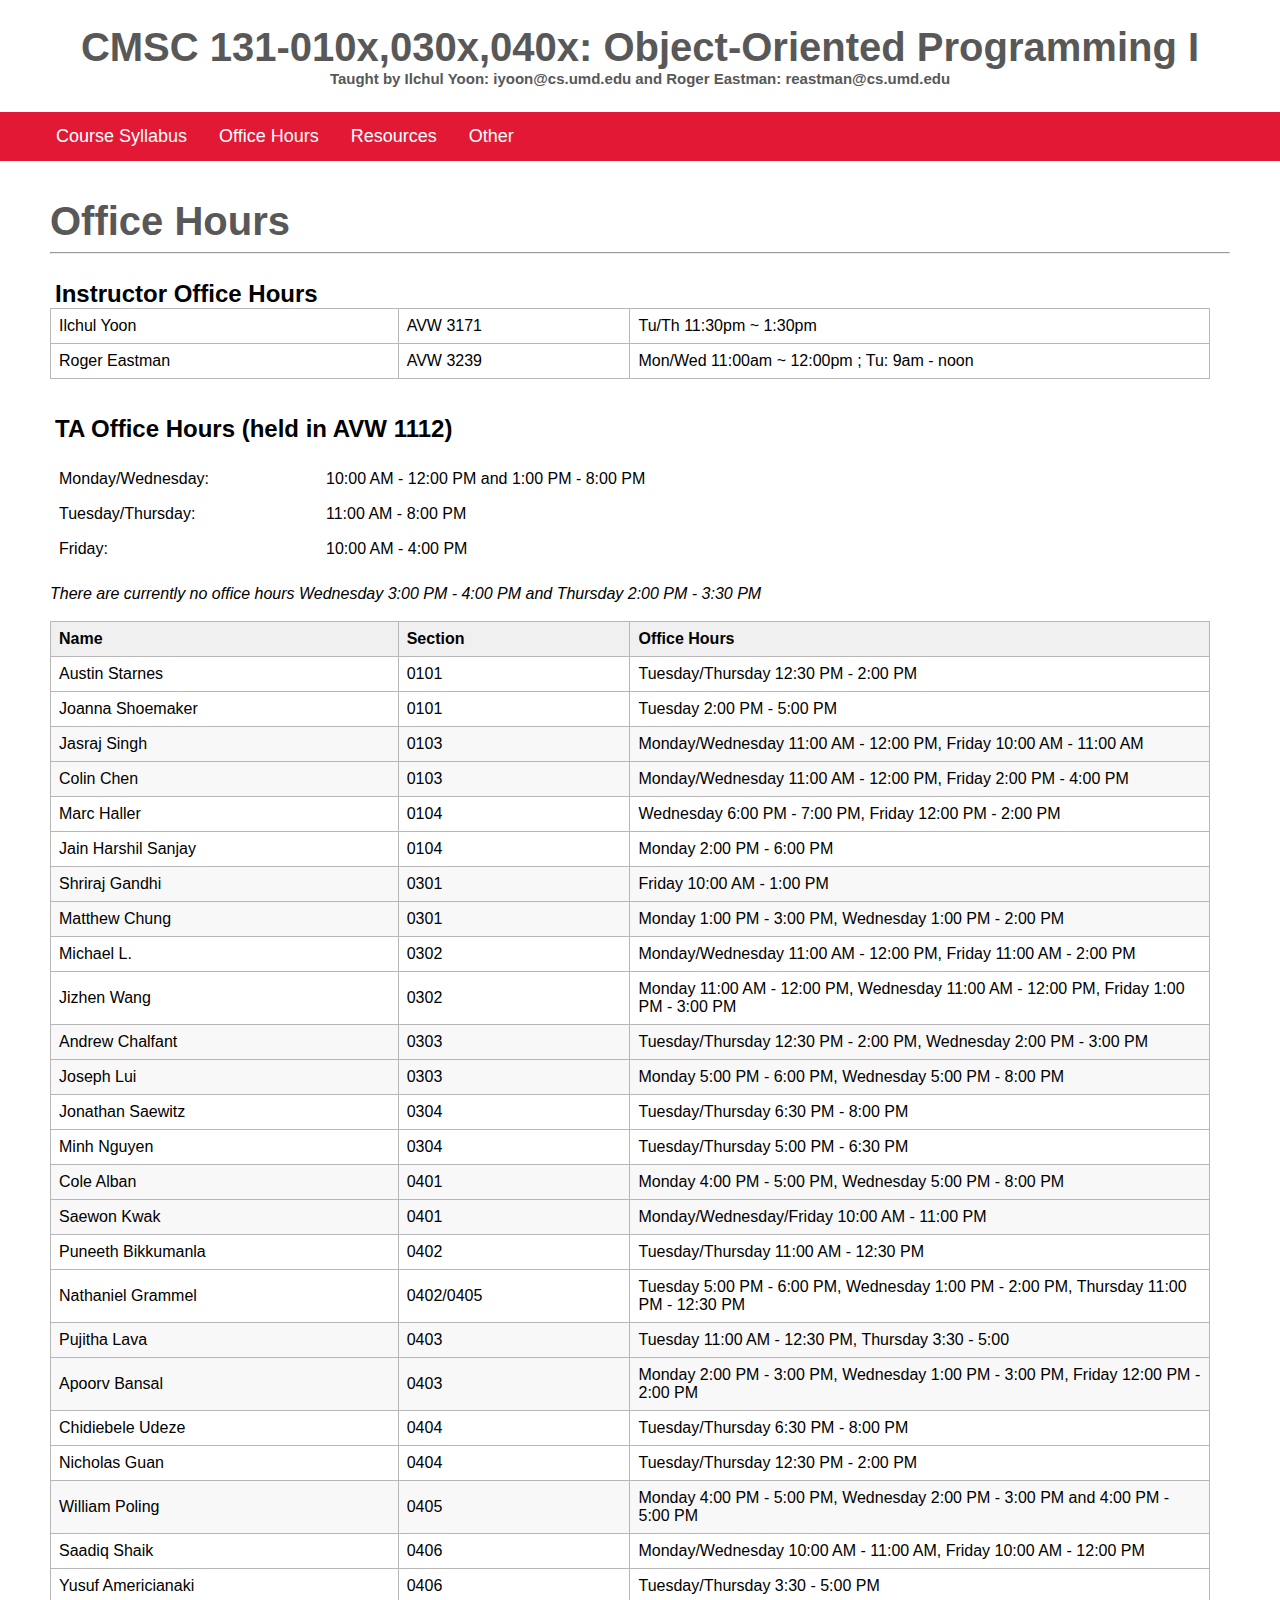
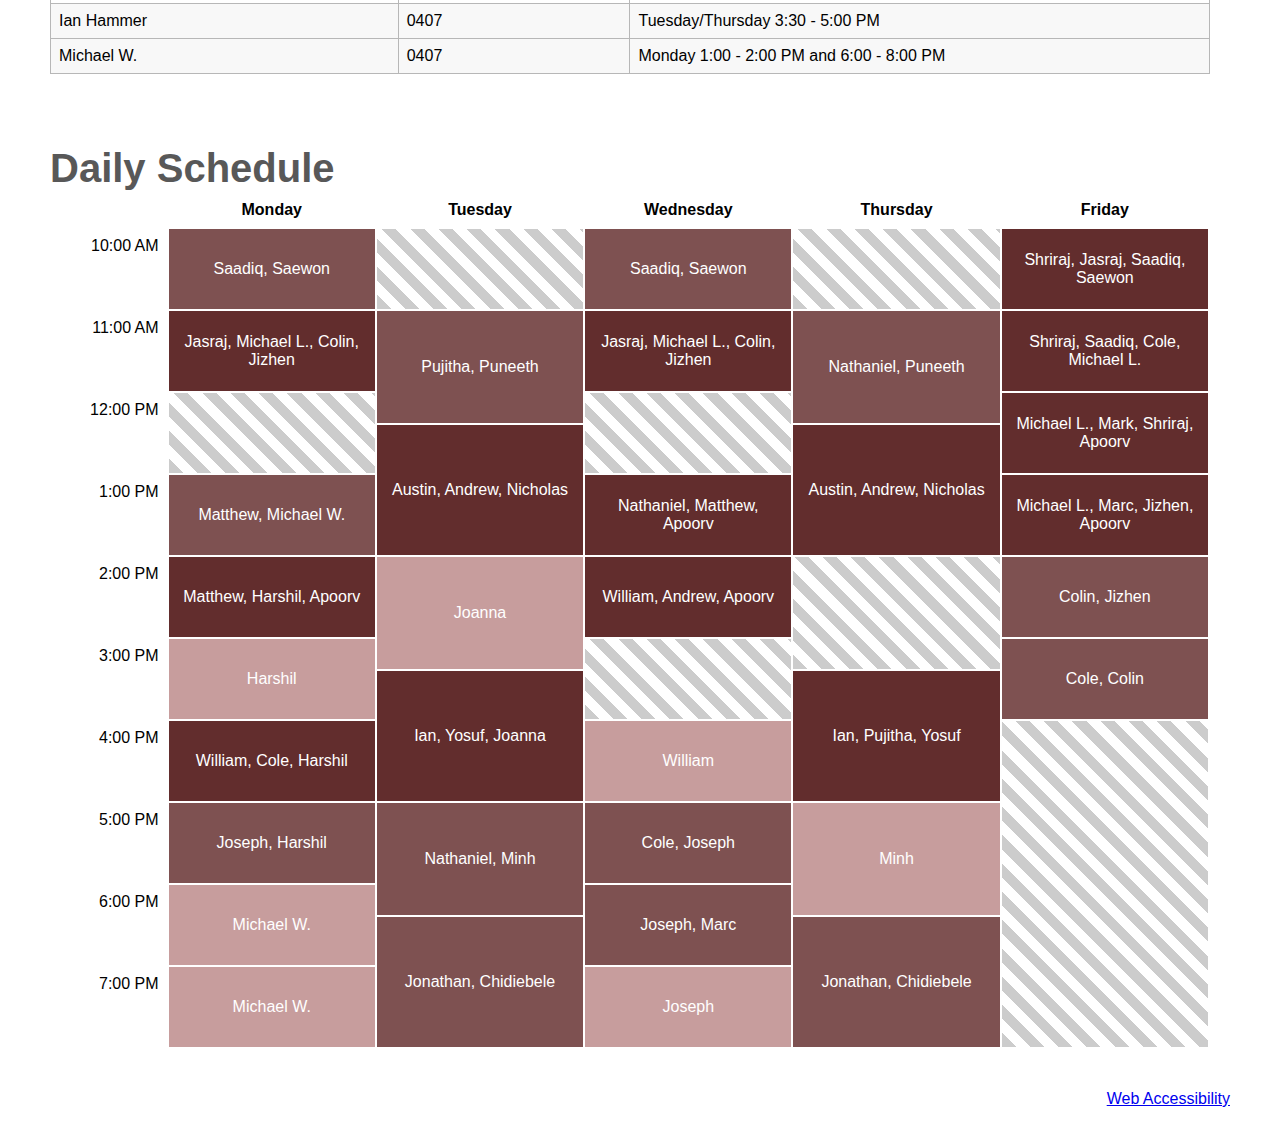
==== commit fd50d152: "Office hours updates" ====
--- a/officehours.html
+++ b/officehours.html
@@ -7,225 +7,374 @@
 <style></style>
 <link rel="shortcut icon" href="https://www.cs.umd.edu/sites/all/themes/cs/favicon.ico" type="image/vnd.microsoft.icon">
 <link href="131.css" rel="stylesheet" type="text/css">
+<style>
+/* Table made by Austin Starnes */
+#schedule {
+	border-collapse: unset;
+	border: unset;
+}
+#schedule td {
+	width: 8em;
+	padding: .5em;
+	margin: unset;
+	border: unset;
+	border-spacing: 2px;
+}
+#schedule th {
+	background: unset;
+	text-align: center;
+}
+	
+.time {
+	vertical-align: top;
+	text-align: right;
+	}
+	
+.half-hour {
+	height: 2em;
+	text-align: center;
+}
+	
+.hour {
+	height: 4em;
+	text-align: center;
+}
+	
+.hour-and-half {
+	height: 6em;
+	text-align: center;
+}
+.zero {
+	background: repeating-linear-gradient(  45deg,  #CCCCCC,  #CCCCCC 10px,  #FFFFFF 10px,  #FFFFFF 20px  );
+}
+.one {
+	background-color: #C79D9D;
+	color: white;
+}
+.two {
+	background-color: #7E5151;
+	color: white;
+}
+.three, .four {
+	background-color: #622D2D;
+	color: white;
+}
+.none {
+	background: repeating-linear-gradient(  45deg,  #CCCCCC,  #CCCCCC 10px,  #FFFFFF 10px,  #FFFFFF 20px  );
+}
+</style>
 </head>
 <body>
 <div class="header">
   <h1>CMSC 131-010x,030x,040x: Object-Oriented Programming I </h1>
   <h3>Taught by Ilchul Yoon: iyoon@cs.umd.edu and Roger Eastman: reastman@cs.umd.edu</h3>
 </div>
-
 <div class="sidebar">
   <ul style="padding-left: 40px">
     <li><a href="index.html">Course Syllabus</a></li>
     <li><a href="officehours.html">Office Hours</a></li>
-	<li><a href="resources.html">Resources</a></li>
-      <li class="dropdown">
-    <a href="javascript:void(0)" class="dropbtn">Other</a>
-    <div class="dropdown-content">
-    <a href="https://www.elms.umd.edu/" target="new">ELMS</a>
-    <a href="https://grades.cs.umd.edu/" target="new">Grade Server</a>
-    <a href="https://gradescope.com" target="new">Gradescope</a>
-    <a href="https://submit.cs.umd.edu/" target="new">Submit Server</a>
-    <a href="https://piazza.com/class/jc97lqaji0w2wj" target="new">Piazza</a>
-		  </div>
-  </li>
+    <li><a href="resources.html">Resources</a></li>
+    <li class="dropdown"> <a href="javascript:void(0)" class="dropbtn">Other</a>
+      <div class="dropdown-content"> <a href="https://www.elms.umd.edu/" target="new">ELMS</a> <a href="https://grades.cs.umd.edu/" target="new">Grade Server</a> <a href="https://gradescope.com" target="new">Gradescope</a> <a href="https://submit.cs.umd.edu/" target="new">Submit Server</a> <a href="https://piazza.com/class/jc97lqaji0w2wj" target="new">Piazza</a> </div>
+    </li>
   </ul>
-	</div>
-  <br>
-	
+</div>
+<br>
 <div class="main">
-      <h1 style="padding-top: 20px; font-size: 40px">Office Hours</h1>
-      <hr> <br>
-      <h2 style="padding-left: 5px ">Instructor Office Hours</h2>
-      <table width="800px" border="1">
-        <tbody>
-          <tr>
-            <td style="width: 30%;">Ilchul Yoon</td>
-            <td style="width: 20%;">AVW 3171</td>
-			<td>Tu/Th 11:30pm ~ 1:30pm</td>
-
-          </tr>
-          <tr>
-            <td>Roger Eastman</td>
-			<td>AVW 3239</td>
-            <td>Mon/Wed 11:00am ~ 12:00pm ; Tu: 9am - noon</td>
-          </tr>
-        </tbody>
-      </table>
-      <br>
-      <br>
-      <h2 style="padding-left: 5px">TA Office Hours (held in AVW 1112)</h2>
-	<br>
-<table border="1">
-  <tbody style="border: white">
-    <tr>
-      <td style="width: 250px">Monday/Wednesday: </td>
-      <td>10:00 AM - 8:00 PM</td>
-    </tr>
-    <tr>
-      <td>Tuesday/Thursday:</td>
-      <td>9:30 AM - 8:00 PM</td>
-    </tr>
-	      <tr>
-      <td>Friday:</td>
-      <td>10:00 AM - 4:00 PM</td>
-    </tr>
-  </tbody>
-</table>
+  <h1 style="padding-top: 20px; font-size: 40px">Office Hours</h1>
+  <hr>
+  <br>
+  <h2 style="padding-left: 5px ">Instructor Office Hours</h2>
+  <table width="800px" border="1">
+    <tbody>
+      <tr>
+        <td style="width: 30%;">Ilchul Yoon</td>
+        <td style="width: 20%;">AVW 3171</td>
+        <td>Tu/Th 11:30pm ~ 1:30pm</td>
+      </tr>
+      <tr>
+        <td>Roger Eastman</td>
+        <td>AVW 3239</td>
+        <td>Mon/Wed 11:00am ~ 12:00pm ; Tu: 9am - noon</td>
+      </tr>
+    </tbody>
+  </table>
+  <br>
+  <br>
+  <h2 style="padding-left: 5px">TA Office Hours (held in AVW 1112)</h2>
+  <br>
+  <table border="1">
+    <tbody style="border: white">
+      <tr>
+        <td style="width: 250px">Monday/Wednesday: </td>
+        <td>10:00 AM - 12:00 PM and 1:00 PM - 8:00 PM</td>
+      </tr>
+      <tr>
+        <td>Tuesday/Thursday:</td>
+        <td>11:00 AM - 8:00 PM</td>
+      </tr>
+      <tr>
+        <td>Friday:</td>
+        <td>10:00 AM - 4:00 PM</td>
+      </tr>
+    </tbody>
+  </table>
+  <br>
+  <i>There are currently no office hours Wednesday 3:00 PM - 4:00 PM and Thursday 2:00 PM - 3:30 PM</i> <br>
+  <br>
+  <table width="800px" border="1">
+    <tbody>
+      <tr>
+        <th style="width: 30%; background: #F0F0F0;">Name</th>
+        <th style="width: 20%;  background: #F0F0F0;">Section</th>
+        <th scope="col" style=" background: #F0F0F0;">Office Hours</th>
+      </tr>
+      <tr>
+        <td>Austin Starnes</td>
+        <td>0101</td>
+        <td>Tuesday/Thursday 12:30 PM - 2:00 PM</td>
+      </tr>
+      <tr>
+        <td>Joanna Shoemaker</td>
+        <td>0101</td>
+        <td>Tuesday 2:00 PM - 5:00 PM</td>
+      </tr>
+      <tr style="background: #F8F8F8;">
+        <td>Jasraj Singh</td>
+        <td>0103</td>
+        <td>Monday/Wednesday 11:00 AM - 12:00 PM, Friday 10:00 AM - 11:00 AM</td>
+      </tr>
+      <tr style="background: #F8F8F8;">
+        <td>Colin Chen</td>
+        <td>0103</td>
+        <td>Monday/Wednesday 11:00 AM - 12:00 PM, Friday 2:00 PM - 4:00 PM</td>
+      </tr>
+      <tr>
+        <td>Marc Haller</td>
+        <td>0104</td>
+        <td>Wednesday 6:00 PM - 7:00 PM, Friday 12:00 PM - 2:00 PM</td>
+      </tr>
+      <tr>
+        <td>Jain Harshil Sanjay</td>
+        <td>0104</td>
+        <td>Monday 2:00 PM - 6:00 PM</td>
+      </tr>
+      <tr style="background: #F8F8F8;">
+        <td>Shriraj Gandhi</td>
+        <td>0301</td>
+        <td>Friday 10:00 AM - 1:00 PM</td>
+      </tr>
+      <tr style="background: #F8F8F8;">
+        <td>Matthew Chung</td>
+        <td>0301</td>
+        <td>Monday 1:00 PM - 3:00 PM, Wednesday 1:00 PM - 2:00 PM</td>
+      </tr>
+      <tr>
+        <td>Michael L.</td>
+        <td>0302</td>
+        <td>Monday/Wednesday 11:00 AM - 12:00 PM, Friday 11:00 AM - 2:00 PM</td>
+      </tr>
+      <tr>
+        <td>Jizhen Wang</td>
+        <td>0302</td>
+        <td>Monday 11:00 AM - 12:00 PM, Wednesday 11:00 AM - 12:00 PM, Friday 1:00 PM - 3:00 PM</td>
+      </tr>
+      <tr style="background: #F8F8F8;">
+        <td>Andrew Chalfant</td>
+        <td>0303</td>
+        <td>Tuesday/Thursday 12:30 PM - 2:00 PM, Wednesday 2:00 PM - 3:00 PM</td>
+      </tr>
+      <tr style="background: #F8F8F8;">
+        <td>Joseph Lui</td>
+        <td>0303</td>
+        <td>Monday 5:00 PM - 6:00 PM, Wednesday 5:00 PM - 8:00 PM</td>
+      </tr>
+      <tr>
+        <td>Jonathan Saewitz</td>
+        <td>0304</td>
+        <td>Tuesday/Thursday 6:30 PM - 8:00 PM</td>
+      </tr>
+      <tr>
+        <td>Minh Nguyen</td>
+        <td>0304</td>
+        <td>Tuesday/Thursday 5:00 PM - 6:30 PM</td>
+      </tr>
+      <tr style="background: #F8F8F8;">
+        <td>Cole Alban</td>
+        <td>0401</td>
+        <td>Monday 4:00 PM - 5:00 PM, Wednesday 5:00 PM - 8:00 PM</td>
+      </tr>
+      <tr style="background: #F8F8F8;">
+        <td>Saewon Kwak</td>
+        <td>0401</td>
+        <td>Monday/Wednesday/Friday 10:00 AM - 11:00 PM</td>
+      </tr>
+      <tr>
+        <td>Puneeth Bikkumanla</td>
+        <td>0402</td>
+        <td>Tuesday/Thursday 11:00 AM - 12:30 PM</td>
+      </tr>
+      <tr>
+        <td>Nathaniel Grammel</td>
+        <td>0402/0405</td>
+        <td>Tuesday 5:00 PM - 6:00 PM, Wednesday 1:00 PM - 2:00 PM, Thursday 11:00 PM - 12:30 PM</td>
+      </tr>
+      <tr style="background: #F8F8F8;">
+        <td>Pujitha Lava</td>
+        <td>0403</td>
+        <td>Tuesday 11:00 AM - 12:30 PM, Thursday 3:30 - 5:00</td>
+      </tr>
+      <tr style="background: #F8F8F8;">
+        <td>Apoorv Bansal</td>
+        <td>0403</td>
+        <td>Monday 2:00 PM - 3:00 PM, Wednesday 1:00 PM - 3:00 PM, Friday 12:00 PM - 2:00 PM</td>
+      </tr>
+      <tr>
+        <td>Chidiebele Udeze</td>
+        <td>0404</td>
+        <td>Tuesday/Thursday 6:30 PM - 8:00 PM</td>
+      </tr>
+      <tr>
+        <td>Nicholas Guan</td>
+        <td>0404</td>
+        <td>Tuesday/Thursday 12:30 PM - 2:00 PM</td>
+      </tr>
+      <tr style="background: #F8F8F8;">
+        <td>William Poling</td>
+        <td>0405</td>
+        <td>Monday 4:00 PM - 5:00 PM, Wednesday 2:00 PM - 3:00 PM and 4:00 PM - 5:00 PM</td>
+      </tr>
+      <tr>
+        <td>Saadiq Shaik</td>
+        <td>0406</td>
+        <td>Monday/Wednesday 10:00 AM - 11:00 AM, Friday 10:00 AM - 12:00 PM</td>
+      </tr>
+      <tr>
+        <td>Yusuf Americianaki</td>
+        <td>0406</td>
+        <td>Tuesday/Thursday 3:30 - 5:00 PM</td>
+      </tr>
+      <tr style="background: #F8F8F8;">
+        <td>Ian Hammer</td>
+        <td>0407</td>
+        <td>Tuesday/Thursday 3:30 - 5:00 PM</td>
+      </tr>
+      <tr style="background: #F8F8F8;">
+        <td>Michael W.</td>
+        <td>0407</td>
+        <td>Monday 1:00 - 2:00 PM and 6:00 - 8:00 PM</td>
+      </tr>
+    </tbody>
+  </table>
+  <br>
+  <br>
 	<br>
 	<br>
-      <table width="800px" border="1">
-        <tbody>
-          <tr>
-            <th style="width: 30%; background: #F0F0F0;">Name</th>
-            <th style="width: 20%;  background: #F0F0F0;">Section</th>
-            <th scope="col" style=" background: #F0F0F0;">Office Hours</th>
-          </tr>
-          <tr>
-            <td>Austin Starnes</td>
-            <td>0101</td>
-            <td>Tuesday/Thursday 9:30 AM - 11:00 AM</td>
-          </tr>
-          <tr>
-            <td>Joanna Shoemaker</td>
-            <td>0101</td>
-            <td>Tuesday 2:00 PM - 5:00 PM</td>
-          </tr>
-          <tr style="background: #F8F8F8;">
-            <td>Jasraj Singh</td>
-            <td>0103</td>
-            <td>Monday/Wednesday 11:00 AM - 12:00 PM, Friday 10:00 AM - 11:00 AM</td>
-          </tr>
-          <tr style="background: #F8F8F8;">
-            <td>Colin Chen</td>
-            <td>0103</td>
-            <td>Monday/Wednesday 11:00 AM - 12:00 PM</td>
-          </tr>
-          <tr>
-            <td>Marc Haller</td>
-            <td>0104</td>
-            <td>Wednesday 11:00 AM - 12:00 PM, Friday 2:00 PM - 4:00 PM</td>
-          </tr>
-          <tr>
-            <td>Jain Harshil Sanjay</td>
-            <td>0104</td>
-            <td>Monday 2:00 PM - 6:00 PM, Thursday 2:00 PM - 3:00 PM </td>
-          </tr>
-          <tr style="background: #F8F8F8;">
-            <td>Shiraj Gandhi</td>
-            <td>0301</td>
-            <td>Friday 10:00 AM - 1:00 PM</td>
-          </tr>
-		<tr style="background: #F8F8F8;">
-            <td>Matthew Chung</td>
-            <td>0301</td>
-            <td>Monday 1:00 PM - 3:00 PM, Wednesday 1:00 PM - 2:00 PM</td>
-          </tr>
-          <tr>
-            <td>Michael Liu</td>
-            <td>0302</td>
-            <td>Monday 11:00 AM - 12:00 PM</td>
-          </tr>
-          <tr>
-            <td>Jizhen Wang</td>
-            <td>0302</td>
-            <td>Monday 11:00 AM - 12:00 PM, 6:00 PM - 7:00 PM, Wednesday 11:00 AM - 12:00 PM, 6:00 PM - 7:00 PM</td>
-          </tr>
-          <tr style="background: #F8F8F8;">
-            <td>Andrew Chalfant</td>
-            <td>0303</td>
-            <td>Tuesday/Thursday 12:30 PM - 2:00 PM, Wednesday 2:00 PM - 3:00 PM</td>
-          </tr>
-          <tr style="background: #F8F8F8;">
-            <td>Joseph Lui</td>
-            <td>0303</td>
-            <td>Monday 5:00 PM - 6:00 PM, Wednesday 5:00 PM - 8:00 PM</td>
-          </tr>
-          <tr>
-            <td>Jonathan Saewitz</td>
-            <td>0304</td>
-            <td>Tuesday/Thursday 6:30 PM - 8:00 PM</td>
-          </tr>
-          <tr>
-            <td>Minh Nguyen</td>
-            <td>0304</td>
-            <td>Tuesday/Thursday 5:00 PM - 6:30 PM</td>
-          </tr>
-          <tr style="background: #F8F8F8;">
-            <td>Cole Alban</td>
-            <td>0401</td>
-            <td>Monday 4:00 PM - 5:00 PM, Wednesday 5:00 PM - 6:00 PM, Friday 11:00 AM - 12:00 PM</td>
-          </tr>
-          <tr style="background: #F8F8F8;">
-            <td>Saewon Kwak</td>
-            <td>0401</td>
-            <td>Monday/Wednesday/Friday 11:00 AM - 12:00 PM</td>
-          </tr>
-          <tr>
-            <td>Puneeth Bikkumanla</td>
-            <td>0402</td>
-            <td>Tuesday/Thursday 11:00 AM - 12:30 PM</td>
-          </tr>
-          <tr>
-            <td>Nathaniel Grammel</td>
-            <td>0402/0405</td>
-            <td></td>
-          </tr>
-          <tr style="background: #F8F8F8;">
-            <td>Pujitha Lava</td>
-            <td>0403</td>
-            <td>Tuesday/Thursday 11:00 AM - 12:30 PM</td>
-          </tr>
-		<tr style="background: #F8F8F8;">
-            <td>Apoorv Bansal</td>
-            <td>0403</td>
-            <td></td>
-          </tr>
-          <tr>
-            <td>Chidiebele Udeze</td>
-            <td>0404</td>
-            <td>Tuesday/Thursday 6:30 PM - 8:00 PM</td>
-          </tr>
-          <tr>
-            <td>Nicholas Guan</td>
-            <td>0404</td>
-            <td>Tuesday/Thursday 12:30 PM - 2:00 PM</td>
-          </tr>
-		<tr style="background: #F8F8F8;">
-            <td>William Poling</td>
-            <td>0405</td>
-            <td>Monday 3:00 PM - 5:00 PM, Wednesday 2:00 PM - 3:00 PM</td>
-          </tr>
-          <tr>
-            <td>Saadiq Shaik</td>
-            <td>0406</td>
-            <td>Monday/Wednesday 10:00 AM - 11:00 AM, Friday 10:00 AM - 12:00 PM</td>
-          </tr>
-          <tr>
-            <td>Yusuf Americianaki</td>
-            <td>0406</td>
-            <td>Tuesday/Thursday 3:30 - 5:00 PM</td>
-          </tr>
-		<tr style="background: #F8F8F8;">
-            <td>Ian Hammer</td>
-            <td>0407</td>
-            <td>Tuesday/Thursday 3:30 - 5:00 PM</td>
-          </tr>
-		<tr style="background: #F8F8F8;">
-            <td>Michael Williams</td>
-            <td>0407</td>
-            <td>Monday 1:00 - 2:00 PM, 6:00 - 8:00 PM</td>
-          </tr>
-        </tbody>
-      </table>
-      <br>
-      <br>
-      <p style="text-align: right;"><a href="https://www.umd.edu/web-accessibility" title="UMD Web Accessibility">Web
-          Accessibility</a></p>
-      <br>
-
-    </div>
-	
+	<h1>Daily Schedule</h1>
+  <table id="schedule" >
+    <thead>
+      <tr>
+        <th></th>
+        <th>Monday</th>
+        <th>Tuesday</th>
+        <th>Wednesday</th>
+        <th>Thursday</th>
+        <th>Friday</th>
+      </tr>
+    </thead>
+    <tbody>
+      <tr>
+        <td class="time" rowspan="2" style="text-align: right; width: 10%;">10:00 AM</td>
+        <td class="two hour" rowspan="2">Saadiq, Saewon</td>
+        <td class="none hour" rowspan="2">&nbsp;</td>
+        <td class="two hour" rowspan="2">Saadiq, Saewon</td>
+        <td class="none hour" rowspan="2">&nbsp;</td>
+        <td class="four hour" rowspan="2">Shriraj, Jasraj, Saadiq, Saewon</td>
+      </tr>
+      <tr> </tr>
+      <tr>
+        <td class="time" rowspan="2">11:00 AM</td>
+        <td class="four hour" rowspan="2">Jasraj, Michael L., Colin, Jizhen</td>
+        <td class="two hour-and-half" rowspan="3">Pujitha, Puneeth</td>
+        <td class="four hour" rowspan="2">Jasraj, Michael L., Colin, Jizhen</td>
+        <td class="two hour-and-half" rowspan="3">Nathaniel, Puneeth</td>
+        <td class="four hour" rowspan="2">Shriraj, Saadiq, Cole, Michael L.</td>
+      </tr>
+      <tr> </tr>
+      <tr>
+        <td class="time" rowspan="2">12:00 PM</td>
+        <td class="none hour" rowspan="2">&nbsp;</td>
+        <td class="none hour" rowspan="2">&nbsp;</td>
+        <td class="four hour" rowspan="2">Michael L., Mark, Shriraj, Apoorv</td>
+      </tr>
+      <tr>
+        <td class="three hour-and-half" rowspan="3">Austin, Andrew, Nicholas</td>
+        <td class="three hour-and-half" rowspan="3">Austin, Andrew, Nicholas</td>
+      </tr>
+      <tr>
+        <td class="time" rowspan="2">1:00 PM</td>
+        <td class="two hour" rowspan="2">Matthew, Michael W.</td>
+        <td class="three hour" rowspan="2">Nathaniel, Matthew, Apoorv</td>
+        <td class="four hour" rowspan="2">Michael L., Marc, Jizhen, Apoorv</td>
+      </tr>
+      <tr> </tr>
+      <tr>
+        <td class="time" rowspan="2">2:00 PM</td>
+        <td class="three hour" rowspan="2">Matthew, Harshil, Apoorv</td>
+        <td class="one hour-and-half" rowspan="3">Joanna</td>
+        <td class="three hour" rowspan="2">William, Andrew, Apoorv</td>
+        <td class="zero hour-and-half" rowspan="3">&nbsp;</td>
+        <td class="two hour" rowspan="2">Colin, Jizhen</td>
+      </tr>
+      <tr> </tr>
+      <tr>
+        <td class="time" rowspan="2">3:00 PM</td>
+        <td class="one hour" rowspan="2">Harshil</td>
+        <td class="zero hour" rowspan="2">&nbsp;</td>
+        <td class="two hour" rowspan="2">Cole, Colin</td>
+      </tr>
+      <tr>
+        <td class="three hour-and-half" rowspan="3">Ian, Yosuf, Joanna</td>
+        <td class="three hour-and-half" rowspan="3">Ian, Pujitha, Yosuf</td>
+      </tr>
+      <tr>
+        <td class="time" rowspan="2">4:00 PM</td>
+        <td class="three hour" rowspan="2">William, Cole, Harshil</td>
+        <td class="one hour" rowspan="2">William</td>
+        <td class="none hour" rowspan="8">&nbsp;</td>
+      </tr>
+      <tr> </tr>
+      <tr>
+        <td class="time" rowspan="2">5:00 PM</td>
+        <td class="two hour" rowspan="2">Joseph, Harshil</td>
+        <td class="two hour-and-half" rowspan="3">Nathaniel, Minh</td>
+        <td class="two hour" rowspan="2">Cole, Joseph</td>
+        <td class="one hour-and-half" rowspan="3">Minh</td>
+      </tr>
+      <tr> </tr>
+      <tr>
+        <td class="time" rowspan="2">6:00 PM</td>
+        <td class="one hour" rowspan="2">Michael W.</td>
+        <td class="two hour" rowspan="2">Joseph, Marc</td>
+      </tr>
+      <tr>
+        <td class="two hour-and-half" rowspan="3">Jonathan, Chidiebele</td>
+        <td class="two hour-and-half" rowspan="3">Jonathan, Chidiebele</td>
+      </tr>
+      <tr>
+        <td class="time" rowspan="2">7:00 PM</td>
+        <td class="one hour" rowspan="2">Michael W.</td>
+        <td class="one hour" rowspan="2">Joseph</td>
+      </tr>
+      <tr> </tr>
+    </tbody>
+  </table>
+  <br>
+  <br>
+  <p style="text-align: right;"><a href="https://www.umd.edu/web-accessibility" title="UMD Web Accessibility">Web
+    Accessibility</a></p>
+  <br>
+</div>
 <script src="https://umd-header.umd.edu/build/bundle.js?search=1&search_domain=cs&events=1&news=1&schools=1&admissions=1&support=0&support_url=&wrapper=1100&sticky=0"></script>
 </body>
-</html>
+</html>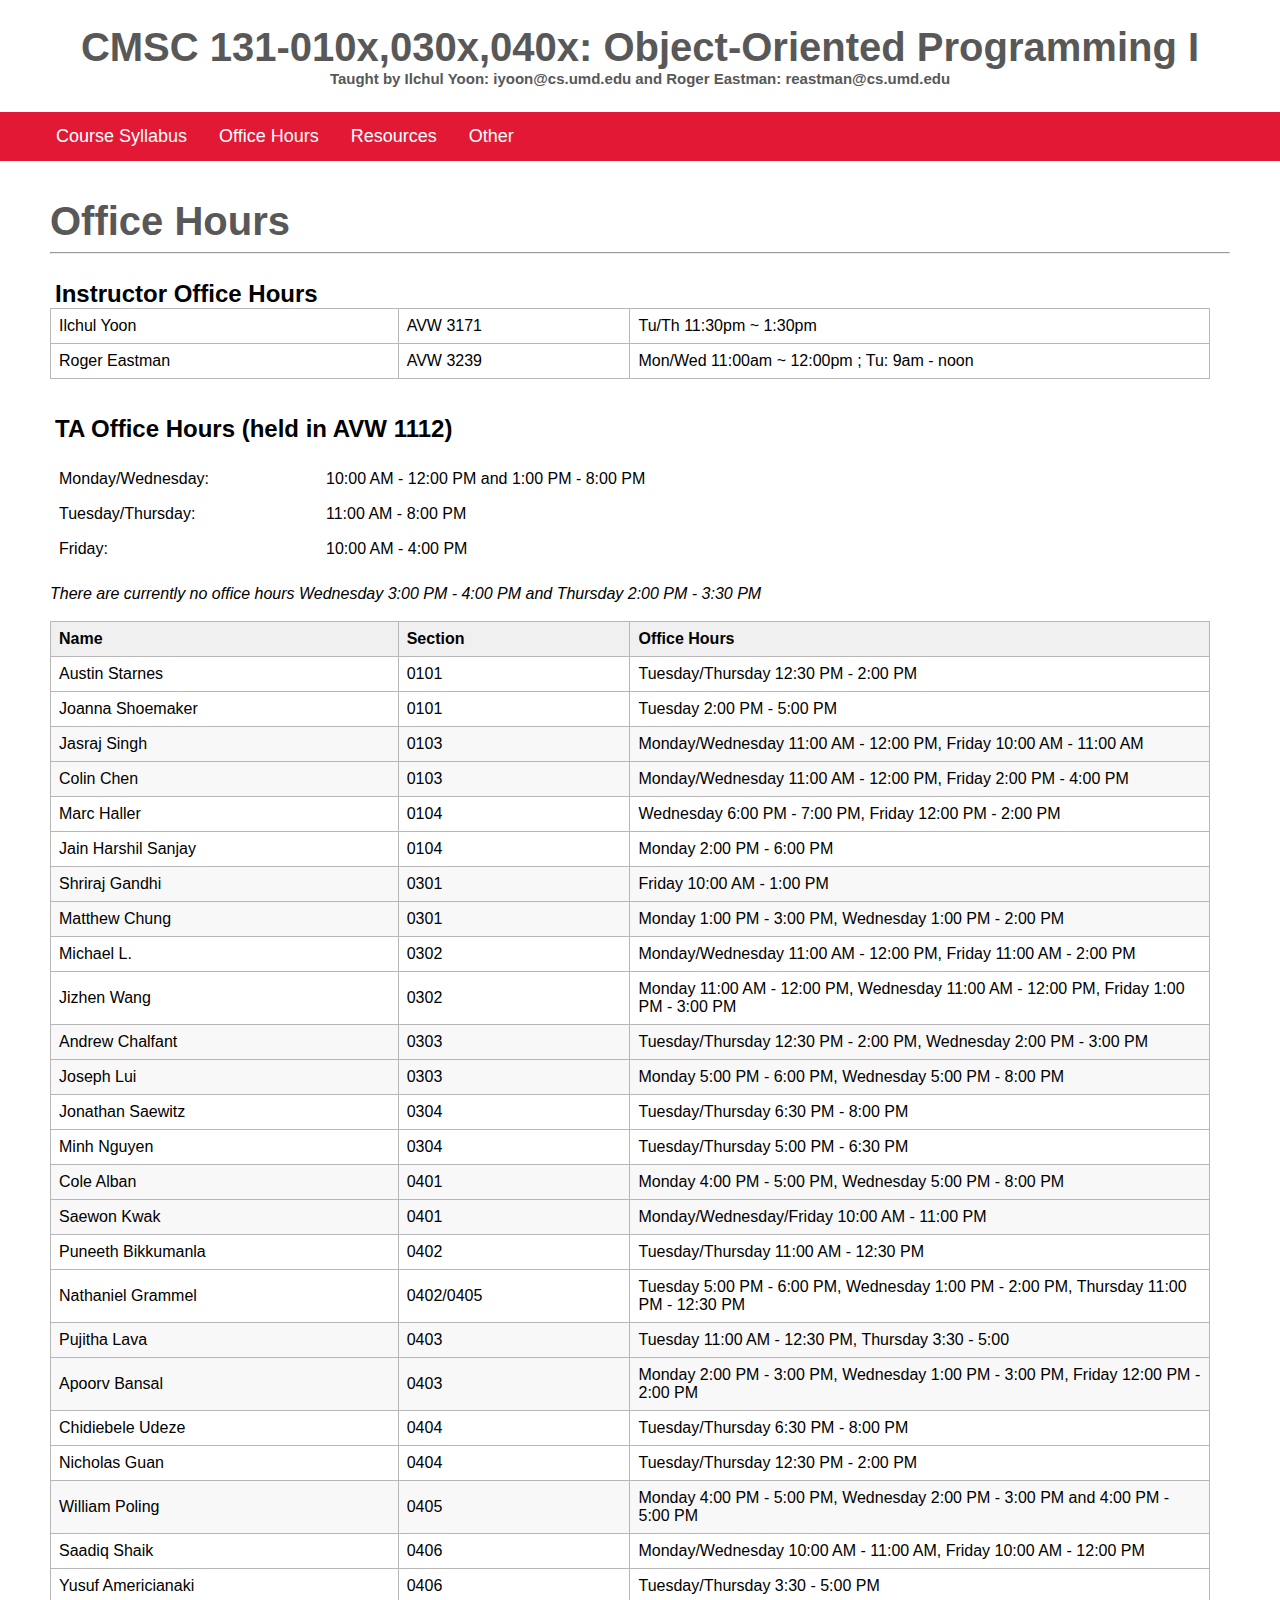
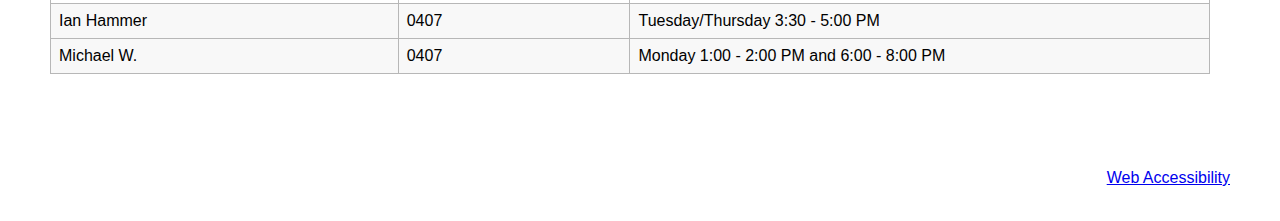
==== commit 1c6d95a8: "Office hours update" ====
--- a/officehours.html
+++ b/officehours.html
@@ -269,106 +269,6 @@
   <br>
   <br>
 	<br>
-	<br>
-	<h1>Daily Schedule</h1>
-  <table id="schedule" >
-    <thead>
-      <tr>
-        <th></th>
-        <th>Monday</th>
-        <th>Tuesday</th>
-        <th>Wednesday</th>
-        <th>Thursday</th>
-        <th>Friday</th>
-      </tr>
-    </thead>
-    <tbody>
-      <tr>
-        <td class="time" rowspan="2" style="text-align: right; width: 10%;">10:00 AM</td>
-        <td class="two hour" rowspan="2">Saadiq, Saewon</td>
-        <td class="none hour" rowspan="2">&nbsp;</td>
-        <td class="two hour" rowspan="2">Saadiq, Saewon</td>
-        <td class="none hour" rowspan="2">&nbsp;</td>
-        <td class="four hour" rowspan="2">Shriraj, Jasraj, Saadiq, Saewon</td>
-      </tr>
-      <tr> </tr>
-      <tr>
-        <td class="time" rowspan="2">11:00 AM</td>
-        <td class="four hour" rowspan="2">Jasraj, Michael L., Colin, Jizhen</td>
-        <td class="two hour-and-half" rowspan="3">Pujitha, Puneeth</td>
-        <td class="four hour" rowspan="2">Jasraj, Michael L., Colin, Jizhen</td>
-        <td class="two hour-and-half" rowspan="3">Nathaniel, Puneeth</td>
-        <td class="four hour" rowspan="2">Shriraj, Saadiq, Cole, Michael L.</td>
-      </tr>
-      <tr> </tr>
-      <tr>
-        <td class="time" rowspan="2">12:00 PM</td>
-        <td class="none hour" rowspan="2">&nbsp;</td>
-        <td class="none hour" rowspan="2">&nbsp;</td>
-        <td class="four hour" rowspan="2">Michael L., Mark, Shriraj, Apoorv</td>
-      </tr>
-      <tr>
-        <td class="three hour-and-half" rowspan="3">Austin, Andrew, Nicholas</td>
-        <td class="three hour-and-half" rowspan="3">Austin, Andrew, Nicholas</td>
-      </tr>
-      <tr>
-        <td class="time" rowspan="2">1:00 PM</td>
-        <td class="two hour" rowspan="2">Matthew, Michael W.</td>
-        <td class="three hour" rowspan="2">Nathaniel, Matthew, Apoorv</td>
-        <td class="four hour" rowspan="2">Michael L., Marc, Jizhen, Apoorv</td>
-      </tr>
-      <tr> </tr>
-      <tr>
-        <td class="time" rowspan="2">2:00 PM</td>
-        <td class="three hour" rowspan="2">Matthew, Harshil, Apoorv</td>
-        <td class="one hour-and-half" rowspan="3">Joanna</td>
-        <td class="three hour" rowspan="2">William, Andrew, Apoorv</td>
-        <td class="zero hour-and-half" rowspan="3">&nbsp;</td>
-        <td class="two hour" rowspan="2">Colin, Jizhen</td>
-      </tr>
-      <tr> </tr>
-      <tr>
-        <td class="time" rowspan="2">3:00 PM</td>
-        <td class="one hour" rowspan="2">Harshil</td>
-        <td class="zero hour" rowspan="2">&nbsp;</td>
-        <td class="two hour" rowspan="2">Cole, Colin</td>
-      </tr>
-      <tr>
-        <td class="three hour-and-half" rowspan="3">Ian, Yosuf, Joanna</td>
-        <td class="three hour-and-half" rowspan="3">Ian, Pujitha, Yosuf</td>
-      </tr>
-      <tr>
-        <td class="time" rowspan="2">4:00 PM</td>
-        <td class="three hour" rowspan="2">William, Cole, Harshil</td>
-        <td class="one hour" rowspan="2">William</td>
-        <td class="none hour" rowspan="8">&nbsp;</td>
-      </tr>
-      <tr> </tr>
-      <tr>
-        <td class="time" rowspan="2">5:00 PM</td>
-        <td class="two hour" rowspan="2">Joseph, Harshil</td>
-        <td class="two hour-and-half" rowspan="3">Nathaniel, Minh</td>
-        <td class="two hour" rowspan="2">Cole, Joseph</td>
-        <td class="one hour-and-half" rowspan="3">Minh</td>
-      </tr>
-      <tr> </tr>
-      <tr>
-        <td class="time" rowspan="2">6:00 PM</td>
-        <td class="one hour" rowspan="2">Michael W.</td>
-        <td class="two hour" rowspan="2">Joseph, Marc</td>
-      </tr>
-      <tr>
-        <td class="two hour-and-half" rowspan="3">Jonathan, Chidiebele</td>
-        <td class="two hour-and-half" rowspan="3">Jonathan, Chidiebele</td>
-      </tr>
-      <tr>
-        <td class="time" rowspan="2">7:00 PM</td>
-        <td class="one hour" rowspan="2">Michael W.</td>
-        <td class="one hour" rowspan="2">Joseph</td>
-      </tr>
-      <tr> </tr>
-    </tbody>
-  </table>
   <br>
   <br>
   <p style="text-align: right;"><a href="https://www.umd.edu/web-accessibility" title="UMD Web Accessibility">Web
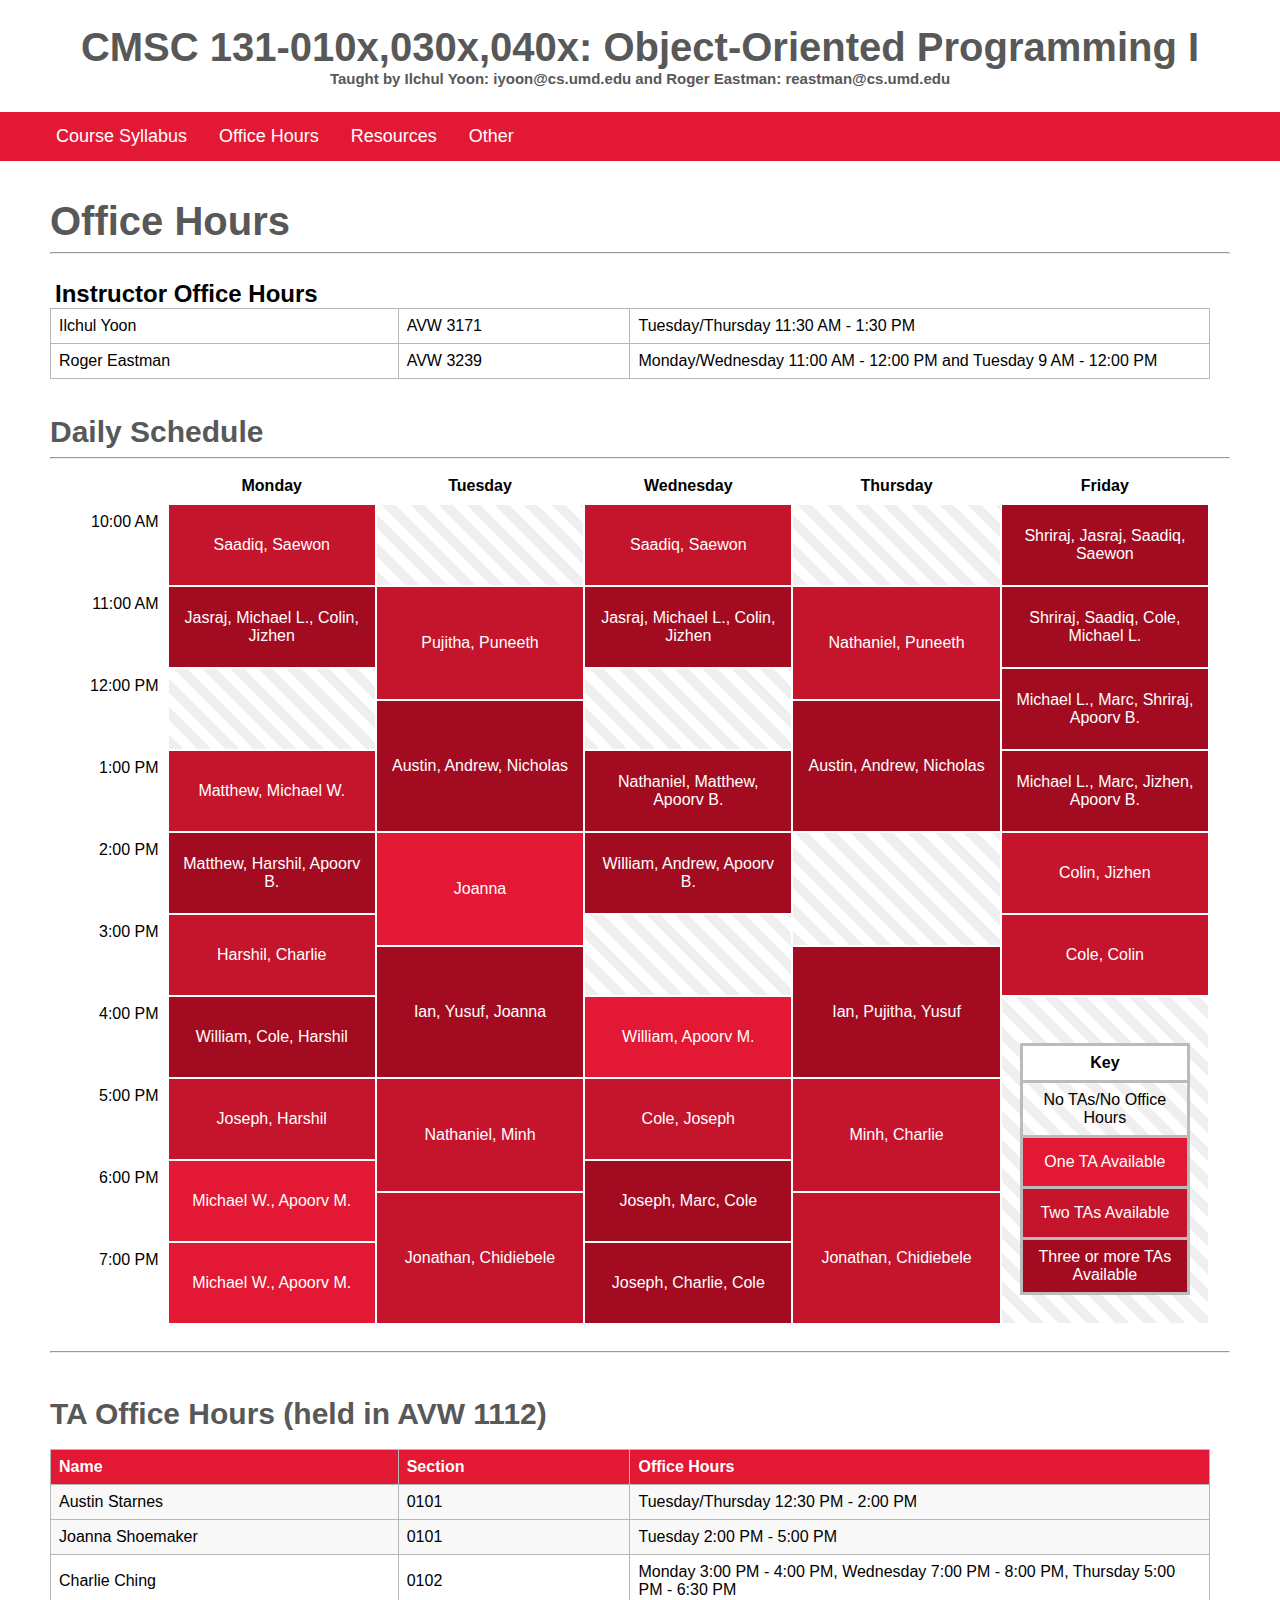
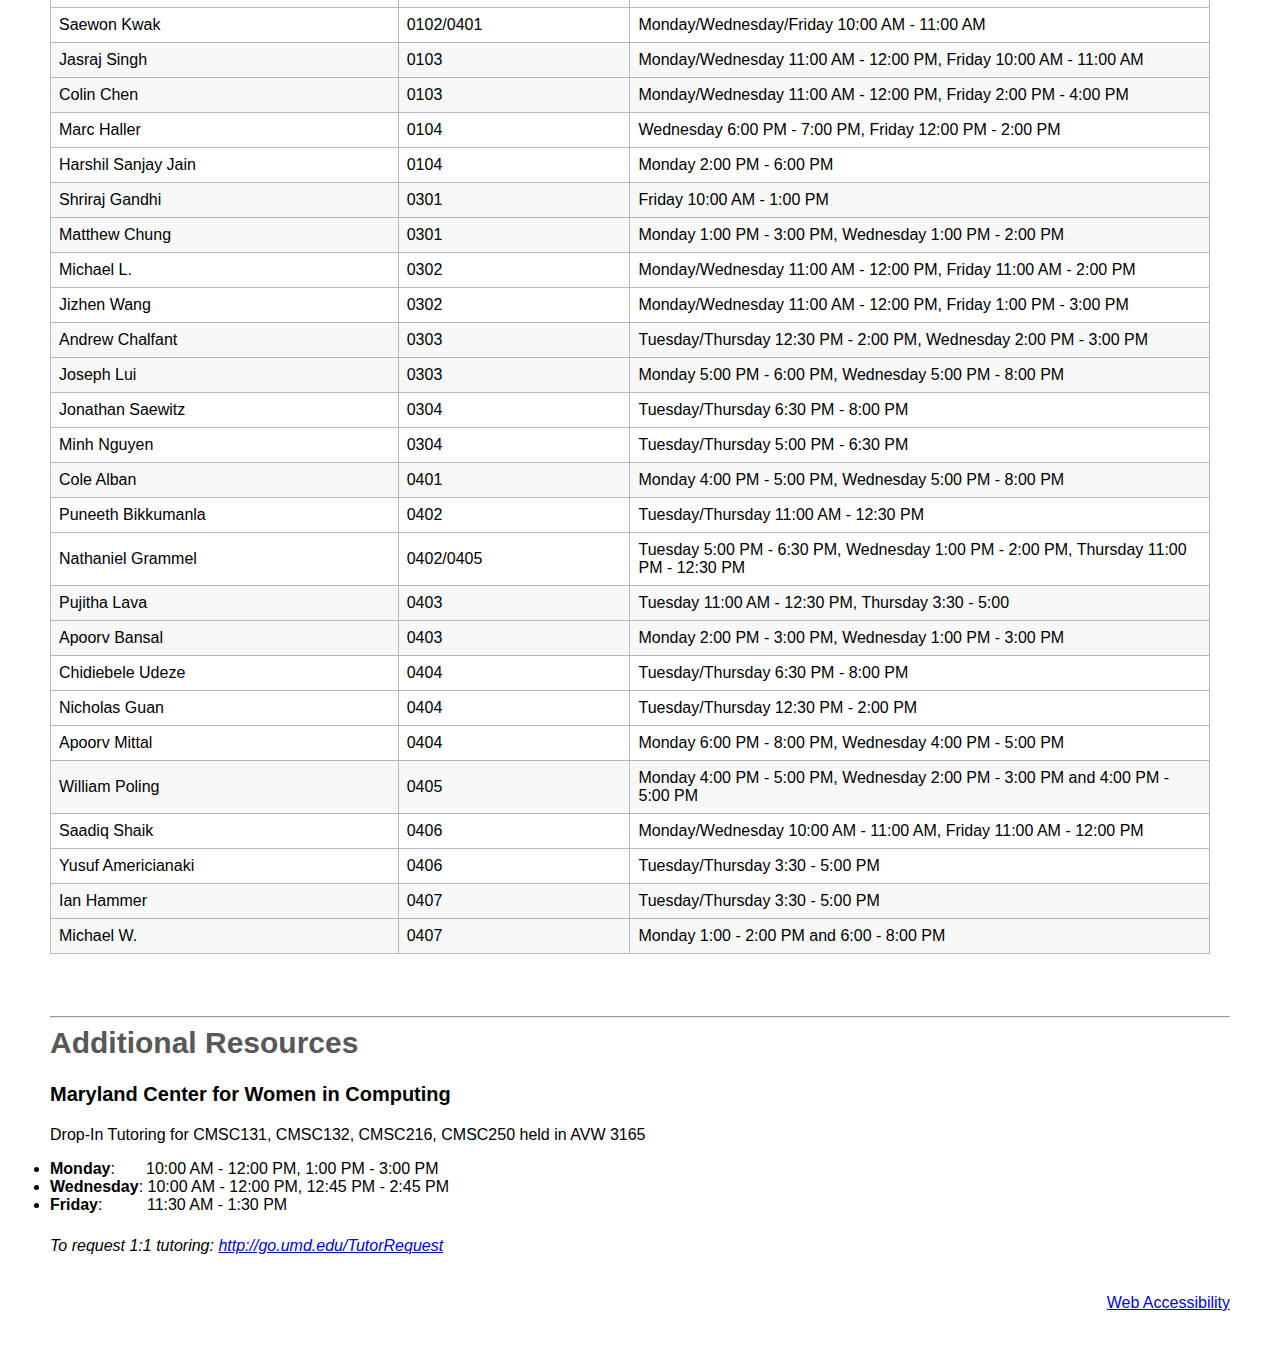
==== commit 262f0b00: "Made for CMSC131 at the University of Maryland taught by Professor Ilchul Yoon with help from Austin" ====
--- a/officehours.html
+++ b/officehours.html
@@ -11,7 +11,7 @@
 /* Table made by Austin Starnes */
 #schedule {
 	border-collapse: unset;
-	border: unset;
+	border: black;
 }
 #schedule td {
 	width: 8em;
@@ -45,22 +45,41 @@
 	text-align: center;
 }
 .zero {
-	background: repeating-linear-gradient(  45deg,  #CCCCCC,  #CCCCCC 10px,  #FFFFFF 10px,  #FFFFFF 20px  );
+	background: repeating-linear-gradient(  45deg,  #EFEFEF,  #EFEFEF 10px,  #FFFFFF 10px,  #FFFFFF 20px  );
 }
 .one {
-	background-color: #C79D9D;
+	background-color: #E21834;
 	color: white;
 }
 .two {
-	background-color: #7E5151;
+	background-color: #C4152D;
 	color: white;
 }
 .three, .four {
-	background-color: #622D2D;
+	background-color: #A30B20;
 	color: white;
 }
 .none {
-	background: repeating-linear-gradient(  45deg,  #CCCCCC,  #CCCCCC 10px,  #FFFFFF 10px,  #FFFFFF 20px  );
+	background: repeating-linear-gradient(  45deg,  #EFEFEF,  #EFEFEF 10px,  #FFFFFF 10px,  #FFFFFF 20px  );
+}
+#key {
+	margin: auto;
+}
+#key td {
+	width: 8em;
+	border: unset;
+	border: 3px solid #BBBBBB;
+	margin: unset;
+	border-spacing: 0px!important;
+	margin: 0px;
+}
+#key th {
+	border: unset;
+	border: 3px solid #BBBBBB;
+	margin: unset;
+	border-spacing: 0px!important;
+	margin: 0px;
+	background-color: #FFFFFF;
 }
 </style>
 </head>
@@ -75,7 +94,7 @@
     <li><a href="officehours.html">Office Hours</a></li>
     <li><a href="resources.html">Resources</a></li>
     <li class="dropdown"> <a href="javascript:void(0)" class="dropbtn">Other</a>
-      <div class="dropdown-content"> <a href="https://www.elms.umd.edu/" target="new">ELMS</a> <a href="https://grades.cs.umd.edu/" target="new">Grade Server</a> <a href="https://gradescope.com" target="new">Gradescope</a> <a href="https://submit.cs.umd.edu/" target="new">Submit Server</a> <a href="https://piazza.com/class/jc97lqaji0w2wj" target="new">Piazza</a> </div>
+      <div class="dropdown-content"> <a href="https://www.elms.umd.edu/" target="new">ELMS</a> <a href="https://grades.cs.umd.edu/" target="new">Grade Server</a> <a href="https://gradescope.com" target="new">Gradescope</a> <a href="https://submit.cs.umd.edu/" target="new">Submit Server</a> <a href="piazza.com/umd/spring2018/cmsc131010x030x040x" target="new">Piazza</a> </div>
     </li>
   </ul>
 </div>
@@ -90,55 +109,158 @@
       <tr>
         <td style="width: 30%;">Ilchul Yoon</td>
         <td style="width: 20%;">AVW 3171</td>
-        <td>Tu/Th 11:30pm ~ 1:30pm</td>
+        <td>Tuesday/Thursday 11:30 AM - 1:30 PM</td>
       </tr>
       <tr>
         <td>Roger Eastman</td>
         <td>AVW 3239</td>
-        <td>Mon/Wed 11:00am ~ 12:00pm ; Tu: 9am - noon</td>
+        <td>Monday/Wednesday 11:00 AM - 12:00 PM and Tuesday 9 AM - 12:00 PM</td>
       </tr>
     </tbody>
   </table>
   <br>
   <br>
-  <h2 style="padding-left: 5px">TA Office Hours (held in AVW 1112)</h2>
-  <br>
-  <table border="1">
-    <tbody style="border: white">
-      <tr>
-        <td style="width: 250px">Monday/Wednesday: </td>
-        <td>10:00 AM - 12:00 PM and 1:00 PM - 8:00 PM</td>
-      </tr>
-      <tr>
-        <td>Tuesday/Thursday:</td>
-        <td>11:00 AM - 8:00 PM</td>
-      </tr>
-      <tr>
-        <td>Friday:</td>
-        <td>10:00 AM - 4:00 PM</td>
-      </tr>
+	<h1 style="font-size: 30px">Daily Schedule</h1>
+	<hr>
+  <table id="schedule" >
+    <thead>
+      <tr>
+        <th></th>
+        <th>Monday</th>
+        <th>Tuesday</th>
+        <th>Wednesday</th>
+        <th>Thursday</th>
+        <th>Friday</th>
+      </tr>
+    </thead>
+    <tbody>
+      <tr>
+        <td class="time" rowspan="2" style="text-align: right; width: 10%;">10:00 AM</td>
+        <td class="two hour" rowspan="2">Saadiq, Saewon</td>
+        <td class="none hour" rowspan="2">&nbsp;</td>
+        <td class="two hour" rowspan="2">Saadiq, Saewon</td>
+        <td class="none hour" rowspan="2">&nbsp;</td>
+        <td class="four hour" rowspan="2">Shriraj, Jasraj, Saadiq, Saewon</td>
+      </tr>
+      <tr> </tr>
+      <tr>
+        <td class="time" rowspan="2">11:00 AM</td>
+        <td class="four hour" rowspan="2">Jasraj, Michael L., Colin, Jizhen</td>
+        <td class="two hour-and-half" rowspan="3">Pujitha, Puneeth</td>
+        <td class="four hour" rowspan="2">Jasraj, Michael L., Colin, Jizhen</td>
+        <td class="two hour-and-half" rowspan="3">Nathaniel, Puneeth</td>
+        <td class="four hour" rowspan="2">Shriraj, Saadiq, Cole, Michael L.</td>
+      </tr>
+      <tr> </tr>
+      <tr>
+        <td class="time" rowspan="2">12:00 PM</td>
+        <td class="none hour" rowspan="2">&nbsp;</td>
+        <td class="none hour" rowspan="2">&nbsp;</td>
+        <td class="four hour" rowspan="2">Michael L., Marc, Shriraj, Apoorv B.</td>
+      </tr>
+      <tr>
+        <td class="three hour-and-half" rowspan="3">Austin, Andrew, Nicholas</td>
+        <td class="three hour-and-half" rowspan="3">Austin, Andrew, Nicholas</td>
+      </tr>
+      <tr>
+        <td class="time" rowspan="2">1:00 PM</td>
+        <td class="two hour" rowspan="2">Matthew, Michael W.</td>
+        <td class="three hour" rowspan="2">Nathaniel, Matthew, Apoorv B.</td>
+        <td class="four hour" rowspan="2">Michael L., Marc, Jizhen, Apoorv B.</td>
+      </tr>
+      <tr> </tr>
+      <tr>
+        <td class="time" rowspan="2">2:00 PM</td>
+        <td class="three hour" rowspan="2">Matthew, Harshil, Apoorv B.</td>
+        <td class="one hour-and-half" rowspan="3">Joanna</td>
+        <td class="three hour" rowspan="2">William, Andrew, Apoorv B.</td>
+        <td class="zero hour-and-half" rowspan="3">&nbsp;</td>
+        <td class="two hour" rowspan="2">Colin, Jizhen</td>
+      </tr>
+      <tr> </tr>
+      <tr>
+        <td class="time" rowspan="2">3:00 PM</td>
+        <td class="two hour" rowspan="2">Harshil, Charlie</td>
+        <td class="zero hour" rowspan="2">&nbsp;</td>
+        <td class="two hour" rowspan="2">Cole, Colin</td>
+      </tr>
+      <tr>
+        <td class="three hour-and-half" rowspan="3">Ian, Yusuf, Joanna</td>
+        <td class="three hour-and-half" rowspan="3">Ian, Pujitha, Yusuf</td>
+      </tr>
+      <tr>
+        <td class="time" rowspan="2">4:00 PM</td>
+        <td class="three hour" rowspan="2">William, Cole, Harshil</td>
+        <td class="one hour" rowspan="2">William, Apoorv M.</td>
+        <td class="none hour" rowspan="8">&nbsp;
+					<table id="key">
+						<tr><th>Key</th></tr>
+						<tr><td class="none half-hour">No TAs/No Office Hours</td></tr>
+						<tr><td class="one half-hour">One TA Available</td></tr>
+						<tr><td class="two half-hour">Two TAs Available</td></tr>
+						<tr><td class="three half-hour">Three or more TAs Available</td></tr>
+					</table>
+				</td>
+      </tr>
+      <tr> </tr>
+      <tr>
+        <td class="time" rowspan="2">5:00 PM</td>
+        <td class="two hour" rowspan="2">Joseph, Harshil</td>
+        <td class="two hour-and-half" rowspan="3">Nathaniel, Minh</td>
+        <td class="two hour" rowspan="2">Cole, Joseph</td>
+        <td class="two hour-and-half" rowspan="3">Minh, Charlie</td>
+      </tr>
+      <tr> </tr>
+      <tr>
+        <td class="time" rowspan="2">6:00 PM</td>
+        <td class="one hour" rowspan="2">Michael W., Apoorv M.</td>
+        <td class="three hour" rowspan="2">Joseph, Marc, Cole</td>
+      </tr>
+      <tr>
+        <td class="two hour-and-half" rowspan="3">Jonathan, Chidiebele</td>
+        <td class="two hour-and-half" rowspan="3">Jonathan, Chidiebele</td>
+      </tr>
+      <tr>
+        <td class="time" rowspan="2">7:00 PM</td>
+        <td class="one hour" rowspan="2">Michael W., Apoorv M.</td>
+        <td class="three hour" rowspan="2">Joseph, Charlie, Cole</td>
+      </tr>
+      <tr> </tr>
     </tbody>
   </table>
-  <br>
-  <i>There are currently no office hours Wednesday 3:00 PM - 4:00 PM and Thursday 2:00 PM - 3:30 PM</i> <br>
+	<br>
+	<hr>
+	<br>
+	<br>
+  		<h1 style="font-size: 30px">TA Office Hours (held in AVW 1112)</h1>
   <br>
   <table width="800px" border="1">
     <tbody>
       <tr>
-        <th style="width: 30%; background: #F0F0F0;">Name</th>
-        <th style="width: 20%;  background: #F0F0F0;">Section</th>
-        <th scope="col" style=" background: #F0F0F0;">Office Hours</th>
-      </tr>
-      <tr>
+        <th style="width: 30%; background: #E21834; color: white">Name</th>
+        <th style="width: 20%; background: #E21834; color: white">Section</th>
+        <th scope="col" style=" background: #E21834; color: white">Office Hours</th>
+      </tr>
+      <tr style="background: #F8F8F8;">
         <td>Austin Starnes</td>
         <td>0101</td>
         <td>Tuesday/Thursday 12:30 PM - 2:00 PM</td>
       </tr>
-      <tr>
+      <tr style="background: #F8F8F8;">
         <td>Joanna Shoemaker</td>
         <td>0101</td>
         <td>Tuesday 2:00 PM - 5:00 PM</td>
       </tr>
+		<tr>
+        <td>Charlie Ching</td>
+        <td>0102</td>
+        <td>Monday 3:00 PM - 4:00 PM, Wednesday 7:00 PM - 8:00 PM, Thursday 5:00 PM - 6:30 PM</td>
+      </tr>
+	  <tr>
+        <td>Saewon Kwak</td>
+        <td>0102/0401</td>
+        <td>Monday/Wednesday/Friday 10:00 AM - 11:00 AM</td>
+      </tr>
       <tr style="background: #F8F8F8;">
         <td>Jasraj Singh</td>
         <td>0103</td>
@@ -155,7 +277,7 @@
         <td>Wednesday 6:00 PM - 7:00 PM, Friday 12:00 PM - 2:00 PM</td>
       </tr>
       <tr>
-        <td>Jain Harshil Sanjay</td>
+        <td>Harshil Sanjay Jain</td>
         <td>0104</td>
         <td>Monday 2:00 PM - 6:00 PM</td>
       </tr>
@@ -177,7 +299,7 @@
       <tr>
         <td>Jizhen Wang</td>
         <td>0302</td>
-        <td>Monday 11:00 AM - 12:00 PM, Wednesday 11:00 AM - 12:00 PM, Friday 1:00 PM - 3:00 PM</td>
+        <td>Monday/Wednesday 11:00 AM - 12:00 PM, Friday 1:00 PM - 3:00 PM</td>
       </tr>
       <tr style="background: #F8F8F8;">
         <td>Andrew Chalfant</td>
@@ -204,11 +326,6 @@
         <td>0401</td>
         <td>Monday 4:00 PM - 5:00 PM, Wednesday 5:00 PM - 8:00 PM</td>
       </tr>
-      <tr style="background: #F8F8F8;">
-        <td>Saewon Kwak</td>
-        <td>0401</td>
-        <td>Monday/Wednesday/Friday 10:00 AM - 11:00 PM</td>
-      </tr>
       <tr>
         <td>Puneeth Bikkumanla</td>
         <td>0402</td>
@@ -217,17 +334,17 @@
       <tr>
         <td>Nathaniel Grammel</td>
         <td>0402/0405</td>
-        <td>Tuesday 5:00 PM - 6:00 PM, Wednesday 1:00 PM - 2:00 PM, Thursday 11:00 PM - 12:30 PM</td>
+        <td>Tuesday 5:00 PM - 6:30 PM, Wednesday 1:00 PM - 2:00 PM, Thursday 11:00 PM - 12:30 PM</td>
       </tr>
       <tr style="background: #F8F8F8;">
         <td>Pujitha Lava</td>
         <td>0403</td>
         <td>Tuesday 11:00 AM - 12:30 PM, Thursday 3:30 - 5:00</td>
       </tr>
-      <tr style="background: #F8F8F8;">
+		<tr style="background: #F8F8F8;">
         <td>Apoorv Bansal</td>
         <td>0403</td>
-        <td>Monday 2:00 PM - 3:00 PM, Wednesday 1:00 PM - 3:00 PM, Friday 12:00 PM - 2:00 PM</td>
+        <td>Monday 2:00 PM - 3:00 PM, Wednesday 1:00 PM - 3:00 PM</td>
       </tr>
       <tr>
         <td>Chidiebele Udeze</td>
@@ -239,6 +356,11 @@
         <td>0404</td>
         <td>Tuesday/Thursday 12:30 PM - 2:00 PM</td>
       </tr>
+		<tr>
+        <td>Apoorv Mittal</td>
+        <td>0404</td>
+        <td>Monday 6:00 PM - 8:00 PM, Wednesday 4:00 PM - 5:00 PM</td>
+      </tr>
       <tr style="background: #F8F8F8;">
         <td>William Poling</td>
         <td>0405</td>
@@ -247,7 +369,7 @@
       <tr>
         <td>Saadiq Shaik</td>
         <td>0406</td>
-        <td>Monday/Wednesday 10:00 AM - 11:00 AM, Friday 10:00 AM - 12:00 PM</td>
+        <td>Monday/Wednesday 10:00 AM - 11:00 AM, Friday 11:00 AM - 12:00 PM</td>
       </tr>
       <tr>
         <td>Yusuf Americianaki</td>
@@ -268,11 +390,22 @@
   </table>
   <br>
   <br>
+  <br>
+	<hr>
+	<h1 style="font-size: 30px">Additional Resources</h1>
 	<br>
-  <br>
-  <br>
+	<b><p style="font-size: 20px">Maryland Center for Women in Computing</p></b>
+		<p>Drop-In Tutoring for CMSC131, CMSC132, CMSC216, CMSC250 held in AVW 3165</p>
+
+		<li><b>Monday</b>: &nbsp;&nbsp;&nbsp;&nbsp;&nbsp;&nbsp;10:00 AM - 12:00 PM, 1:00 PM - 3:00 PM</li>
+		<li><b>Wednesday</b>: 10:00 AM - 12:00 PM, 12:45 PM - 2:45 PM</li>
+		<li><b>Friday</b>: &nbsp;&nbsp;&nbsp;&nbsp;&nbsp;&nbsp;&nbsp;&nbsp;&nbsp;11:30 AM - 1:30 PM</li>
+	<br>
+	<p><i>To request 1:1 tutoring: <a href="#" target="new">http://go.umd.edu/TutorRequest</a></i></p>
+<br>
   <p style="text-align: right;"><a href="https://www.umd.edu/web-accessibility" title="UMD Web Accessibility">Web
     Accessibility</a></p>
+
   <br>
 </div>
 <script src="https://umd-header.umd.edu/build/bundle.js?search=1&search_domain=cs&events=1&news=1&schools=1&admissions=1&support=0&support_url=&wrapper=1100&sticky=0"></script>
